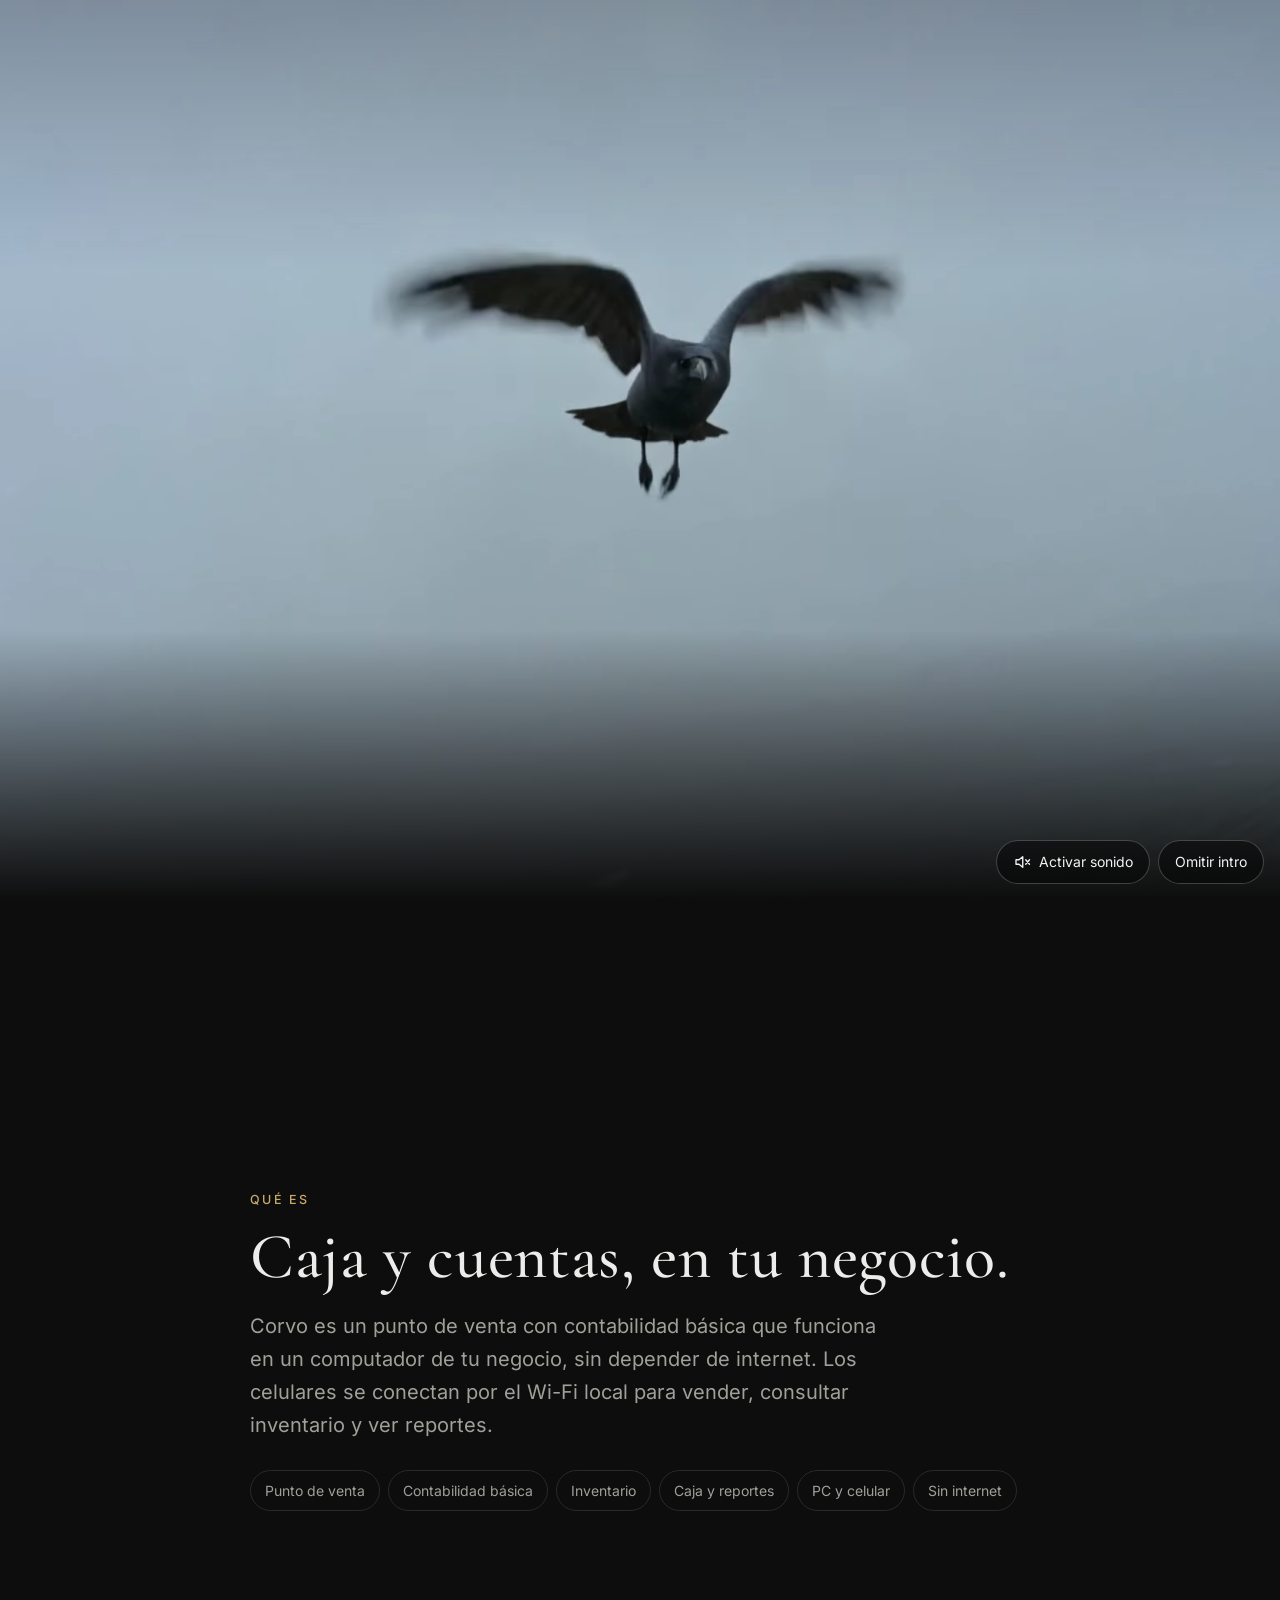
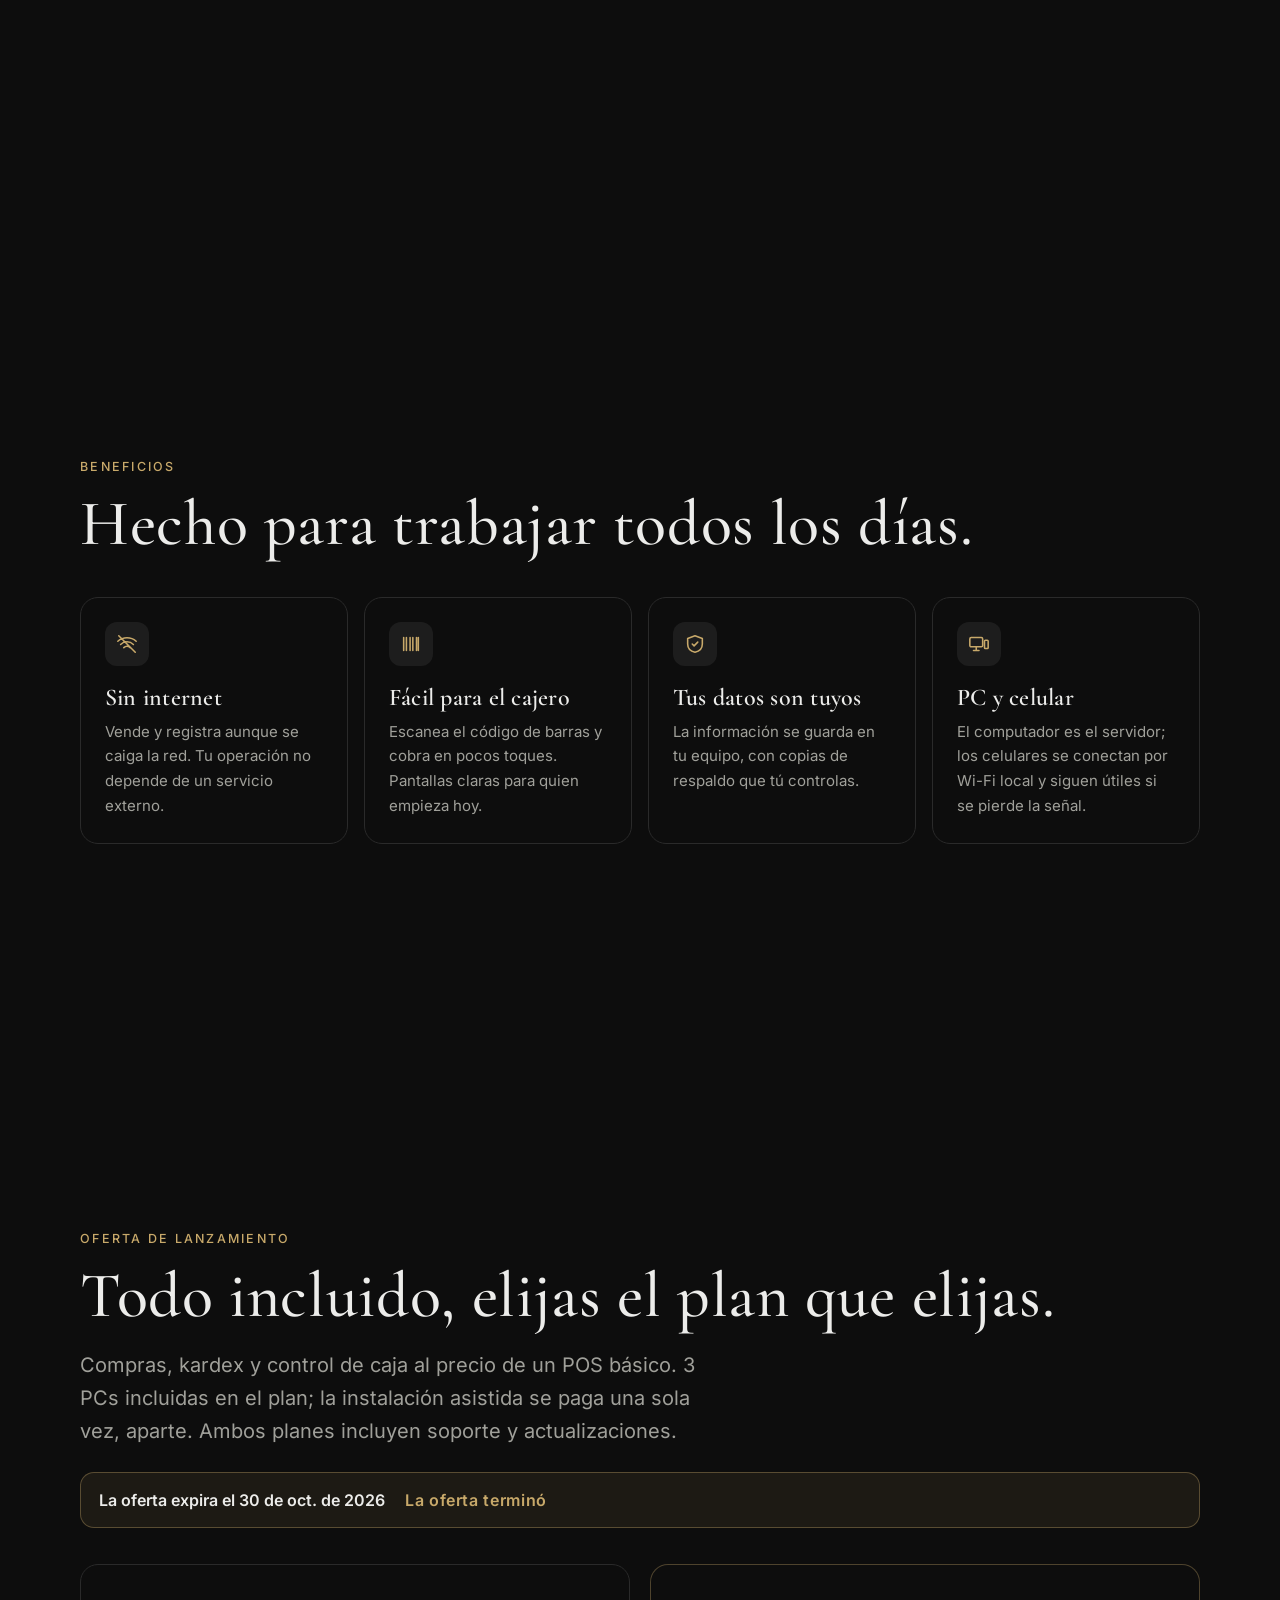
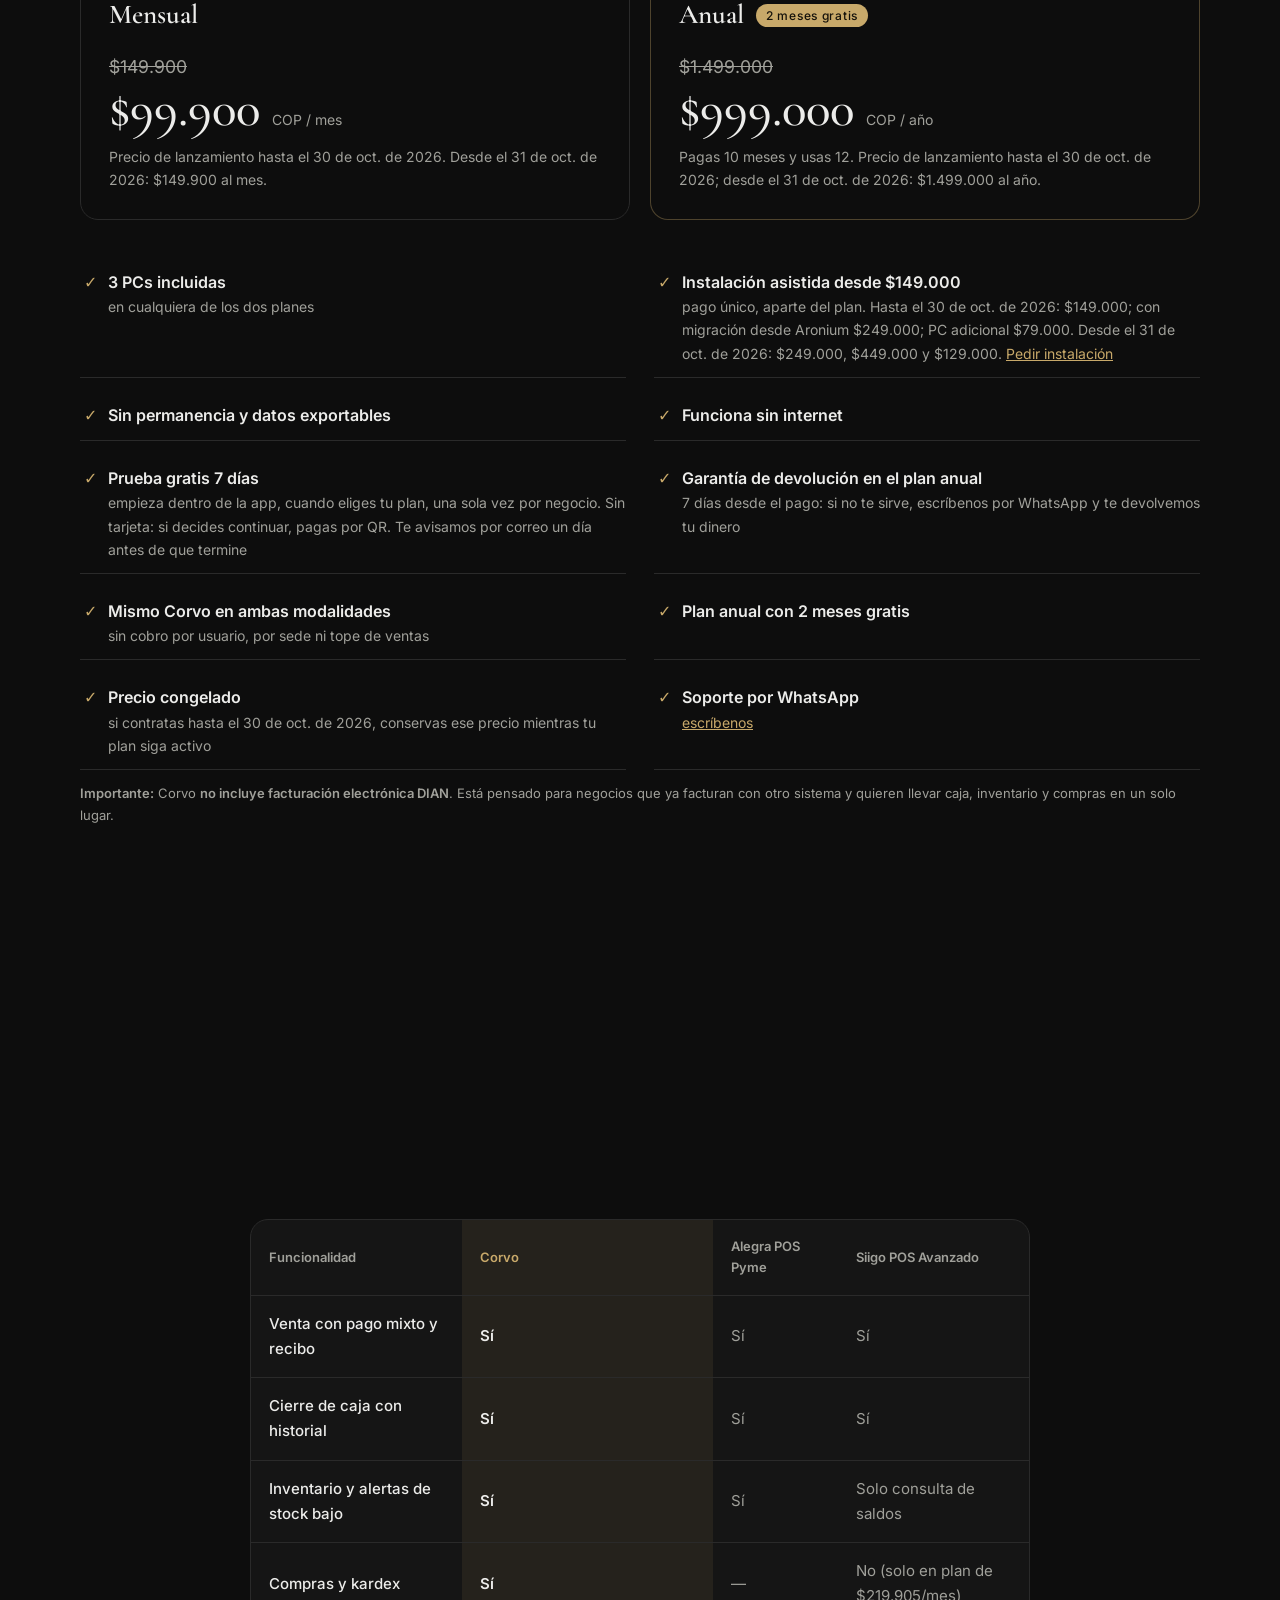
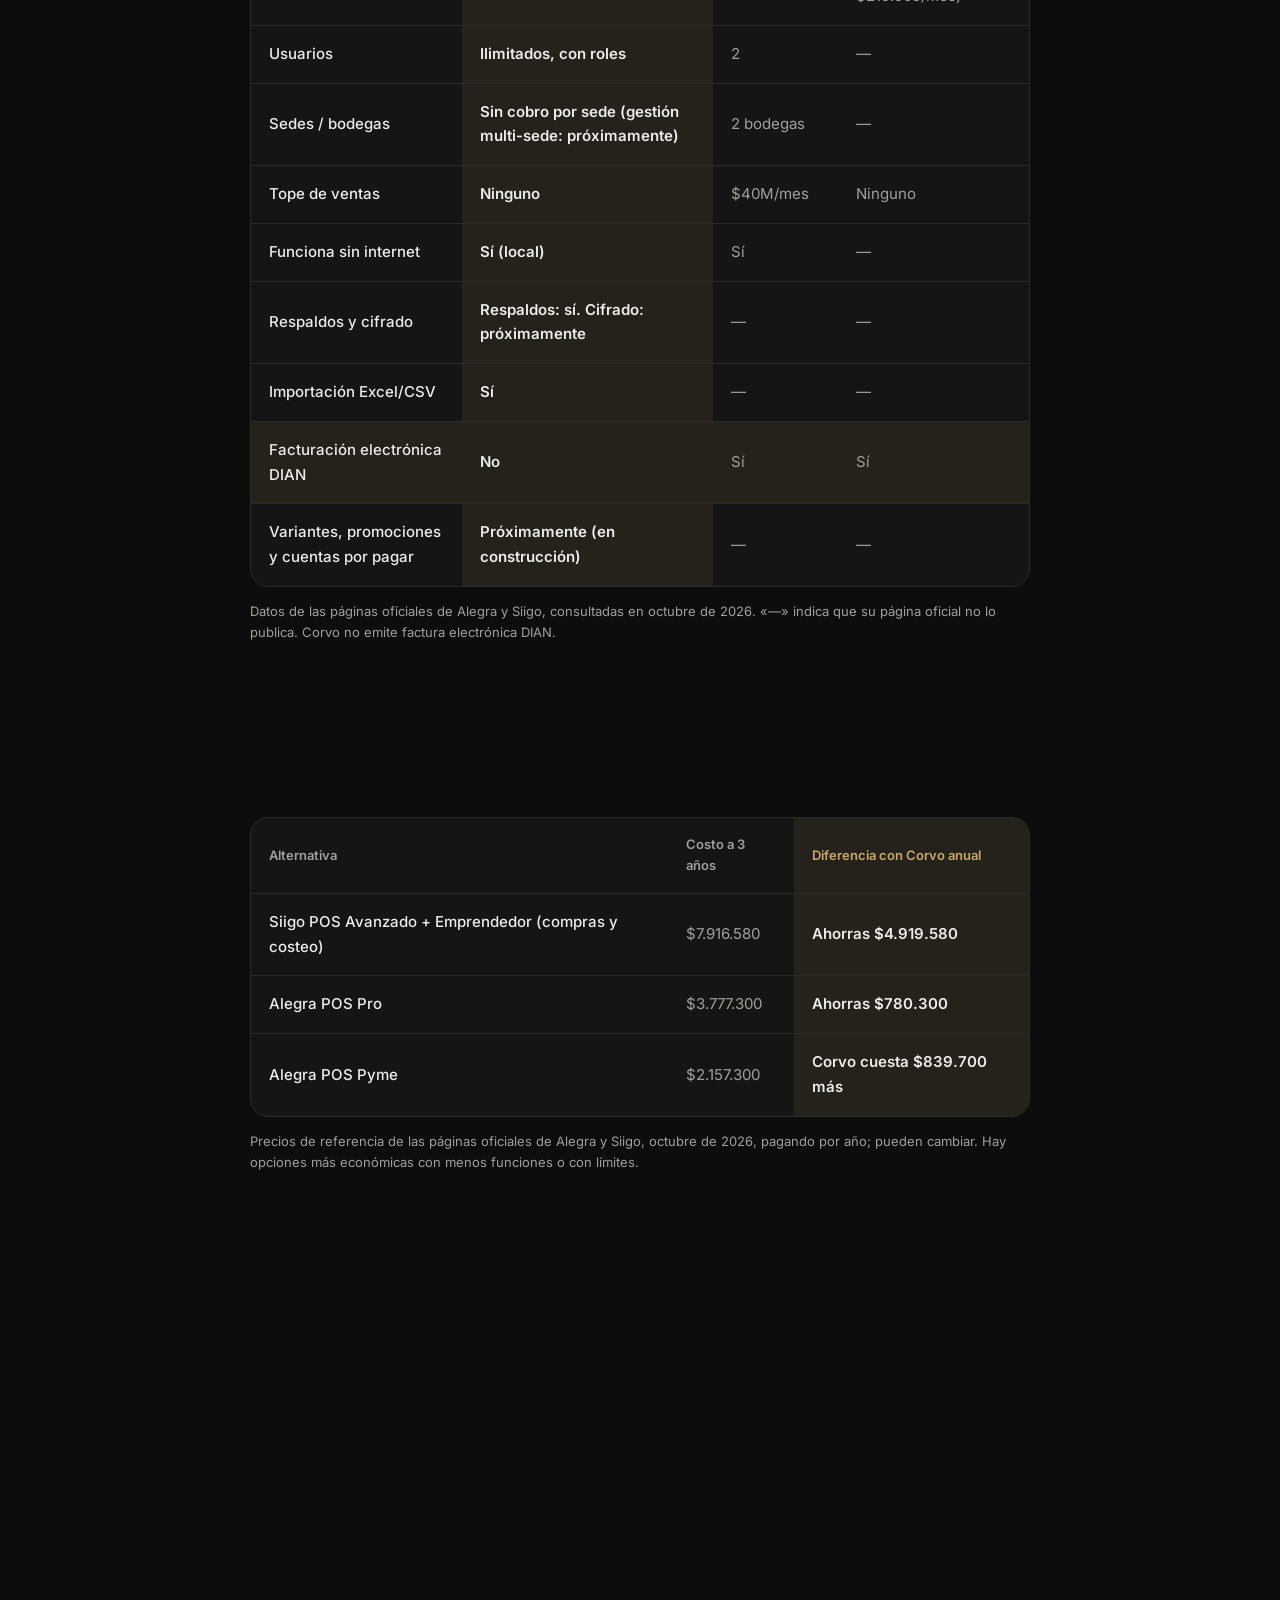
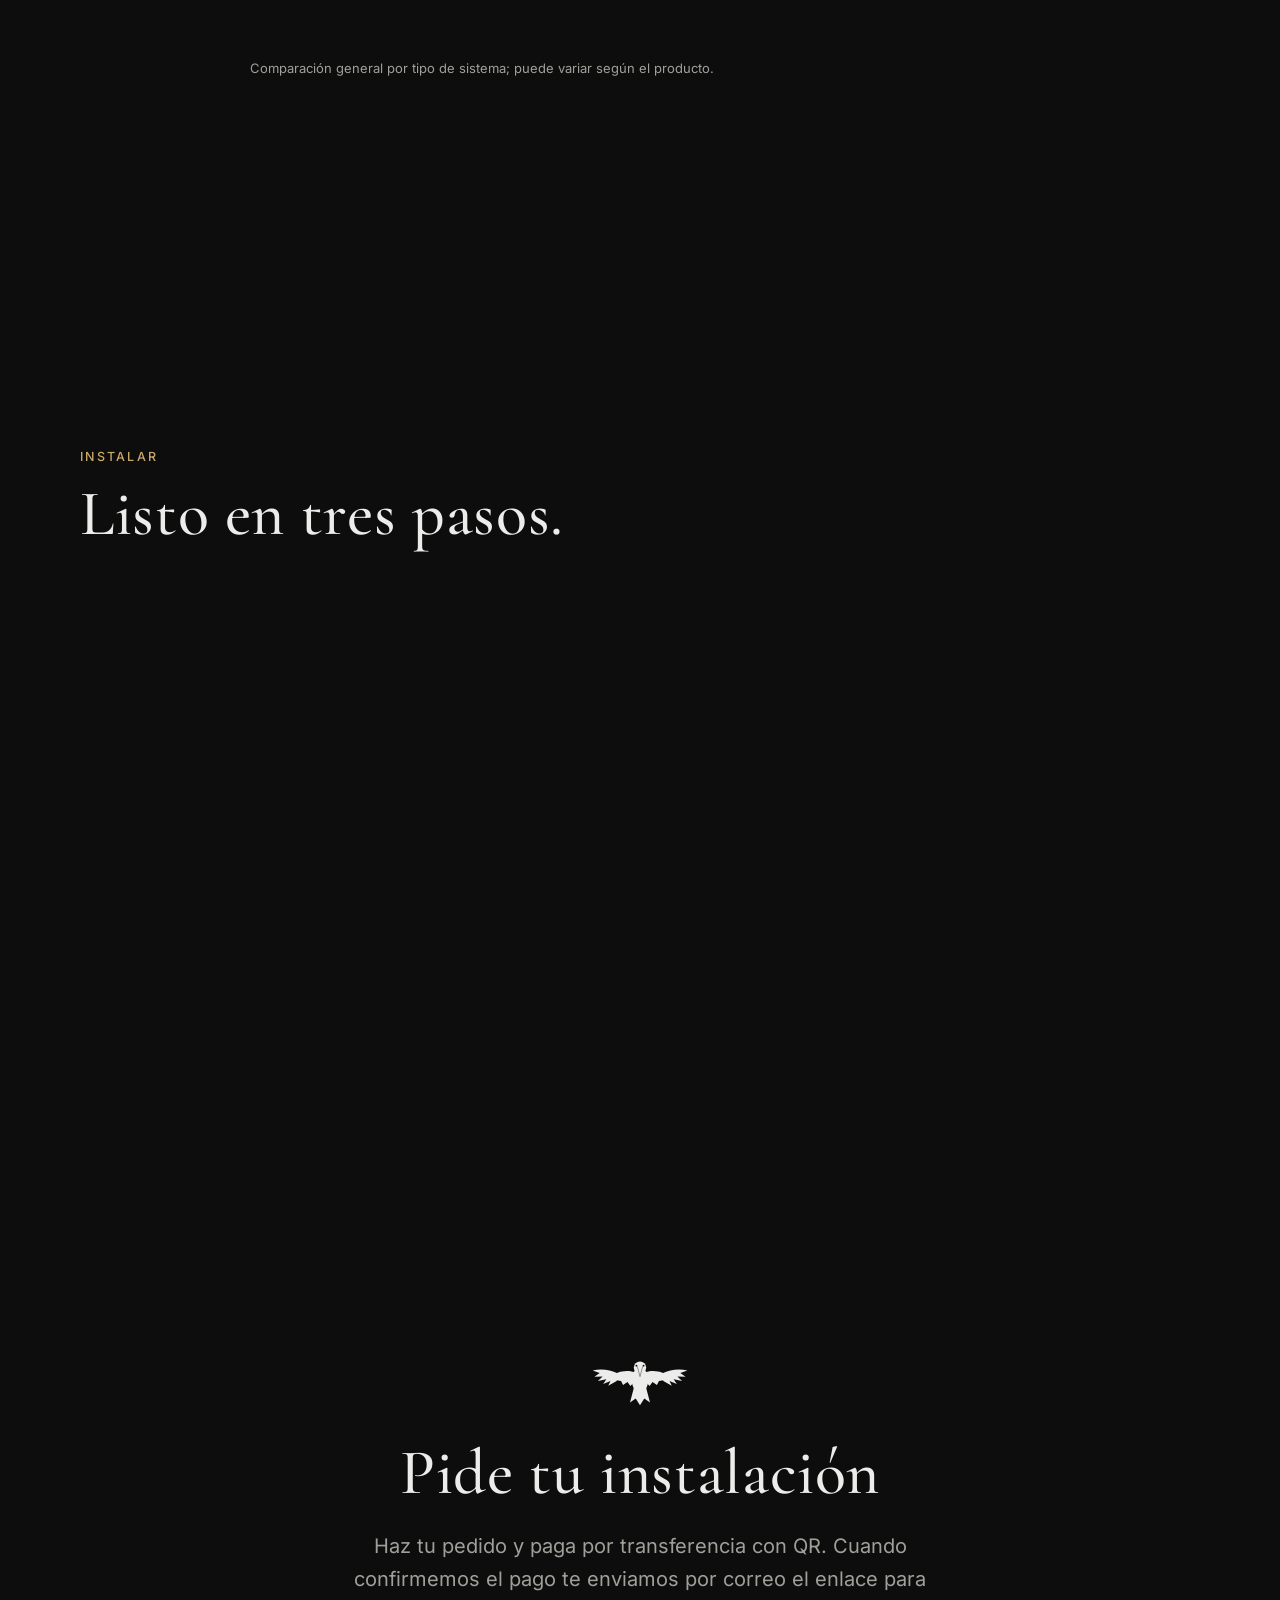
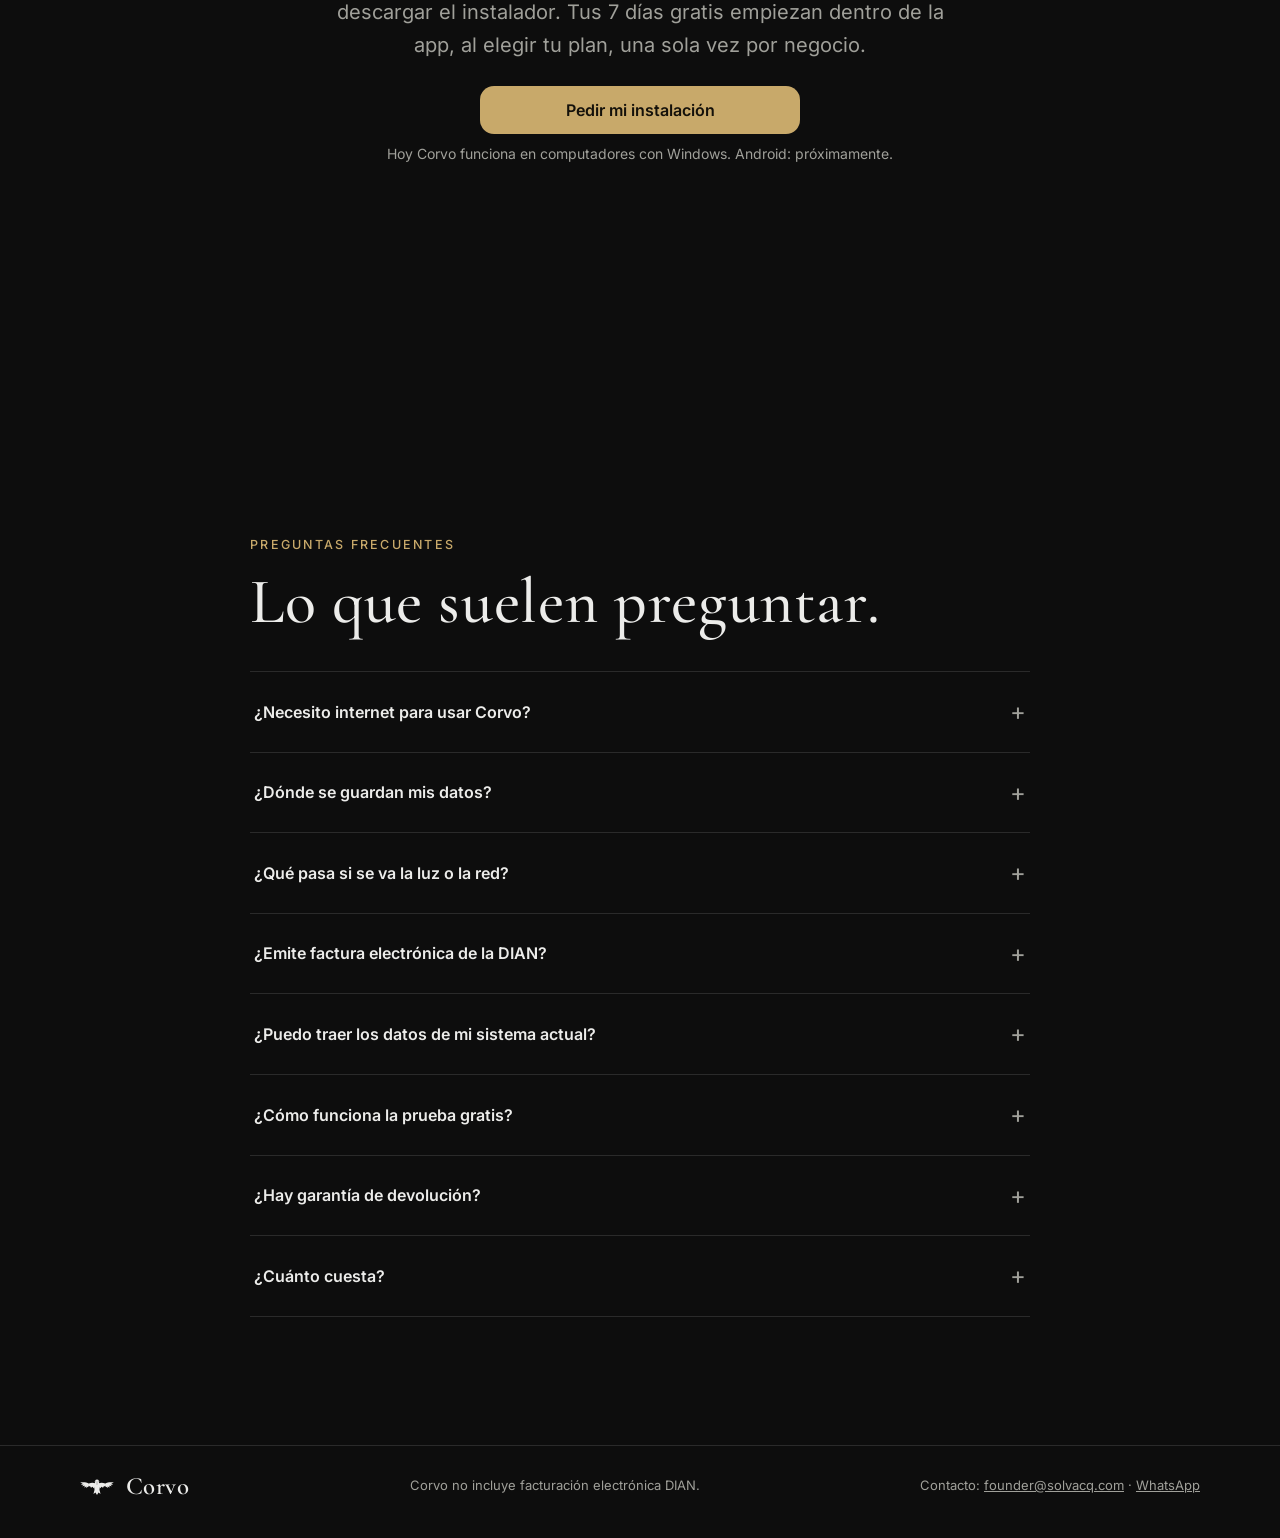
==== index.html @ ed87bd05 "Sitio: botones de prueba llevan a comprar.html y textos con el flujo real (pedido, pago, descarga y " ====
<!doctype html>
<html lang="es">
<head>
<meta charset="UTF-8" />
<meta name="viewport" content="width=device-width, initial-scale=1, viewport-fit=cover" />
<meta name="color-scheme" content="dark" />
<meta name="theme-color" content="#0d0d0d" />
<title>Corvo | Vende, controla tu inventario y cierra caja</title>
<meta name="description" content="Punto de venta, inventario, compras y cierre de caja sin cobro por usuario ni por sede. Funciona sin internet y tus datos viven en tu propio equipo." />
<link rel="icon" href="favicon.svg" type="image/svg+xml" />
<link rel="icon" href="favicon-32.png" type="image/png" sizes="32x32" />
<link rel="icon" href="favicon-16.png" type="image/png" sizes="16x16" />
<link rel="apple-touch-icon" href="apple-touch-icon.png" />
<link rel="canonical" href="https://corvo.solvacq.com/" />
<meta property="og:type" content="website" />
<meta property="og:site_name" content="Corvo" />
<meta property="og:locale" content="es_CO" />
<meta property="og:title" content="Corvo | Vende, controla tu inventario y cierra caja" />
<meta property="og:description" content="Punto de venta, inventario, compras y cierre de caja sin cobro por usuario ni por sede. Funciona sin internet y tus datos viven en tu propio equipo." />
<meta property="og:url" content="https://corvo.solvacq.com/" />
<meta property="og:image" content="https://corvo.solvacq.com/og.png" />
<meta property="og:image:width" content="1200" />
<meta property="og:image:height" content="630" />
<meta property="og:image:alt" content="Corvo: vende, controla tu inventario y cierra caja" />
<meta name="twitter:card" content="summary_large_image" />
<meta name="twitter:title" content="Corvo | Vende, controla tu inventario y cierra caja" />
<meta name="twitter:description" content="Punto de venta, inventario, compras y cierre de caja sin cobro por usuario ni por sede. Funciona sin internet y tus datos viven en tu propio equipo." />
<meta name="twitter:image" content="https://corvo.solvacq.com/og.png" />
<style>html{background:#000}</style>
<link rel="preload" href="assets/fonts/cormorant-garamond-latin-500-normal.woff2" as="font" type="font/woff2" crossorigin />
<link rel="preload" href="assets/fonts/inter-latin-400-normal.woff2" as="font" type="font/woff2" crossorigin />
<link rel="stylesheet" href="vendor/lenis.css" />
<link rel="stylesheet" href="style.css" />
</head>
<body>
<a class="skip" href="#contenido">Saltar al contenido</a>

<svg width="0" height="0" style="position:absolute" aria-hidden="true" focusable="false">
  <symbol id="cuervo" viewBox="0 40 200 130">
    <path d="M88 118 L79 152 L91 144 L100 158 L109 144 L121 152 L112 118Z"/>
    <g transform="rotate(-8 90 96)"><path d="M92 90 C80 83 66 82 53 85 L50 100 L59 103 L62 112 L72 107 L77 116 L86 109 L92 114Z"/><path d="M54 86 C40 77 22 71 3 73 L17 80 L5 86 L22 88 L11 96 L29 95 L21 104 L37 100 L31 109 L49 102 L51 100Z"/></g>
    <g transform="matrix(-1 0 0 1 200 0)"><g transform="rotate(-8 90 96)"><path d="M92 90 C80 83 66 82 53 85 L50 100 L59 103 L62 112 L72 107 L77 116 L86 109 L92 114Z"/><path d="M54 86 C40 77 22 71 3 73 L17 80 L5 86 L22 88 L11 96 L29 95 L21 104 L37 100 L31 109 L49 102 L51 100Z"/></g></g>
    <ellipse cx="100" cy="106" rx="17" ry="27"/><circle cx="100" cy="79" r="13"/>
    <path d="M94.5 77 L100 98 L105.5 77" fill="none" stroke="var(--cut)" stroke-width="1.5" stroke-opacity=".55" stroke-linecap="round"/>
    <circle cx="92.5" cy="75" r="1.9" fill="var(--cut)"/><circle cx="107.5" cy="75" r="1.9" fill="var(--cut)"/>
  </symbol>
</svg>

<header class="nav" id="nav">
  <div class="nav-in">
    <a class="brand" href="#inicio" aria-label="Corvo, inicio"><svg class="logo" aria-hidden="true"><use href="#cuervo"/></svg><span>Corvo</span></a>
    <nav class="links" aria-label="Principal">
      <a href="#que-es">Qué es</a><a href="#beneficios">Beneficios</a><a href="#precios">Precios</a><a href="#comparacion">Comparación</a><a href="#instalar">Instalar</a><a href="#preguntas">Preguntas</a>
    </nav>
    <div class="actions">
      <a class="btn btn-sm" href="comprar.html">Pedir instalación</a>
      <button class="burger" id="burger" type="button" aria-expanded="false" aria-controls="panel" aria-label="Abrir menú"><span></span><span></span></button>
    </div>
  </div>
</header>
<div class="panel" id="panel" aria-hidden="true">
  <nav aria-label="Menú móvil">
    <a href="#que-es">Qué es</a><a href="#beneficios">Beneficios</a><a href="#precios">Precios</a><a href="#comparacion">Comparación</a><a href="#instalar">Instalar</a><a href="#preguntas">Preguntas</a>
  </nav>
  <a class="btn btn-lg-m" href="comprar.html">Pedir mi instalación</a>
</div>

<main id="contenido">
  <!-- HERO -->
  <section class="hero" id="inicio" data-bg="#0d0d0d" aria-labelledby="titulo">
    <video id="intro" class="hero-video" muted playsinline preload="auto" poster="assets/portada-720.jpg" aria-hidden="true" tabindex="-1"></video>
    <div class="hero-shade" aria-hidden="true"></div>

    <div class="intro-controls" id="controls">
      <button class="chip" id="sound" type="button" aria-pressed="false" aria-label="Activar sonido">
        <svg viewBox="0 0 24 24" width="18" height="18" fill="none" stroke="currentColor" stroke-width="1.8" stroke-linecap="round" stroke-linejoin="round" aria-hidden="true"><path d="M4 9v6h4l5 4V5L8 9z"/><path class="on" d="M16.5 8.5a5 5 0 0 1 0 7M19 6a8.5 8.5 0 0 1 0 12"/><path class="off" d="M17 9l5 6M22 9l-5 6"/></svg>
        <span id="sound-label">Activar sonido</span>
      </button>
      <button class="chip" id="skip" type="button">Omitir intro</button>
    </div>

    <div class="hero-content" id="heroContent">
      <h1 id="titulo">Corvo</h1>
      <p class="slogan">Tu negocio, con o sin internet.</p>
      <p class="sub">Punto de venta y contabilidad que viven en tu propio equipo. Para PC y celular.</p>
      <div class="cta">
        <a class="btn" href="comprar.html">Pedir mi instalación</a>
        <a class="btn btn-ghost" href="#que-es">Conocer Corvo</a>
      </div>
      <button class="replay" id="replay" type="button">Ver intro otra vez</button>
    </div>
  </section>

  <!-- QUÉ ES -->
  <section class="sec" id="que-es" data-bg="#101010" aria-labelledby="h-que-es">
    <div class="wrap narrow reveal">
      <p class="eyebrow">Qué es</p>
      <h2 id="h-que-es">Caja y cuentas, en tu negocio.</h2>
      <p class="lead">Corvo es un punto de venta con contabilidad básica que funciona en un computador de tu negocio, sin depender de internet. Los celulares se conectan por el Wi-Fi local para vender, consultar inventario y ver reportes.</p>
      <ul class="pills" aria-label="Características principales">
        <li>Punto de venta</li><li>Contabilidad básica</li><li>Inventario</li><li>Caja y reportes</li><li>PC y celular</li><li>Sin internet</li>
      </ul>
    </div>
  </section>

  <!-- BENEFICIOS -->
  <section class="sec alt" id="beneficios" data-bg="#15130f" aria-labelledby="h-ben">
    <div class="wrap">
      <div class="reveal"><p class="eyebrow">Beneficios</p><h2 id="h-ben">Hecho para trabajar todos los días.</h2></div>
      <div class="grid4">
        <article class="card reveal"><div class="ic" aria-hidden="true"><svg viewBox="0 0 24 24"><path d="M2 9a15 15 0 0 1 20 0M5 12.5a10 10 0 0 1 14 0M8.5 16a5 5 0 0 1 7 0M3 3l18 18"/></svg></div><h3>Sin internet</h3><p>Vende y registra aunque se caiga la red. Tu operación no depende de un servicio externo.</p></article>
        <article class="card reveal"><div class="ic" aria-hidden="true"><svg viewBox="0 0 24 24"><path d="M4 5v14M7 5v14M11 5v14M14 5v14M18 5v14M20 5v14"/></svg></div><h3>Fácil para el cajero</h3><p>Escanea el código de barras y cobra en pocos toques. Pantallas claras para quien empieza hoy.</p></article>
        <article class="card reveal"><div class="ic" aria-hidden="true"><svg viewBox="0 0 24 24"><path d="M12 3l8 3v6c0 5-3.5 8-8 9-4.5-1-8-4-8-9V6z"/><path d="M9 12l2 2 4-4"/></svg></div><h3>Tus datos son tuyos</h3><p>La información se guarda en tu equipo, con copias de respaldo que tú controlas.</p></article>
        <article class="card reveal"><div class="ic" aria-hidden="true"><svg viewBox="0 0 24 24"><rect x="2" y="5" width="14" height="10" rx="1.5"/><path d="M6 19h6M9 15v4"/><rect x="18" y="8" width="4" height="9" rx="1"/></svg></div><h3>PC y celular</h3><p>El computador es el servidor; los celulares se conectan por Wi-Fi local y siguen útiles si se pierde la señal.</p></article>
      </div>
    </div>
  </section>

  <!-- PRECIOS -->
  <section class="sec alt" id="precios" data-bg="#1a160d" aria-labelledby="h-precios">
    <div class="wrap">
      <div class="reveal"><p class="eyebrow">Oferta de lanzamiento</p><h2 id="h-precios">Todo incluido, elijas el plan que elijas.</h2>
        <p class="lead">Compras, kardex y control de caja al precio de un POS básico. 3 PCs incluidas en el plan; la instalación asistida se paga una sola vez, aparte. Ambos planes incluyen soporte y actualizaciones.</p>
        <p class="countdown" id="cuenta" aria-live="off"><strong>La oferta expira el 30 de oct. de 2026</strong><span id="cuenta-t" class="cuenta-t">—</span></p>
      </div>
      <div class="grid2 reveal">
        <article class="plan"><h3>Mensual</h3>
          <p class="old"><s>$149.900</s> <span class="sr">precio regular desde el 31 de oct. de 2026</span></p>
          <p class="price">$99.900 <span>COP / mes</span></p>
          <p class="small">Precio de lanzamiento hasta el 30 de oct. de 2026. Desde el 31 de oct. de 2026: $149.900 al mes.</p></article>
        <article class="plan best"><h3>Anual <span class="tag">2 meses gratis</span></h3>
          <p class="old"><s>$1.499.000</s> <span class="sr">precio regular desde el 31 de oct. de 2026</span></p>
          <p class="price">$999.000 <span>COP / año</span></p>
          <p class="small">Pagas 10 meses y usas 12. Precio de lanzamiento hasta el 30 de oct. de 2026; desde el 31 de oct. de 2026: $1.499.000 al año.</p></article>
      </div>
      <ul class="values reveal">
        <li><strong>3 PCs incluidas</strong> <span>en cualquiera de los dos planes</span></li>
        <li><strong>Instalación asistida desde $149.000</strong> <span>pago único, aparte del plan. Hasta el 30 de oct. de 2026: $149.000; con migración desde Aronium $249.000; PC adicional $79.000. Desde el 31 de oct. de 2026: $249.000, $449.000 y $129.000. <a href="comprar.html">Pedir instalación</a></span></li>
        <li><strong>Sin permanencia y datos exportables</strong></li>
        <li><strong>Funciona sin internet</strong></li>
        <li><strong>Prueba gratis 7 días</strong> <span>empieza dentro de la app, cuando eliges tu plan, una sola vez por negocio. Sin tarjeta: si decides continuar, pagas por QR. Te avisamos por correo un día antes de que termine</span></li>
        <li><strong>Garantía de devolución en el plan anual</strong> <span>7 días desde el pago: si no te sirve, escríbenos por WhatsApp y te devolvemos tu dinero</span></li>
        <li><strong>Mismo Corvo en ambas modalidades</strong> <span>sin cobro por usuario, por sede ni tope de ventas</span></li>
        <li><strong>Plan anual con 2 meses gratis</strong></li>
        <li><strong>Precio congelado</strong> <span>si contratas hasta el 30 de oct. de 2026, conservas ese precio mientras tu plan siga activo</span></li>
        <li><strong>Soporte por WhatsApp</strong> <span><a href="https://wa.me/573126465778" target="_blank" rel="noopener">escríbenos</a></span></li>
      </ul>
      <p class="note"><strong>Importante:</strong> Corvo <strong>no incluye facturación electrónica DIAN</strong>. Está pensado para negocios que ya facturan con otro sistema y quieren llevar caja, inventario y compras en un solo lugar.</p>
    </div>
  </section>

  <!-- COMPARACIÓN -->
  <section class="sec" id="comparacion" data-bg="#111111" aria-labelledby="h-comp">
    <div class="wrap narrow">
      <div class="reveal"><p class="eyebrow">Comparación</p><h2 id="h-comp">Corvo frente a otras opciones.</h2></div>
      <div class="table-wrap reveal" role="region" aria-label="Corvo frente a Alegra POS Pyme y Siigo POS Avanzado" tabindex="0">
        <table>
          <caption class="sr">Funcionalidades: Corvo, Alegra POS Pyme y Siigo POS Avanzado</caption>
          <thead><tr><th scope="col">Funcionalidad</th><th scope="col" class="me">Corvo</th><th scope="col">Alegra POS Pyme</th><th scope="col">Siigo POS Avanzado</th></tr></thead>
          <tbody>
            <tr><th scope="row">Venta con pago mixto y recibo</th><td class="me">Sí</td><td>Sí</td><td>Sí</td></tr>
            <tr><th scope="row">Cierre de caja con historial</th><td class="me">Sí</td><td>Sí</td><td>Sí</td></tr>
            <tr><th scope="row">Inventario y alertas de stock bajo</th><td class="me">Sí</td><td>Sí</td><td>Solo consulta de saldos</td></tr>
            <tr><th scope="row">Compras y kardex</th><td class="me">Sí</td><td>—</td><td>No (solo en plan de $219.905/mes)</td></tr>
            <tr><th scope="row">Usuarios</th><td class="me">Ilimitados, con roles</td><td>2</td><td>—</td></tr>
            <tr><th scope="row">Sedes / bodegas</th><td class="me">Sin cobro por sede (gestión multi-sede: próximamente)</td><td>2 bodegas</td><td>—</td></tr>
            <tr><th scope="row">Tope de ventas</th><td class="me">Ninguno</td><td>$40M/mes</td><td>Ninguno</td></tr>
            <tr><th scope="row">Funciona sin internet</th><td class="me">Sí (local)</td><td>Sí</td><td>—</td></tr>
            <tr><th scope="row">Respaldos y cifrado</th><td class="me">Respaldos: sí. Cifrado: próximamente</td><td>—</td><td>—</td></tr>
            <tr><th scope="row">Importación Excel/CSV</th><td class="me">Sí</td><td>—</td><td>—</td></tr>
            <tr class="dian"><th scope="row">Facturación electrónica DIAN</th><td class="me"><strong>No</strong></td><td>Sí</td><td>Sí</td></tr>
            <tr><th scope="row">Variantes, promociones y cuentas por pagar</th><td class="me">Próximamente (en construcción)</td><td>—</td><td>—</td></tr>
          </tbody>
        </table>
      </div>
      <p class="note">Datos de las páginas oficiales de Alegra y Siigo, consultadas en octubre de 2026. «—» indica que su página oficial no lo publica. Corvo no emite factura electrónica DIAN.</p>

      <div class="reveal sav"><h3>Cuánto cuesta en 3 años</h3>
        <p class="small">Corvo anual: $2.997.000 en 3 años (mensual: $3.596.400), con el precio de lanzamiento congelado.</p></div>
      <div class="table-wrap reveal" role="region" aria-label="Costo a 3 años" tabindex="0">
        <table>
          <caption class="sr">Costo a 3 años pagando por año y diferencia con Corvo anual</caption>
          <thead><tr><th scope="col">Alternativa</th><th scope="col">Costo a 3 años</th><th scope="col" class="me">Diferencia con Corvo anual</th></tr></thead>
          <tbody>
            <tr><th scope="row">Siigo POS Avanzado + Emprendedor (compras y costeo)</th><td>$7.916.580</td><td class="me">Ahorras $4.919.580</td></tr>
            <tr><th scope="row">Alegra POS Pro</th><td>$3.777.300</td><td class="me">Ahorras $780.300</td></tr>
            <tr><th scope="row">Alegra POS Pyme</th><td>$2.157.300</td><td class="me">Corvo cuesta $839.700 más</td></tr>
          </tbody>
        </table>
      </div>
      <p class="note">Precios de referencia de las páginas oficiales de Alegra y Siigo, octubre de 2026, pagando por año; pueden cambiar. Hay opciones más económicas con menos funciones o con límites.</p>

      <div class="reveal" style="margin-top:56px"><p class="eyebrow">Por tipo de sistema</p></div>
      <div class="table-wrap reveal" role="region" aria-labelledby="h-comp" tabindex="0">
        <table>
          <caption class="sr">Comparación general por tipo de sistema</caption>
          <thead><tr><th scope="col">Qué necesitas</th><th scope="col" class="me">Corvo</th><th scope="col">Sistemas en la nube</th><th scope="col">Programas de escritorio clásicos</th></tr></thead>
          <tbody>
            <tr><th scope="row">Vender sin internet</th><td class="me">Sí</td><td>No</td><td>Sí</td></tr>
            <tr><th scope="row">Datos guardados en tu equipo</th><td class="me">Sí</td><td>No</td><td>Sí</td></tr>
            <tr><th scope="row">Usar el celular en el negocio</th><td class="me">Sí, por Wi-Fi local</td><td>Sí</td><td>Rara vez</td></tr>
            <tr><th scope="row">Pensado para cajeros sin experiencia</th><td class="me">Sí</td><td>Depende</td><td>Depende</td></tr>
          </tbody>
        </table>
      </div>
      <p class="note">Comparación general por tipo de sistema; puede variar según el producto.</p>
    </div>
  </section>

  <!-- INSTALAR -->
  <section class="sec alt" id="instalar" data-bg="#15130f" aria-labelledby="h-inst">
    <div class="wrap">
      <div class="reveal"><p class="eyebrow">Instalar</p><h2 id="h-inst">Listo en tres pasos.</h2></div>
      <ol class="steps">
        <li class="reveal"><span class="n" aria-hidden="true">1</span><div><h3>Pide tu instalación y descarga</h3><p>Haz tu pedido, paga por transferencia con QR y, cuando confirmemos el pago, te enviamos por correo un enlace de un solo uso para descargar el instalador y ponerlo en el computador que será el servidor.</p></div></li>
        <li class="reveal"><span class="n" aria-hidden="true">2</span><div><h3>Crea tu negocio y elige tu plan</h3><p>La primera vez registra los datos del negocio y el usuario administrador. Al elegir tu plan empiezan tus 7 días gratis.</p></div></li>
        <li class="reveal"><span class="n" aria-hidden="true">3</span><div><h3>Conecta el celular</h3><p>Con el celular en el mismo Wi-Fi, abre la dirección que muestra Corvo y agrégala a tu pantalla de inicio.</p></div></li>
      </ol>
    </div>
  </section>

  <!-- PRUEBA GRATIS -->
  <section class="sec dl" id="descargar" data-bg="#1a160d" aria-labelledby="h-dl">
    <div class="wrap dl-wrap reveal center">
      <svg class="logo-lg" aria-hidden="true"><use href="#cuervo"/></svg>
      <h2 id="h-dl">Pide tu instalación</h2>
      <p class="lead">Haz tu pedido y paga por transferencia con QR. Cuando confirmemos el pago te enviamos por correo el enlace para descargar el instalador. Tus 7 días gratis empiezan dentro de la app, al elegir tu plan, una sola vez por negocio.</p>
      <a class="btn dl-btn" href="comprar.html">Pedir mi instalación</a>
      <p class="small">Hoy Corvo funciona en computadores con Windows. Android: próximamente.</p>
    </div>
  </section>

  <!-- FAQ -->
  <section class="sec" id="preguntas" data-bg="#0d0d0d" aria-labelledby="h-faq">
    <div class="wrap narrow">
      <div class="reveal"><p class="eyebrow">Preguntas frecuentes</p><h2 id="h-faq">Lo que suelen preguntar.</h2></div>
      <div class="faq reveal">
        <details><summary>¿Necesito internet para usar Corvo?</summary><p>No para el día a día: la caja, el inventario y los reportes funcionan en tu red local. Solo se necesita internet para instalar.</p></details>
        <details><summary>¿Dónde se guardan mis datos?</summary><p>En el computador de tu negocio. Puedes hacer copias de respaldo y guardarlas donde prefieras.</p></details>
        <details><summary>¿Qué pasa si se va la luz o la red?</summary><p>Al volver la energía, Corvo retoma con tus datos.</p></details>
        <details><summary>¿Emite factura electrónica de la DIAN?</summary><p>Esta primera versión es para control interno y contable, sin facturación electrónica. La facturación con proveedor está prevista para una segunda etapa.</p></details>
        <details><summary>¿Puedo traer los datos de mi sistema actual?</summary><p>Sí. Puedes importar inventario, clientes y proveedores desde archivos de Excel o CSV, por ejemplo los exportados desde Aronium. La instalación con migración desde Aronium cuesta $249.000 hasta el 30 de oct. de 2026 y $449.000 desde el 31 de oct. de 2026 (pago único, aparte del plan).</p></details>
        <details><summary>¿Cómo funciona la prueba gratis?</summary><p>Primero pides y pagas la instalación (transferencia con QR) y descargas el instalador con el enlace que te llega por correo. Los 7 días gratis empiezan dentro de la app, cuando eliges tu plan, una sola vez por negocio y sin tarjeta. Si decides continuar, pagas el plan por QR. Te avisamos por correo un día antes de que termine.</p></details>
        <details><summary>¿Hay garantía de devolución?</summary><p>Sí, en el plan anual: 7 días desde el pago. Si no te sirve, escríbenos por WhatsApp y te devolvemos tu dinero.</p></details>
        <details><summary>¿Cuánto cuesta?</summary><p>Oferta de lanzamiento hasta el 30 de oct. de 2026: $99.900 al mes o $999.000 al año (2 meses gratis), 3 PCs incluidas, instalación asistida desde $149.000 (pago único, aparte) y soporte por WhatsApp. Desde el 31 de oct. de 2026 el precio regular es $149.900 al mes o $1.499.000 al año. Los planes incluyen prueba gratis de 7 días dentro de la app y, en el plan anual, garantía de devolución de 7 días. Consulta la sección Precios.</p></details>
      </div>
    </div>
  </section>
</main>

<footer class="foot">
  <div class="wrap foot-in"><a class="brand" href="#inicio"><svg class="logo" aria-hidden="true"><use href="#cuervo"/></svg><span>Corvo</span></a><p>Corvo no incluye facturación electrónica DIAN.</p><p class="contacto">Contacto: <a href="mailto:founder@solvacq.com">founder@solvacq.com</a> · <a href="https://wa.me/573126465778" target="_blank" rel="noopener">WhatsApp</a></p></div>
</footer>


<script src="vendor/lenis.min.js"></script>
<script src="main.js"></script>
</body>
</html>
---- vendor/lenis.css ----
html.lenis,
html.lenis body {
  height: auto;
}

.lenis:not(.lenis-autoToggle).lenis-stopped {
  overflow: clip;
}

.lenis [data-lenis-prevent],
.lenis [data-lenis-prevent-wheel],
.lenis [data-lenis-prevent-touch],
.lenis [data-lenis-prevent-vertical],
.lenis [data-lenis-prevent-horizontal] {
  overscroll-behavior: contain;
}

.lenis.lenis-smooth iframe {
  pointer-events: none;
}

.lenis.lenis-autoToggle {
  transition-property: overflow;
  transition-duration: 1ms;
  transition-behavior: allow-discrete;
}
---- style.css ----
@font-face { font-family: "Cormorant Garamond"; font-weight: 500; font-style: normal; font-display: swap; src: url("assets/fonts/cormorant-garamond-latin-500-normal.woff2") format("woff2"); }
@font-face { font-family: "Cormorant Garamond"; font-weight: 600; font-style: normal; font-display: swap; src: url("assets/fonts/cormorant-garamond-latin-600-normal.woff2") format("woff2"); }
@font-face { font-family: "Inter"; font-weight: 400; font-style: normal; font-display: swap; src: url("assets/fonts/inter-latin-400-normal.woff2") format("woff2"); }
@font-face { font-family: "Inter"; font-weight: 500; font-style: normal; font-display: swap; src: url("assets/fonts/inter-latin-500-normal.woff2") format("woff2"); }
@font-face { font-family: "Inter"; font-weight: 600; font-style: normal; font-display: swap; src: url("assets/fonts/inter-latin-600-normal.woff2") format("woff2"); }

:root {
  /* Tipografía: Cormorant Garamond (título) + Inter (texto) · Acento: champán */
  --f-display: "Cormorant Garamond", "Iowan Old Style", Georgia, serif;
  --f-body: "Inter", ui-sans-serif, system-ui, -apple-system, "Segoe UI", Roboto, sans-serif;
  --d-weight: 500; --d-track: .01em; --d-hero-track: .04em; --d-h2: clamp(2.5rem, 6vw, 4rem); --d-hero: clamp(5rem, 19vw, 13rem);
  
  --accent: #C8A96A; --accent-hover: #D8BC82; --accent-ink: #14110a;
  --bg: #0d0d0d; --surface: #151515; --surface-2: #1d1d1d; --line: #2a2a2a;
  --ink: #ececea; --muted: #a0a09a;
  --cut: #0d0d0d; --r: 18px; --max: 1120px;
  color-scheme: dark;
}
:root { --accent-soft: color-mix(in srgb, var(--accent) 9%, transparent); --accent-line: color-mix(in srgb, var(--accent) 35%, transparent); }
* { box-sizing: border-box; }
html { scroll-behavior: smooth; scroll-padding-top: 72px; background: var(--bg); }
body { margin: 0; background: var(--bg); color: var(--ink); font: 16px/1.65 var(--f-body); -webkit-font-smoothing: antialiased; }
img, svg, video { display: block; max-width: 100%; }
a { color: inherit; }
h1, h2, h3, p { margin: 0; }
:focus-visible { outline: 2px solid var(--accent); outline-offset: 3px; border-radius: 6px; }
.sr { position: absolute; width: 1px; height: 1px; overflow: hidden; clip: rect(0 0 0 0); white-space: nowrap; }
.skip { position: fixed; left: 12px; top: -60px; z-index: 100; background: var(--ink); color: var(--bg); padding: 10px 14px; border-radius: 10px; text-decoration: none; transition: top .15s; }
.skip:focus { top: 12px; }
.wrap { width: min(100% - 40px, var(--max)); margin-inline: auto; }
.narrow { width: min(100% - 40px, 780px); }
.center { text-align: center; }

/* Menú superior */
.nav { position: fixed; inset: 0 0 auto 0; z-index: 60; opacity: 0; transform: translateY(-10px); pointer-events: none; border-bottom: 1px solid transparent; transition: opacity .6s ease, transform .6s ease, background .3s, border-color .3s, backdrop-filter .3s; }
.ready .nav, .no-motion .nav { opacity: 1; transform: none; pointer-events: auto; }
.nav.scrolled, .menu-open .nav { background: rgba(13,13,13,.62); backdrop-filter: saturate(160%) blur(18px); -webkit-backdrop-filter: saturate(160%) blur(18px); border-bottom-color: var(--line); }
.nav-in { width: min(100% - 40px, var(--max)); margin-inline: auto; height: 76px; display: grid; grid-template-columns: 1fr auto 1fr; align-items: center; gap: 24px; transition: height .3s; }
.nav.scrolled .nav-in { height: 64px; }
.brand { display: inline-flex; align-items: center; gap: 12px; text-decoration: none; font-family: var(--f-display); font-weight: 600; font-size: 1.55rem; letter-spacing: .02em; justify-self: start; line-height: 1; }
.logo { width: 34px; height: 22px; fill: var(--ink); --cut: var(--bg); }
.links { display: flex; align-items: center; gap: 6px; }
.links a { position: relative; padding: 10px 14px; border-radius: 10px; text-decoration: none; color: var(--muted); font-size: 14px; font-weight: 500; letter-spacing: .01em; transition: color .2s; }
.links a::after { content: ""; position: absolute; left: 14px; right: 14px; bottom: 4px; height: 1px; background: var(--accent); transform: scaleX(0); transform-origin: left; transition: transform .3s ease; }
.links a:hover { color: var(--ink); }
.links a[aria-current="true"] { color: var(--ink); }
.links a[aria-current="true"]::after, .links a:hover::after { transform: scaleX(1); }
.actions { display: flex; align-items: center; gap: 10px; justify-self: end; }
.burger { display: none; width: 44px; height: 44px; border-radius: 12px; border: 1px solid var(--line); background: transparent; cursor: pointer; position: relative; }
.burger span { position: absolute; left: 13px; right: 13px; height: 1.5px; background: var(--ink); transition: transform .3s ease, top .3s ease; }
.burger span:first-child { top: 18px; } .burger span:last-child { top: 25px; }
.menu-open .burger span:first-child { top: 21.5px; transform: rotate(45deg); }
.menu-open .burger span:last-child { top: 21.5px; transform: rotate(-45deg); }
.panel { position: fixed; inset: 0; z-index: 55; background: rgba(10,10,10,.97); backdrop-filter: blur(20px); -webkit-backdrop-filter: blur(20px); display: flex; flex-direction: column; justify-content: center; gap: 32px; padding: 96px 28px 40px; opacity: 0; visibility: hidden; transform: translateY(-12px); transition: opacity .35s ease, transform .35s ease, visibility 0s linear .35s; }
.menu-open .panel { opacity: 1; visibility: visible; transform: none; transition: opacity .35s ease, transform .35s ease; }
.panel nav { display: flex; flex-direction: column; }
.panel nav a { font-family: var(--f-display); font-weight: var(--d-weight); font-size: clamp(2rem, 9vw, 3rem); line-height: 1.1; letter-spacing: var(--d-track); text-decoration: none; padding: 14px 0; border-bottom: 1px solid var(--line); min-height: 56px; }
.panel nav a:active, .panel nav a:hover { color: var(--accent); }
.panel .btn { align-self: stretch; min-height: 56px; }
.menu-open { overflow: hidden; }
@media (max-width: 860px) {
  .links { display: none; }
  .burger { display: inline-block; }
  .nav-in { grid-template-columns: 1fr auto; height: 68px; }
  .nav.scrolled .nav-in { height: 60px; }
  .actions .btn { display: none; }
}

/* Botones */
.btn { display: inline-flex; align-items: center; justify-content: center; gap: 8px; min-height: 48px; padding: 0 24px; border-radius: 14px; border: 1px solid transparent; background: var(--accent); color: var(--accent-ink); font: inherit; font-weight: 600; text-decoration: none; cursor: pointer; transition: transform .15s, filter .15s, background .15s; }
.btn:hover { background: var(--accent-hover); }
.btn:active { transform: scale(.98); }
.btn-sm { min-height: 40px; padding: 0 16px; font-size: 14px; border-radius: 12px; }
.btn-ghost { background: transparent; color: var(--ink); border-color: var(--line); }
.btn-ghost:hover { background: var(--accent-soft); border-color: var(--accent-line); }
.btn-lg { min-height: 64px; min-width: 220px; flex-direction: column; gap: 0; font-size: 18px; line-height: 1.2; }
.btn-lg small { font-size: 12px; font-weight: 500; opacity: .7; }
.btn[aria-disabled="true"] { cursor: not-allowed; }
.btn[aria-disabled="true"]:hover { background: var(--accent); }
.btn-ghost[aria-disabled="true"]:hover { background: transparent; border-color: var(--line); }
.btn[aria-disabled="true"]:active { transform: none; }
.cta { display: flex; flex-wrap: wrap; gap: 12px; margin-top: 28px; }
.cta.center { justify-content: center; }

/* Hero */
.hero { position: relative; min-height: 100vh; min-height: 100svh; display: grid; place-items: center; overflow: hidden; background: #000; isolation: isolate; }
.hero-video { position: absolute; inset: 0; width: 100%; height: 100%; object-fit: cover; z-index: -2; transition: opacity .9s ease; }
.hero-shade { position: absolute; inset: 0; z-index: -1; background: linear-gradient(to bottom, rgba(0,0,0,.25), transparent 30%, transparent 70%, var(--bg)); pointer-events: none; }
.hero-content { text-align: center; padding: 110px 20px 72px; max-width: 980px; opacity: 0; visibility: hidden; transform: translateY(10px) scale(.985); transition: opacity 1s ease .15s, transform 1s ease .15s, visibility 0s linear 1.15s; }
.ready .hero-content { opacity: 1; visibility: visible; transform: none; transition: opacity 1s ease .15s, transform 1s ease .15s; }
.ready .hero-video { opacity: 0; }
.hero h1 { font-family: var(--f-display); font-size: var(--d-hero); line-height: .92; font-weight: var(--d-weight); letter-spacing: var(--d-hero-track); padding-left: var(--d-hero-track); }
.slogan { margin-top: 22px; font-size: clamp(1.05rem, 2.6vw, 1.35rem); color: var(--ink); font-weight: 400; letter-spacing: .06em; text-transform: uppercase; }
.sub { margin: 14px auto 0; max-width: 520px; color: var(--muted); }
.hero .cta { justify-content: center; }
.replay { margin-top: 28px; background: none; border: 0; color: var(--muted); font: inherit; font-size: 14px; text-decoration: underline; text-underline-offset: 3px; cursor: pointer; padding: 8px; }
.replay:hover { color: var(--ink); }
.intro-controls { position: absolute; right: max(16px, env(safe-area-inset-right)); bottom: max(16px, env(safe-area-inset-bottom)); display: flex; gap: 8px; transition: opacity .5s; }
.ready .intro-controls { opacity: 0; pointer-events: none; }
.chip { display: inline-flex; align-items: center; gap: 8px; min-height: 44px; padding: 0 16px; border-radius: 999px; border: 1px solid rgba(255,255,255,.22); background: rgba(0,0,0,.45); backdrop-filter: blur(8px); -webkit-backdrop-filter: blur(8px); color: #f2f2f0; font: inherit; font-size: 14px; cursor: pointer; }
.chip:hover { background: rgba(0,0,0,.65); }
.chip .off { display: inline; } .chip .on { display: none; }
.chip[aria-pressed="true"] .off { display: none; } .chip[aria-pressed="true"] .on { display: inline; }

/* Secciones */
.sec { padding: clamp(72px, 12vw, 128px) 0; }
.sec.alt { background: var(--surface); border-block: 1px solid var(--line); }
.eyebrow { color: var(--accent); font-size: 12.5px; font-weight: 500; letter-spacing: .18em; text-transform: uppercase; margin-bottom: 12px; }
.sec h2 { font-family: var(--f-display); font-size: var(--d-h2); line-height: 1.05; letter-spacing: var(--d-track); font-weight: var(--d-weight); }
.lead { margin-top: 20px; color: var(--muted); font-size: clamp(1.05rem, 2.2vw, 1.25rem); max-width: 640px; }
.center .lead { margin-inline: auto; }
.pills { list-style: none; padding: 0; margin: 28px 0 0; display: flex; flex-wrap: wrap; gap: 8px; }
.pills li { padding: 8px 14px; border: 1px solid var(--line); border-radius: 999px; font-size: 14px; color: var(--muted); }

.grid4 { display: grid; grid-template-columns: repeat(4, 1fr); gap: 16px; margin-top: 40px; }
@media (max-width: 960px) { .grid4 { grid-template-columns: repeat(2, 1fr); } }
@media (max-width: 560px) { .grid4 { grid-template-columns: 1fr; } }
.card { background: var(--bg); border: 1px solid var(--line); border-radius: var(--r); padding: 24px; }
.card h3 { font-family: var(--f-display); font-size: 1.5rem; font-weight: 600; margin: 18px 0 8px; letter-spacing: var(--d-track); line-height: 1.15; }
.card p { color: var(--muted); font-size: 15px; }
.ic { width: 44px; height: 44px; border-radius: 12px; background: var(--surface-2); display: grid; place-items: center; }
.ic svg { width: 22px; height: 22px; fill: none; stroke: var(--accent); stroke-width: 1.7; stroke-linecap: round; stroke-linejoin: round; }

.table-wrap { margin-top: 36px; overflow-x: auto; border: 1px solid var(--line); border-radius: var(--r); background: var(--surface); }
table { width: 100%; border-collapse: collapse; min-width: 560px; font-size: 15px; }
th, td { padding: 16px 18px; text-align: left; border-bottom: 1px solid var(--line); }
tbody tr:last-child > * { border-bottom: 0; }
thead th { font-size: 13px; font-weight: 600; color: var(--muted); }
tbody th { font-weight: 500; }
td { color: var(--muted); }
.me { color: var(--ink); background: var(--accent-soft); font-weight: 600; }
thead .me { color: var(--accent); }
.note { margin-top: 14px; font-size: 13px; color: var(--muted); }

.steps { list-style: none; padding: 0; margin: 40px 0 0; display: grid; gap: 16px; grid-template-columns: repeat(3, 1fr); counter-reset: s; }
@media (max-width: 860px) { .steps { grid-template-columns: 1fr; } }
.steps li { display: flex; gap: 16px; background: var(--bg); border: 1px solid var(--line); border-radius: var(--r); padding: 24px; }
.n { flex: none; width: 36px; height: 36px; border-radius: 50%; background: var(--accent); color: var(--accent-ink); display: grid; place-items: center; font-weight: 700; }
.steps h3 { font-family: var(--f-display); font-size: 1.4rem; font-weight: 600; margin-bottom: 6px; letter-spacing: var(--d-track); line-height: 1.15; }
.steps p { color: var(--muted); font-size: 15px; }

.dl .logo-lg { width: 96px; height: 62px; margin: 0 auto 20px; fill: var(--ink); --cut: var(--bg); }

.faq { margin-top: 36px; border-top: 1px solid var(--line); }
details { border-bottom: 1px solid var(--line); }
summary { list-style: none; cursor: pointer; padding: 20px 4px; min-height: 56px; display: flex; justify-content: space-between; align-items: center; gap: 16px; font-weight: 550; }
summary::-webkit-details-marker { display: none; }
summary::after { content: "+"; flex: none; font-size: 24px; font-weight: 300; color: var(--muted); transition: transform .2s; }
details[open] summary::after { transform: rotate(45deg); }
details p { padding: 0 4px 22px; color: var(--muted); max-width: 640px; }

.foot { border-top: 1px solid var(--line); padding: 28px 0 40px; }
.foot-in { display: flex; flex-wrap: wrap; align-items: center; justify-content: space-between; gap: 12px; }
.foot p { color: var(--muted); font-size: 13px; }

/* Aparición al desplazarse */
.reveal { opacity: 0; transform: translateY(16px); transition: opacity .7s ease, transform .7s ease; }
.reveal.in { opacity: 1; transform: none; }

@media (prefers-reduced-motion: reduce) {
  html { scroll-behavior: auto; }
  *, *::before, *::after { transition-duration: .01ms !important; animation-duration: .01ms !important; }
  .reveal { opacity: 1; transform: none; }
}
.no-motion .hero-video { display: none; }
.no-motion .hero { background: #000 var(--poster, url("assets/portada-720.jpg")) center / cover no-repeat; }
.no-motion .hero-shade { background: linear-gradient(to bottom, rgba(0,0,0,.55), rgba(0,0,0,.6) 60%, var(--bg)); z-index: -1; }
.no-motion .intro-controls, .no-motion .replay { display: none; }
.no-motion .hero-content { opacity: 1; visibility: visible; transform: none; transition: none; }


/* Descarga */
.dl-wrap { width: min(100% - 40px, 920px); }
.dl .logo-lg { margin-bottom: 28px; }
.dl h2 { margin-bottom: 0; }
.dl .lead { margin-top: 24px; }
.dl-cards { display: grid; grid-template-columns: 1fr 1fr; gap: 20px; margin-top: 64px; align-items: stretch; text-align: center; }
@media (max-width: 720px) { .dl-cards { grid-template-columns: 1fr; margin-top: 48px; } }
.dl-card { display: flex; flex-direction: column; align-items: center; padding: 36px 28px 28px; border: 1px solid var(--line); border-radius: var(--r); background: var(--surface); min-width: 0; }
.dl-os { width: 40px; height: 40px; color: var(--accent); margin-bottom: 18px; }
.dl-card h3 { font-family: var(--f-display); font-weight: 600; font-size: 1.9rem; line-height: 1.1; letter-spacing: var(--d-track); }
.dl-meta { margin-top: 6px; font-size: 14px; color: var(--muted); min-height: 24px; }
.dl-btn { margin-top: 24px; width: 100%; max-width: 320px; }
.dl-aviso { display: flex; align-items: flex-start; justify-content: center; gap: 8px; margin-top: 18px; max-width: 100%; text-align: left; font-size: 12px; line-height: 1.5; color: var(--muted); }
@media (min-width: 721px) { .dl-aviso span { white-space: nowrap; } }
.dl-aviso svg { flex: none; width: 16px; height: 16px; margin-top: 2px; fill: none; stroke: var(--accent); stroke-width: 1.8; stroke-linecap: round; }
.dl-aviso strong { color: var(--ink); font-weight: 500; }
.dl-verif { margin-top: auto; padding-top: 18px; width: 100%; border: 0; }
.dl-verif summary { display: inline-block; min-height: 0; padding: 4px 6px; font-size: 13px; font-weight: 400; color: var(--muted); text-decoration: underline; text-underline-offset: 3px; cursor: pointer; }
.dl-verif summary::after { content: none; }
.dl-verif summary:hover { color: var(--ink); }
.dl-sha { display: flex; flex-direction: column; align-items: center; gap: 8px; margin-top: 10px; font-size: 12px; color: var(--muted); }
.dl-sha code { max-width: 100%; overflow-x: auto; white-space: nowrap; font: 10px/1.6 ui-monospace, SFMono-Regular, Menlo, Consolas, monospace; color: var(--ink); letter-spacing: 0; padding: 4px 2px; scrollbar-width: thin; }
.copiar { min-height: 32px; padding: 0 14px; border-radius: 999px; border: 1px solid var(--line); background: transparent; color: var(--ink); font: inherit; font-size: 12px; cursor: pointer; }
.copiar:hover { border-color: var(--accent-line); background: var(--accent-soft); }
.dl-off { background: transparent; border-style: dashed; }
.dl-off .dl-os { color: var(--muted); opacity: .7; }
.dl-off h3 { color: var(--muted); }
.dl-off .dl-btn { margin-top: auto; }
.dl-pronto { display: inline-block; padding: 3px 12px; border: 1px solid var(--line); border-radius: 999px; font-size: 12px; letter-spacing: .06em; text-transform: uppercase; }
.dl-off .btn { opacity: .5; }

/* ---------- Precios, cuenta regresiva y ahorro ---------- */
.countdown { margin-top: 24px; display: flex; flex-wrap: wrap; align-items: center; gap: 12px 20px; padding: 14px 18px; border: 1px solid var(--accent-line); border-radius: 14px; background: var(--accent-soft); }
.cuenta-t { font-variant-numeric: tabular-nums; color: var(--accent); font-weight: 600; letter-spacing: .04em; }
.grid2 { display: grid; grid-template-columns: repeat(2, 1fr); gap: 20px; margin-top: 36px; }
.plan { background: var(--bg); border: 1px solid var(--line); border-radius: var(--r); padding: 28px; }
.plan.best { border-color: var(--accent-line); }
.plan h3 { font-family: var(--f-display); font-size: 1.7rem; font-weight: 600; display: flex; align-items: center; gap: 12px; flex-wrap: wrap; }
.tag { font: 500 12px var(--f-body); letter-spacing: .06em; color: var(--accent-ink); background: var(--accent); padding: 4px 10px; border-radius: 999px; }
.plan .old { margin-top: 14px; color: var(--muted); font-size: 1.1rem; }
.plan .price { font-family: var(--f-display); font-size: clamp(2.4rem, 6vw, 3.2rem); line-height: 1.1; }
.plan .price span { font: 400 14px var(--f-body); color: var(--muted); }
.small { color: var(--muted); font-size: 14px; margin-top: 8px; }
.values { list-style: none; padding: 0; margin: 36px 0 0; display: grid; grid-template-columns: repeat(2, 1fr); gap: 12px 28px; }
.values li { padding: 12px 0 12px 28px; border-bottom: 1px solid var(--line); position: relative; }
.values li::before { content: "✓"; position: absolute; left: 4px; color: var(--accent); }
.values span { display: block; color: var(--muted); font-size: 14px; }
.values a { color: var(--accent); }
.sav { margin-top: 56px; }
.sav h3 { font-family: var(--f-display); font-size: 1.9rem; font-weight: 600; }
tr.dian th, tr.dian td { background: var(--accent-soft); }
@media (max-width: 720px) { .grid2, .values { grid-template-columns: 1fr; } }

/* ---------- Fondo por sección y capas (escritorio, sin «reducir movimiento») ---------- */
.dl-one { grid-template-columns: minmax(0, 420px); justify-content: center; }
body.fx { background: var(--page-bg, var(--bg)); transition: background-color 1.1s cubic-bezier(.22,.8,.2,1); }
body.fx main > section, body.fx main > section.alt { background: transparent; border-block-color: transparent; min-height: 100vh; display: flex; flex-direction: column; justify-content: center; }
body.fx .reveal { opacity: var(--o, 1); transform: translateY(var(--ty, 0px)); transition: none; will-change: opacity, transform; }
html:has(body.fx) { background: transparent; }
.foot-in .contacto a { text-decoration: underline; }
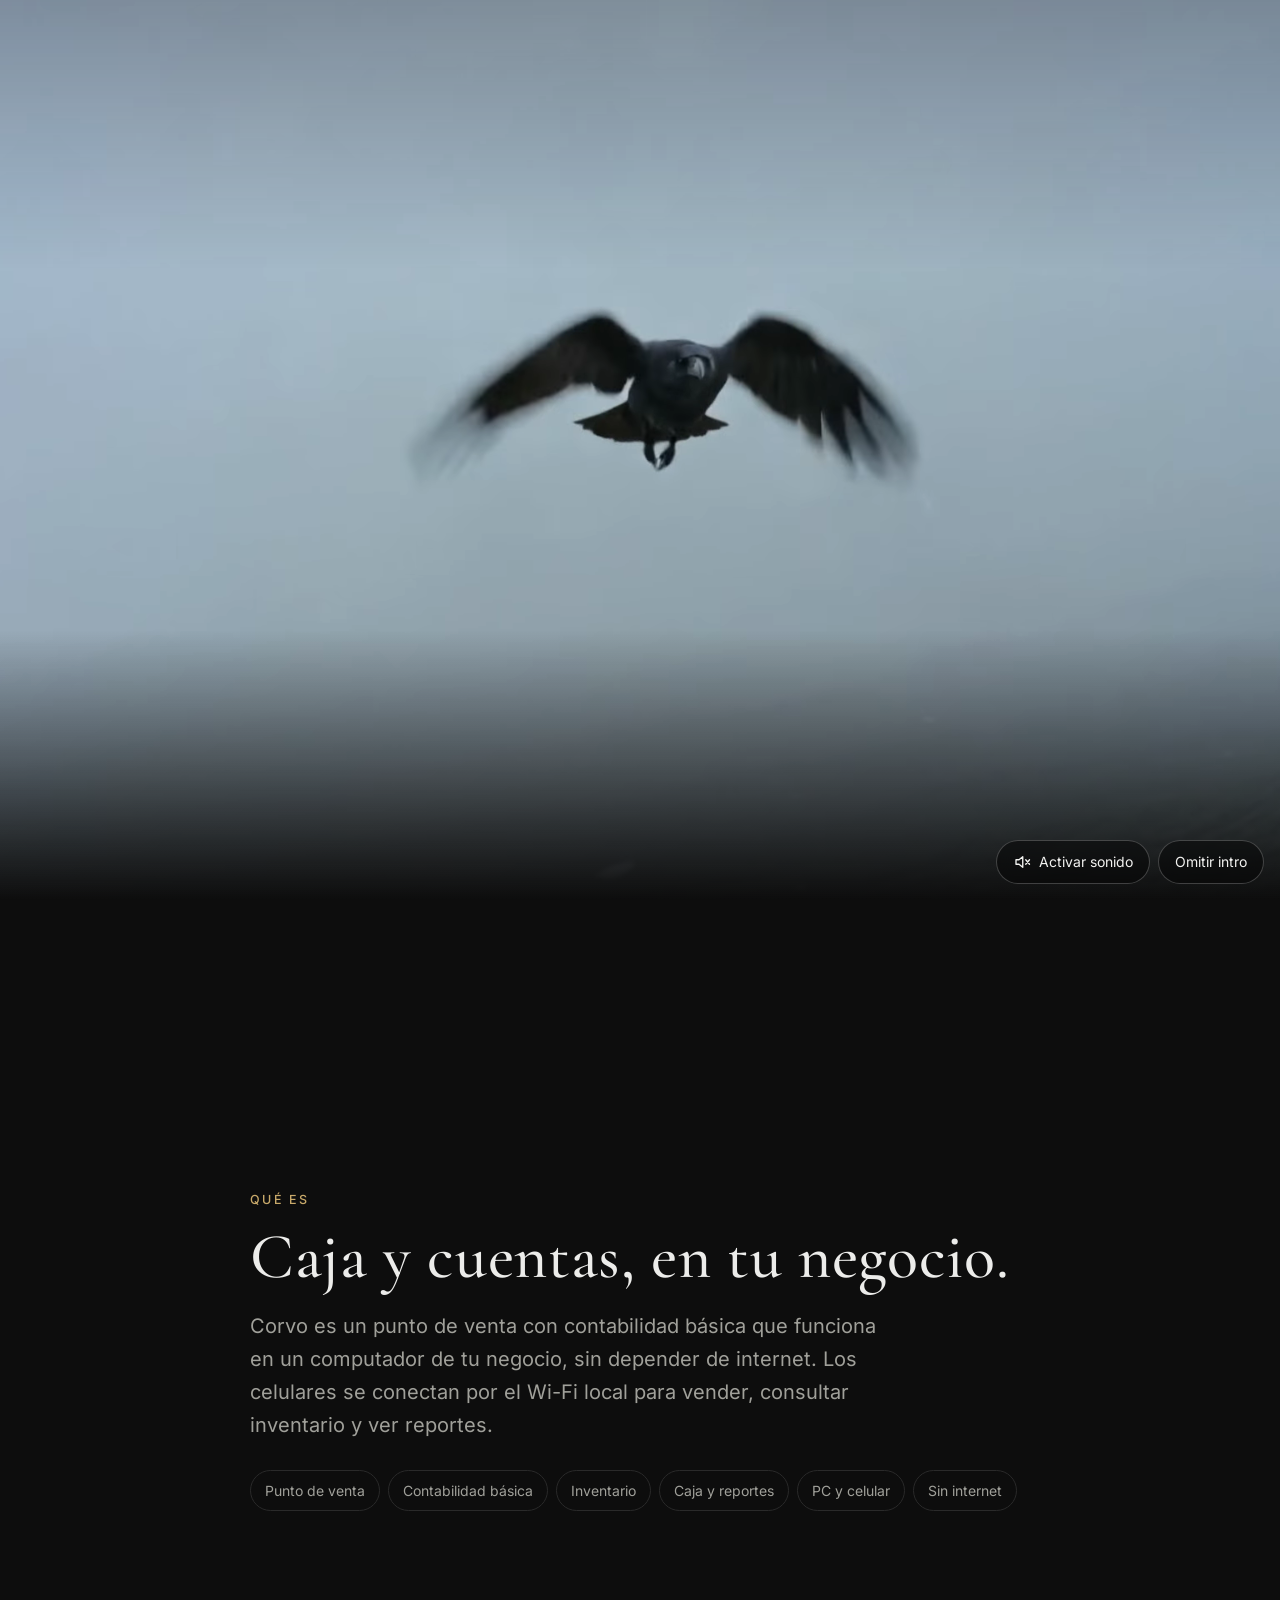
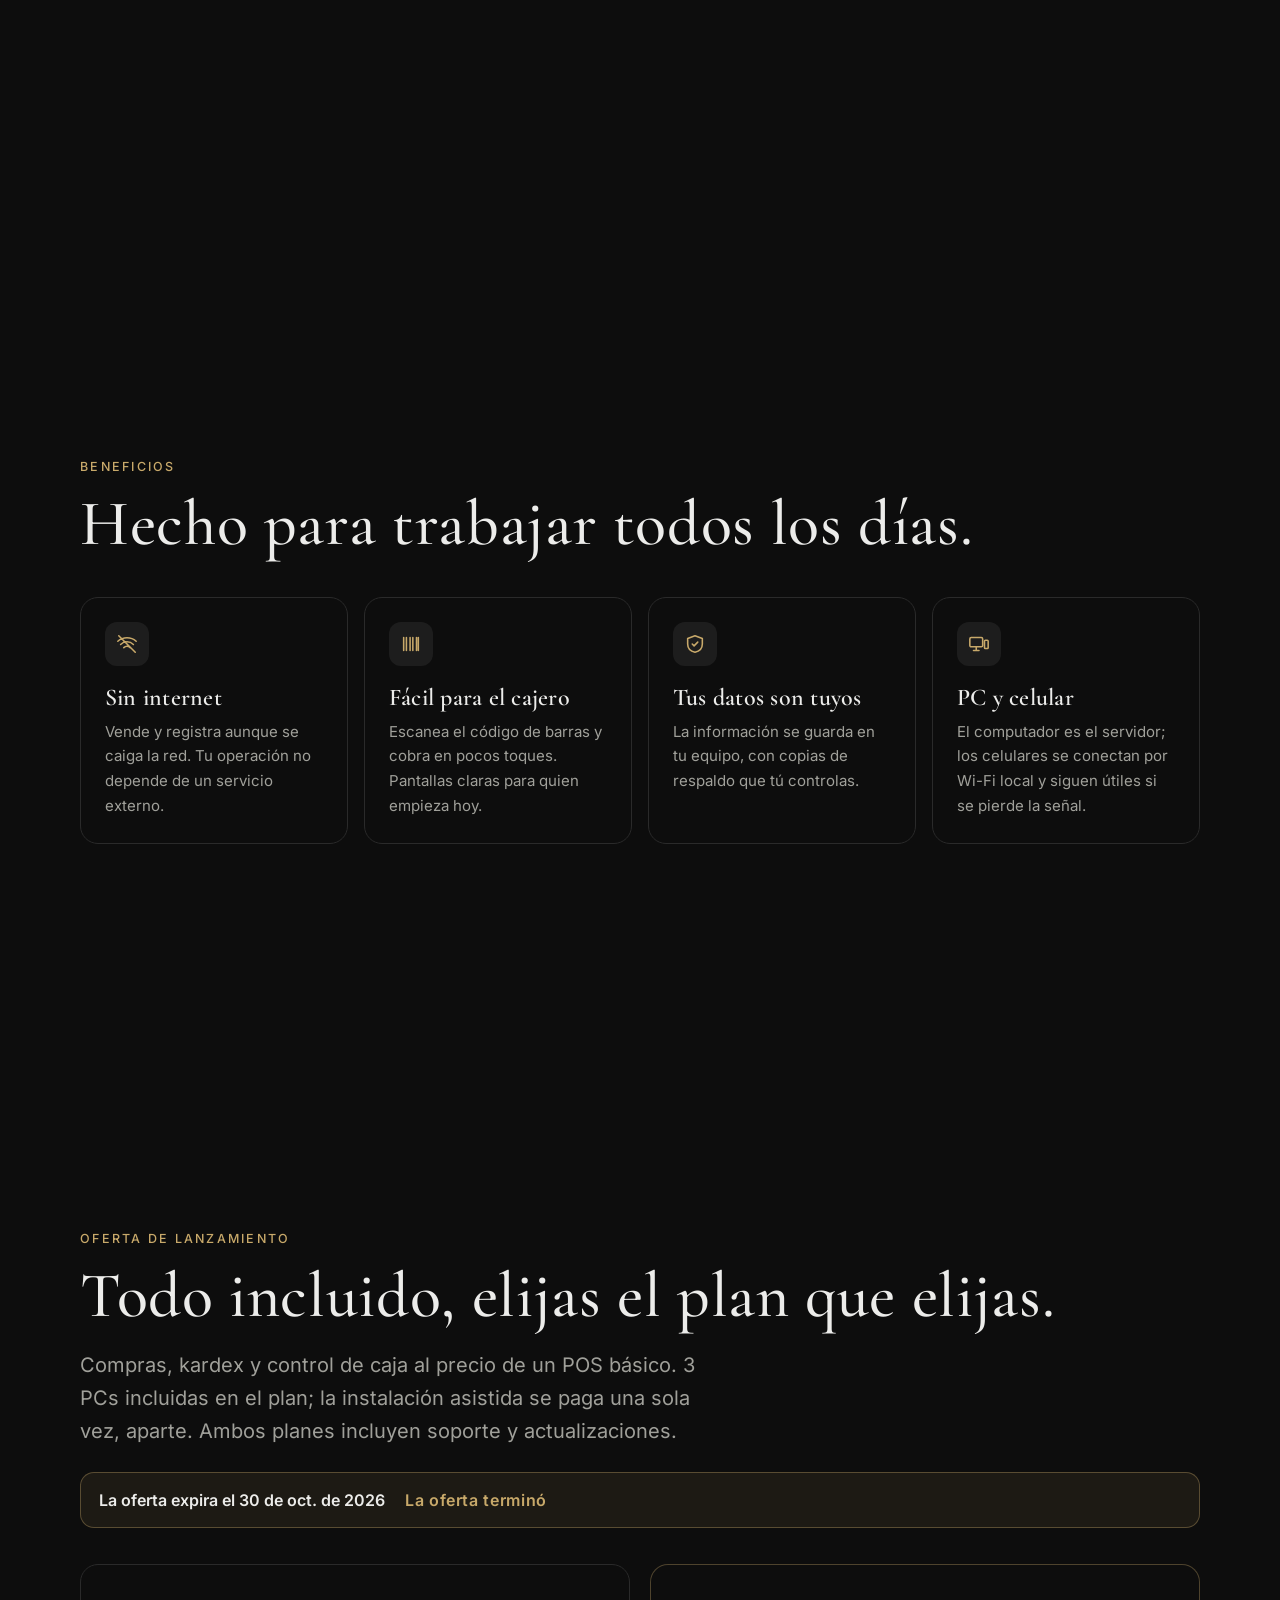
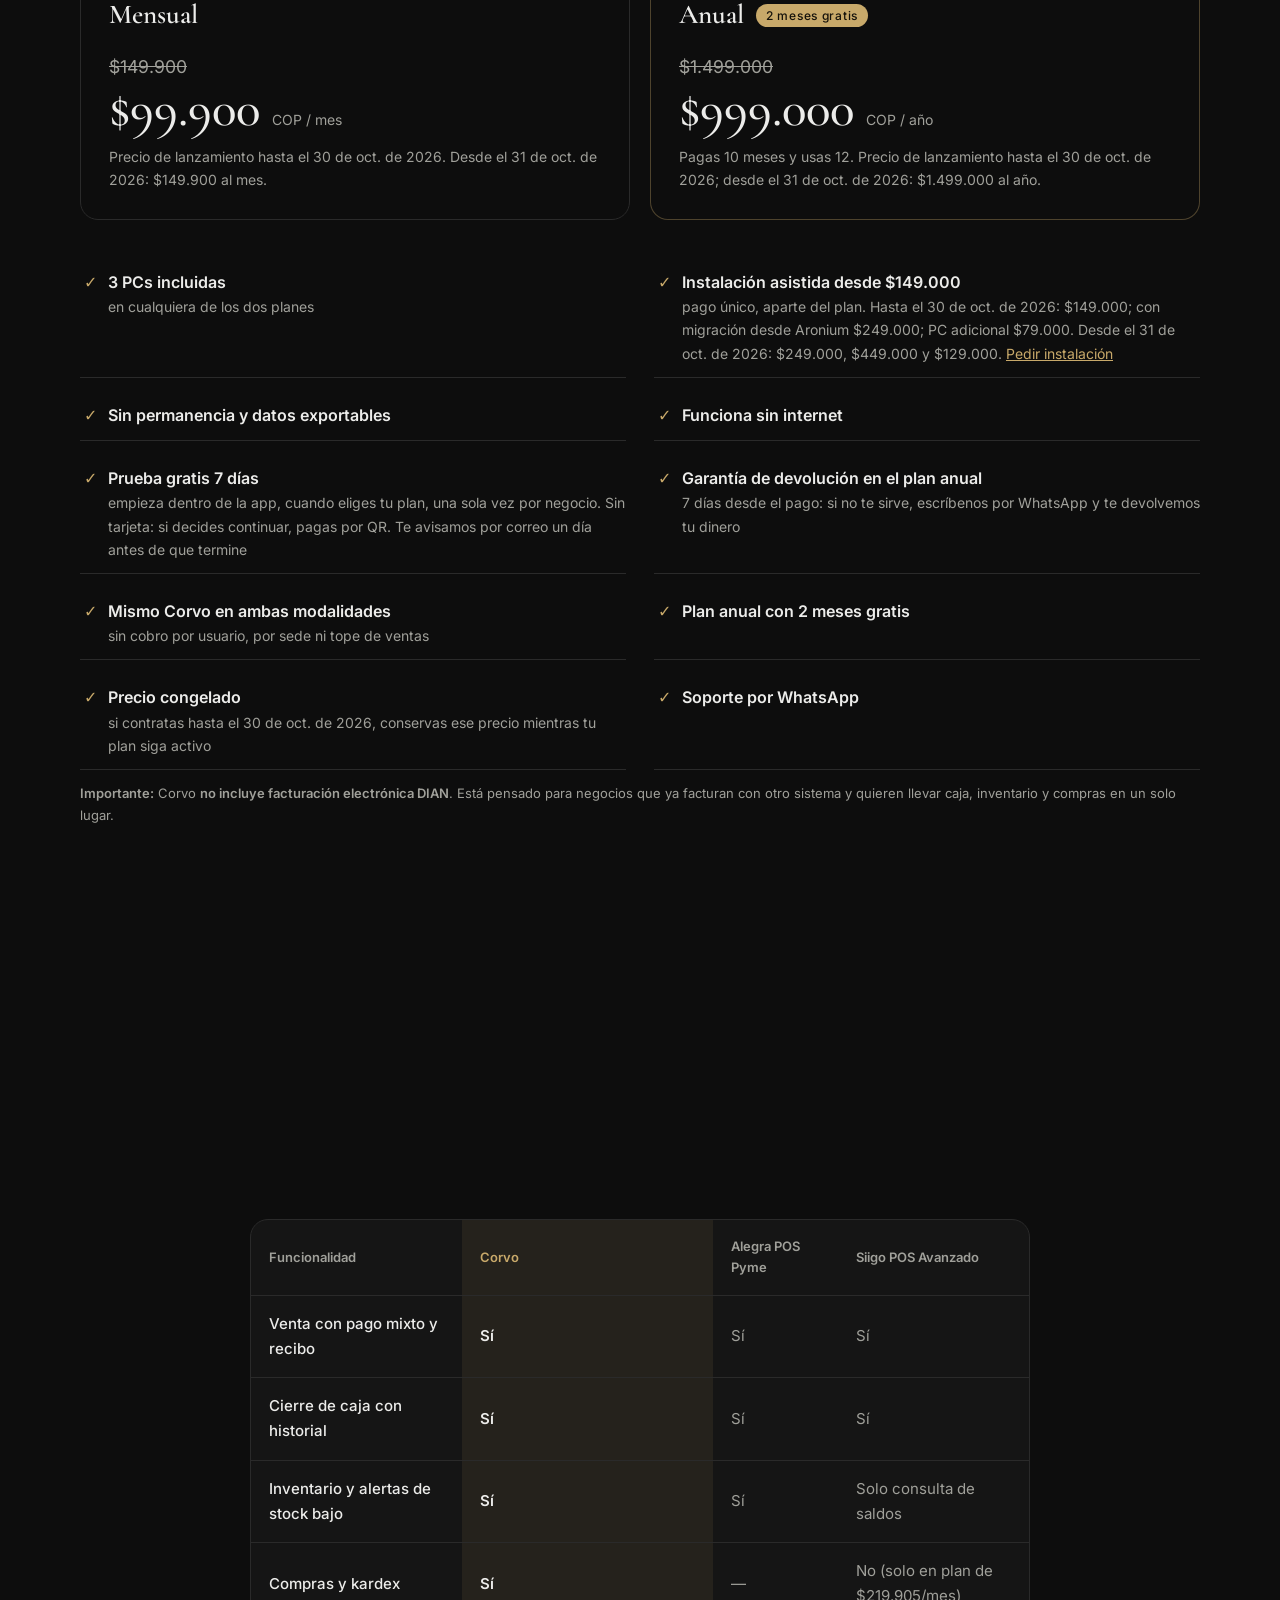
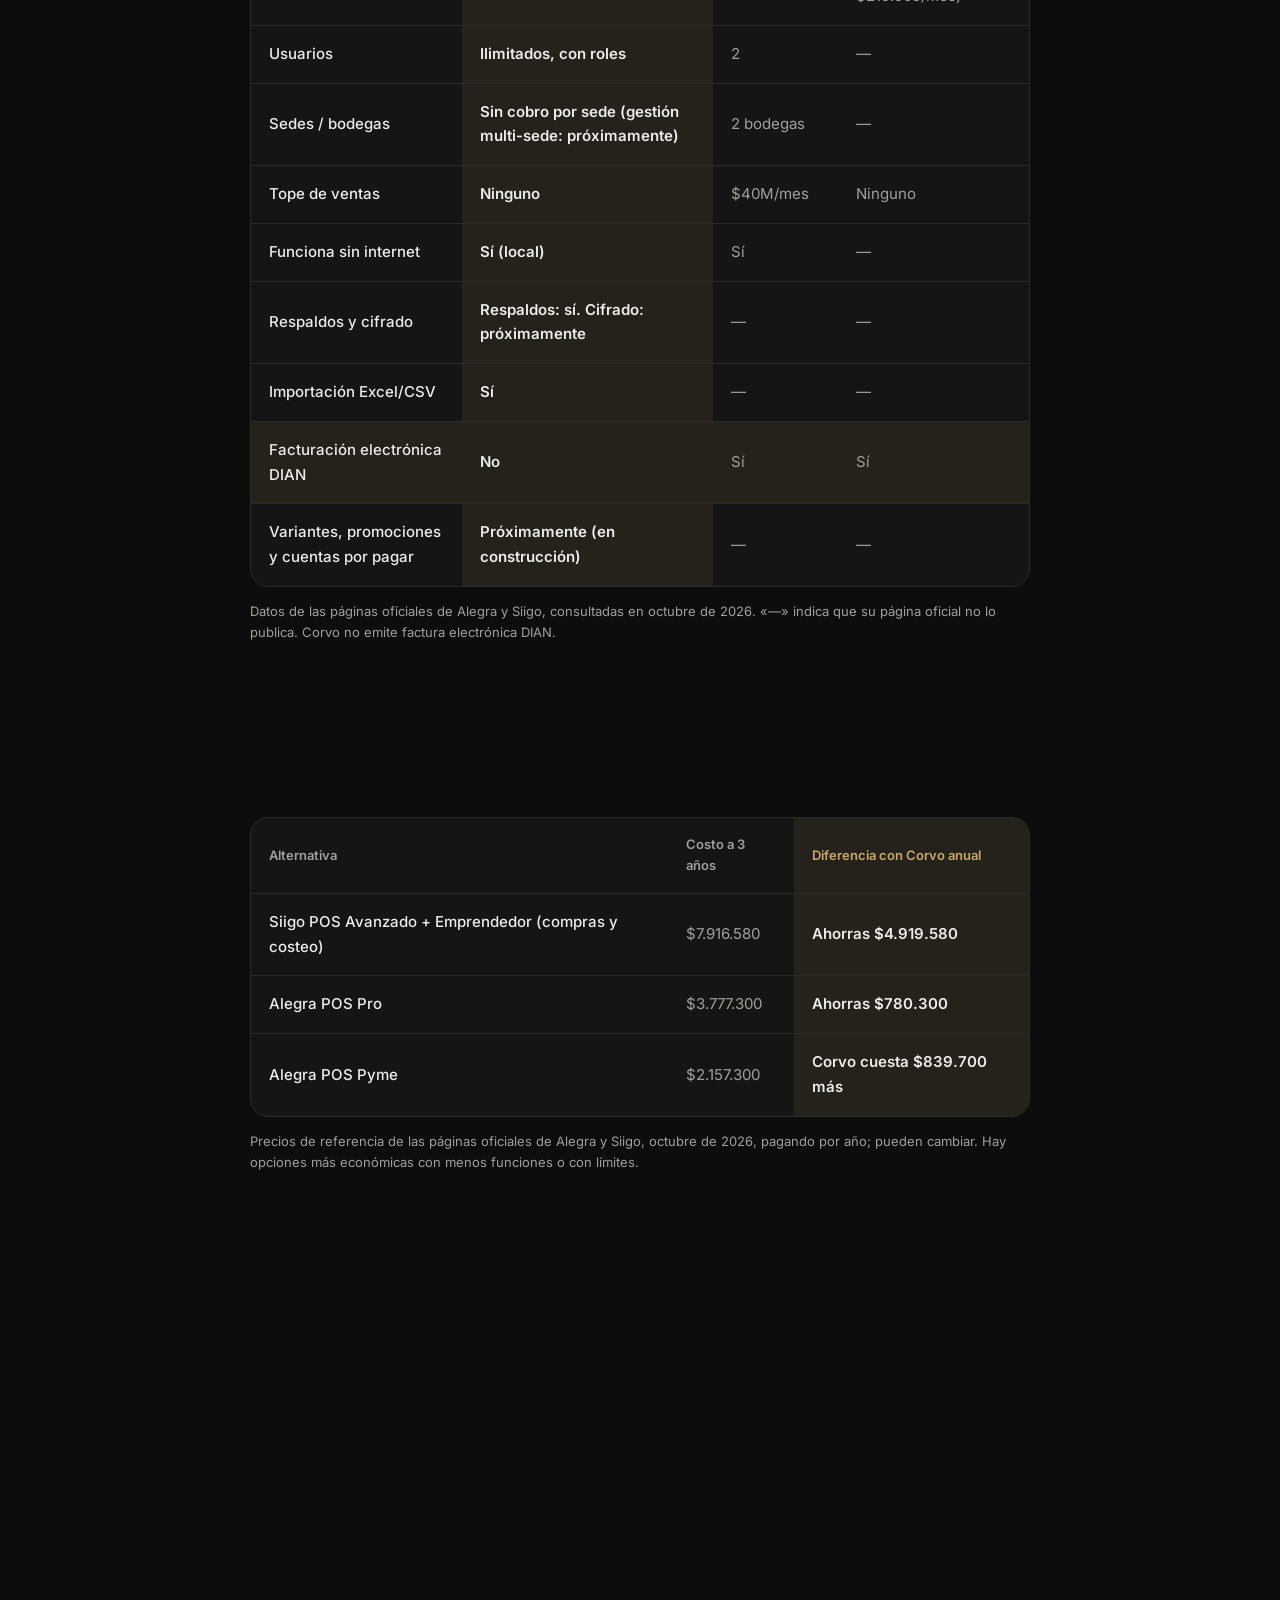
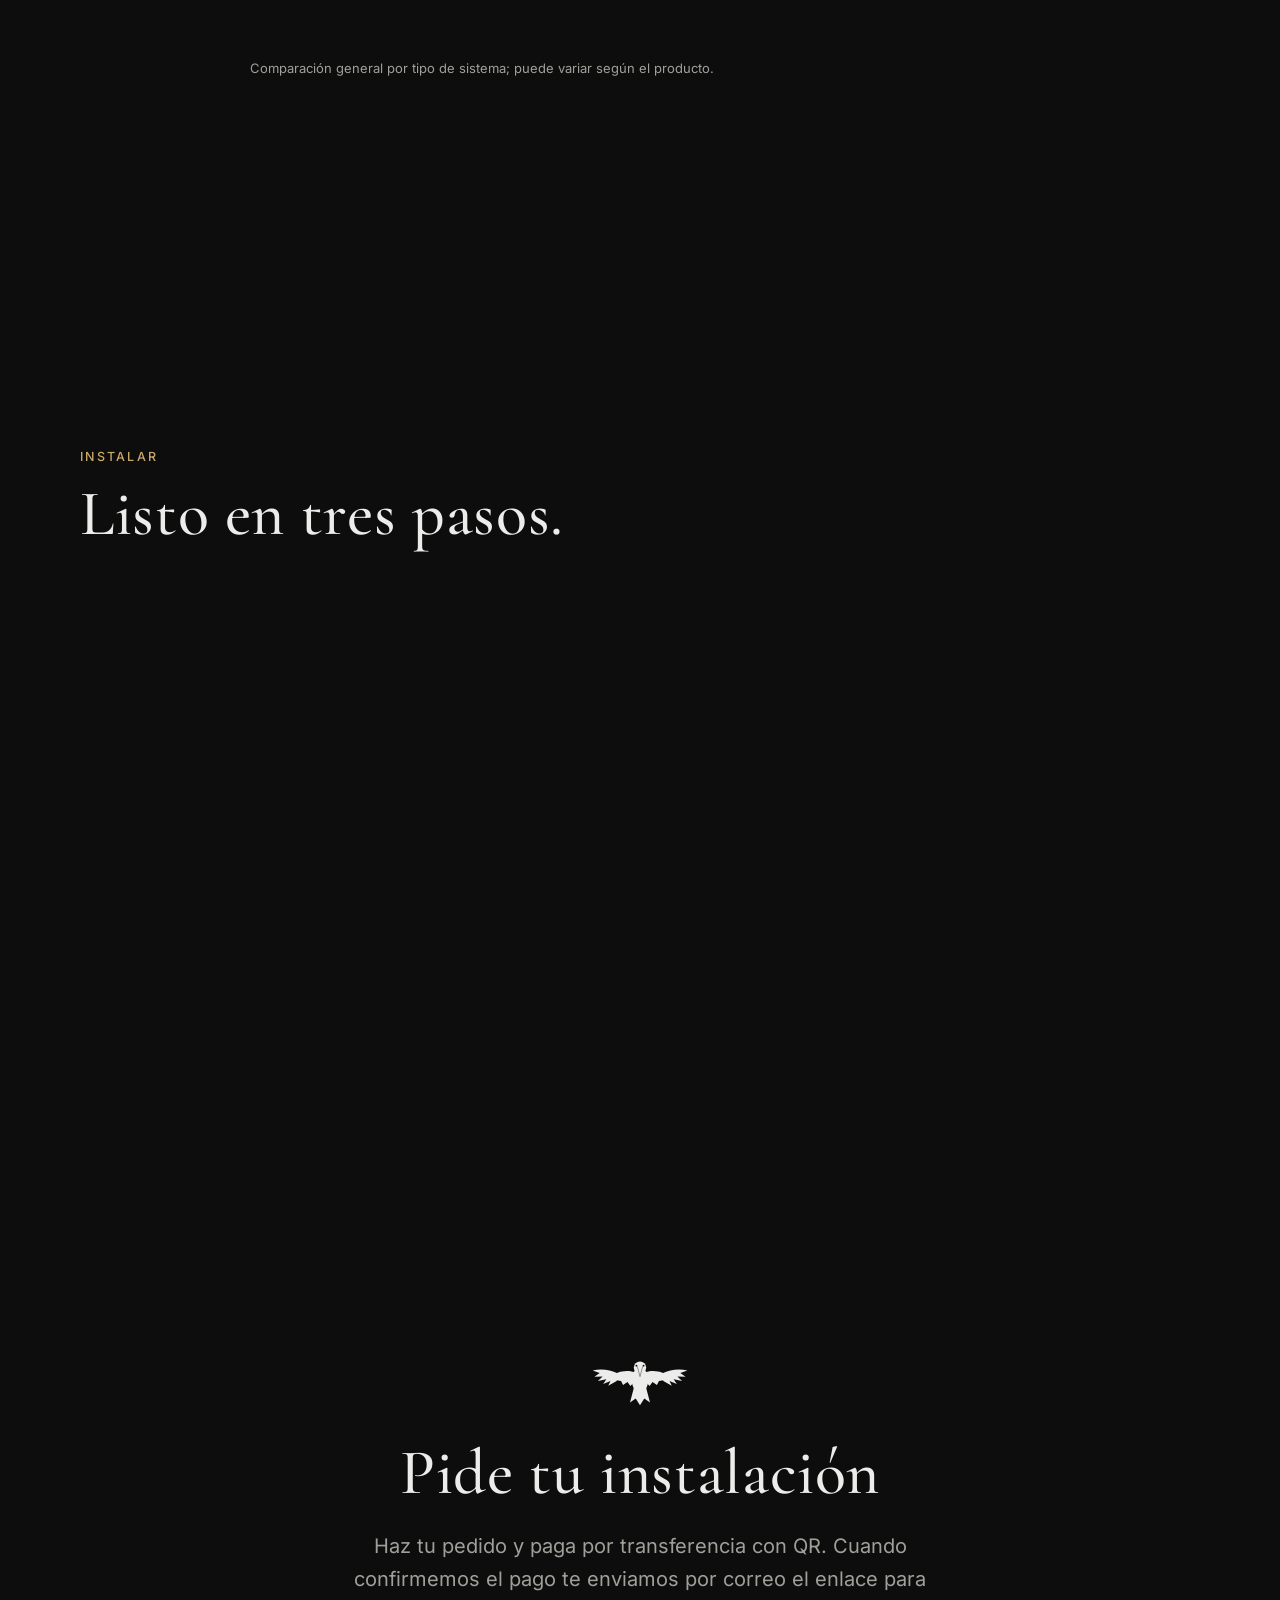
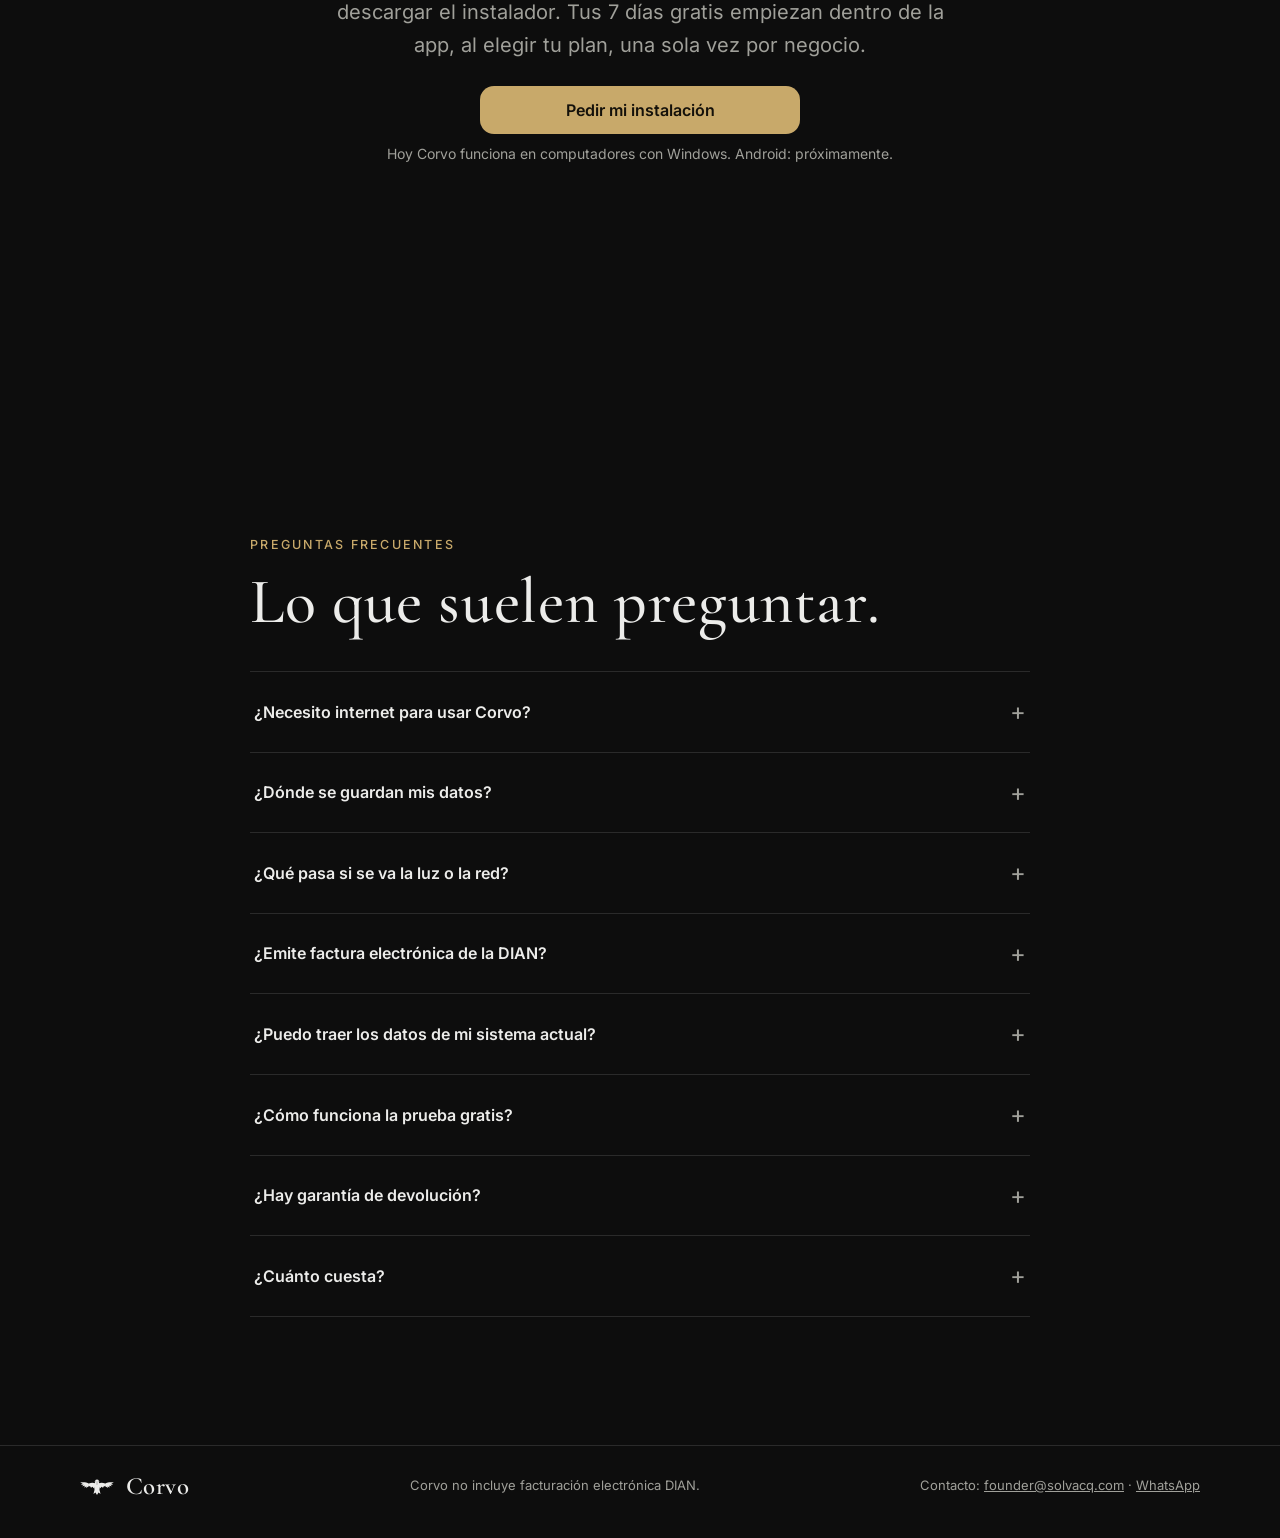
==== commit b353a4cf: "Portada: la línea de soporte por WhatsApp queda como texto, sin enlace Co-Authored-By: Claude Sonnet" ====
--- a/index.html
+++ b/index.html
@@ -143,7 +143,7 @@
         <li><strong>Mismo Corvo en ambas modalidades</strong> <span>sin cobro por usuario, por sede ni tope de ventas</span></li>
         <li><strong>Plan anual con 2 meses gratis</strong></li>
         <li><strong>Precio congelado</strong> <span>si contratas hasta el 30 de oct. de 2026, conservas ese precio mientras tu plan siga activo</span></li>
-        <li><strong>Soporte por WhatsApp</strong> <span><a href="https://wa.me/573126465778" target="_blank" rel="noopener">escríbenos</a></span></li>
+        <li><strong>Soporte por WhatsApp</strong></li>
       </ul>
       <p class="note"><strong>Importante:</strong> Corvo <strong>no incluye facturación electrónica DIAN</strong>. Está pensado para negocios que ya facturan con otro sistema y quieren llevar caja, inventario y compras en un solo lugar.</p>
     </div>
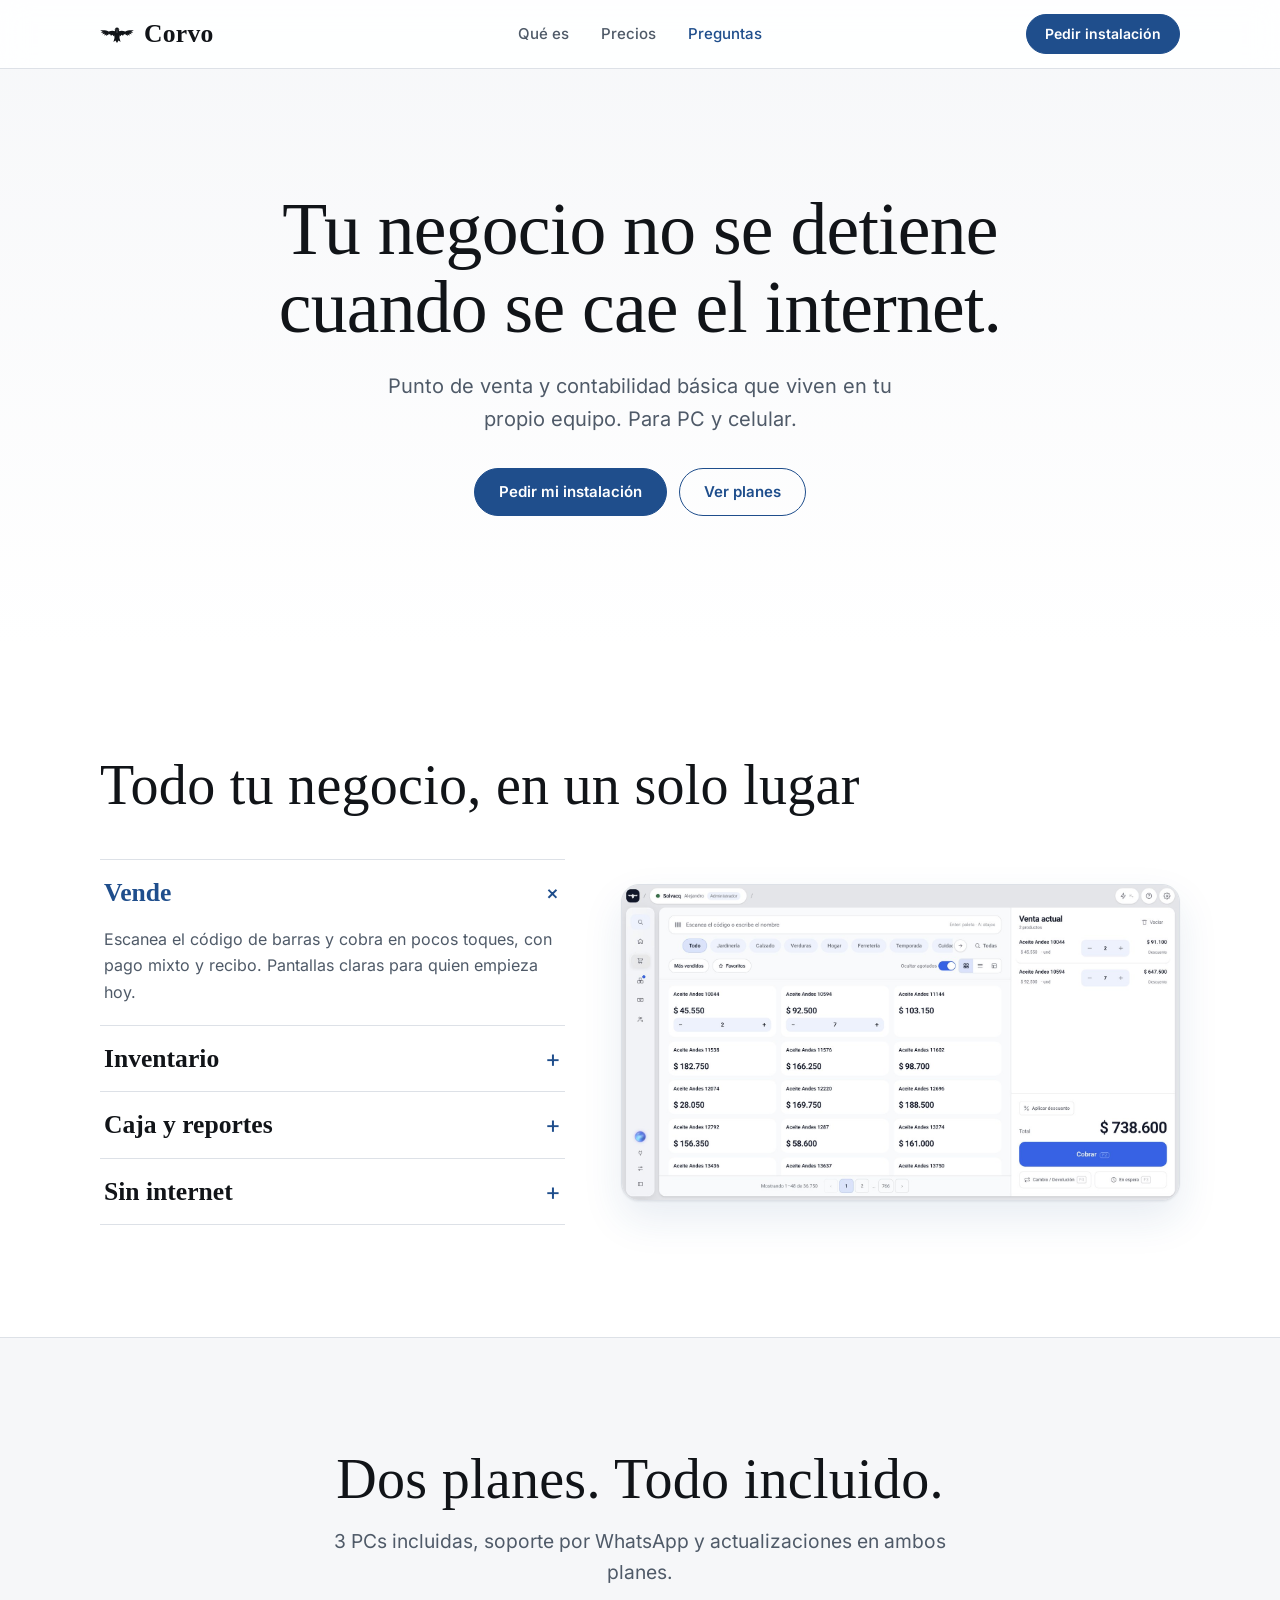
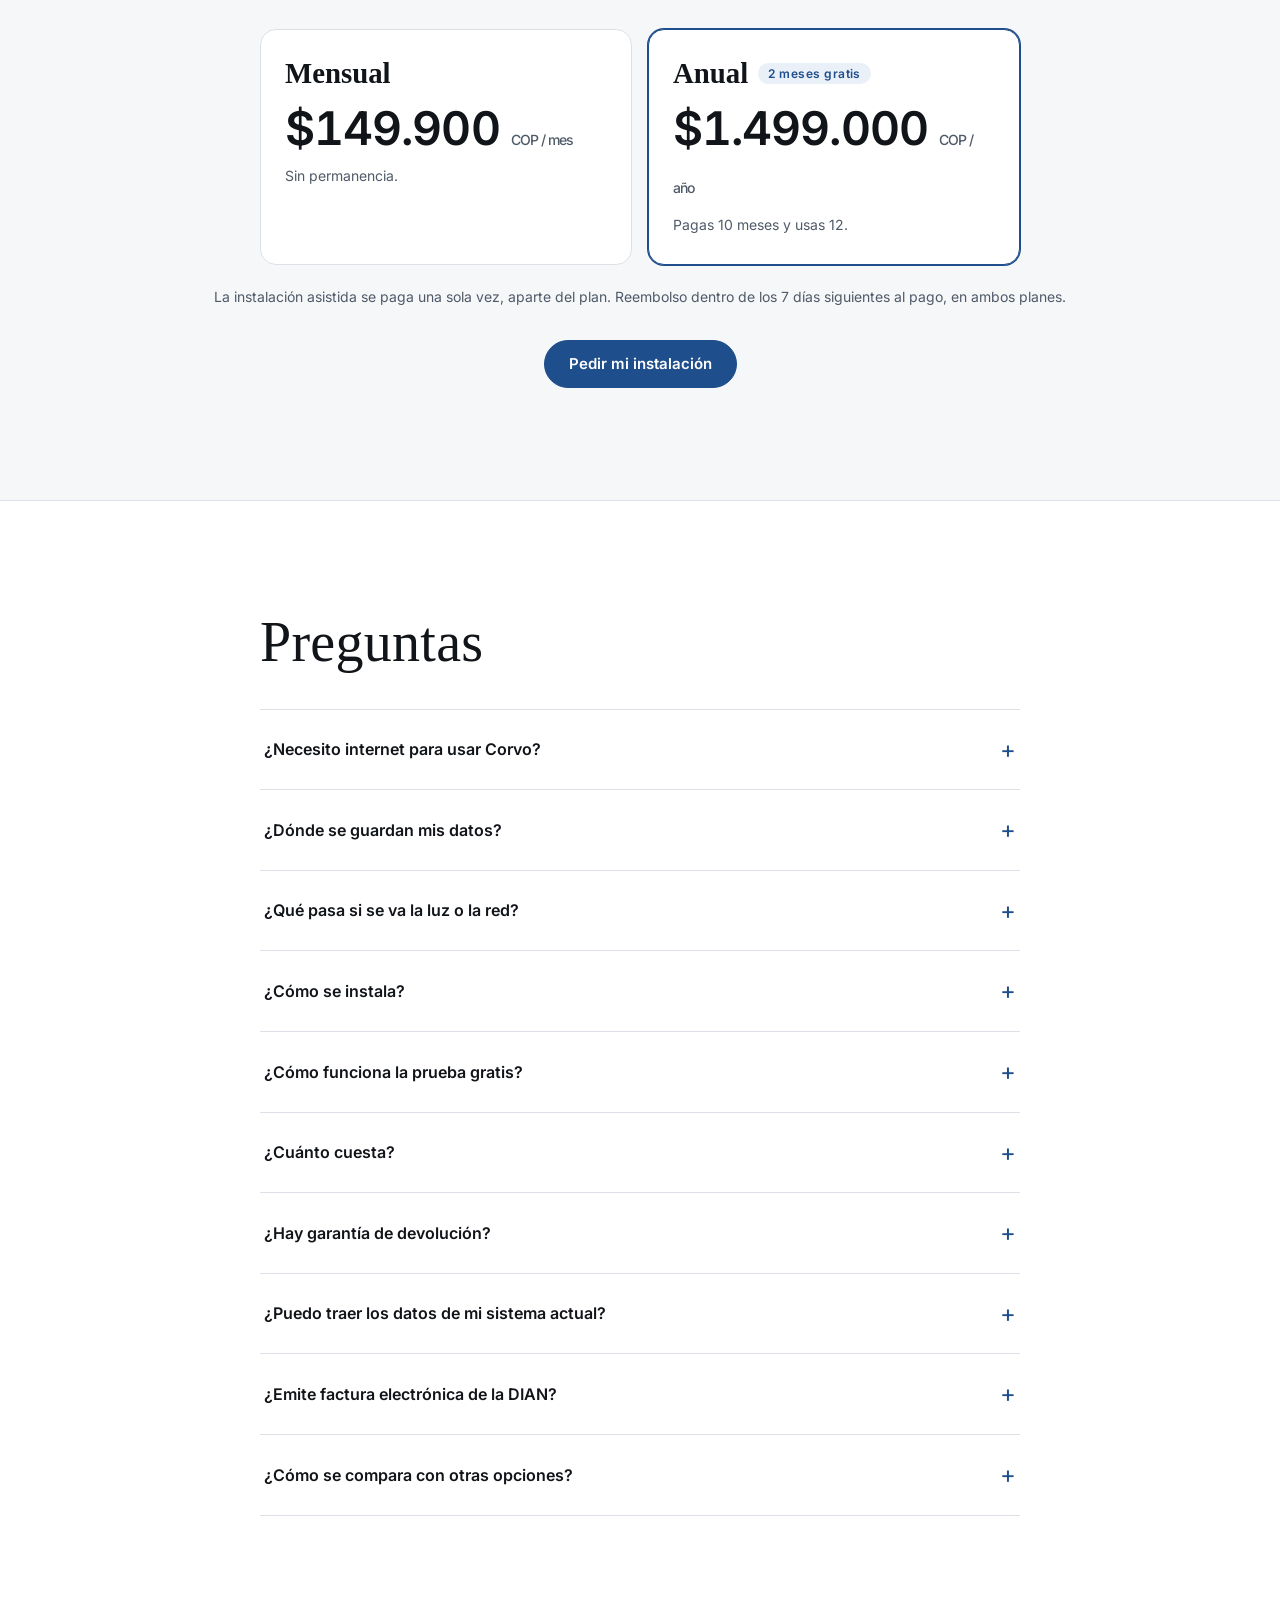
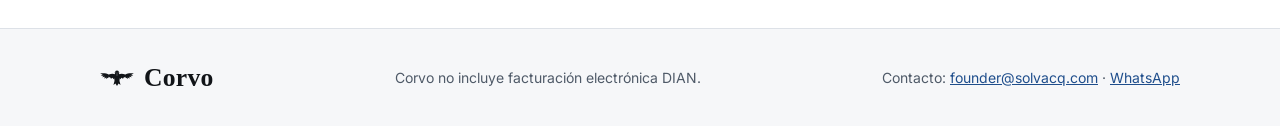
==== commit d095b143: "Sitio: rediseño claro y azul, tres tipos de pedido, Ya pagué, reembolso y condiciones (agente/vera/s" ====
--- a/index.html
+++ b/index.html
@@ -3,10 +3,11 @@
 <head>
 <meta charset="UTF-8" />
 <meta name="viewport" content="width=device-width, initial-scale=1, viewport-fit=cover" />
-<meta name="color-scheme" content="dark" />
-<meta name="theme-color" content="#0d0d0d" />
+<meta name="color-scheme" content="light" />
+<meta name="theme-color" content="#ffffff" />
 <title>Corvo | Vende, controla tu inventario y cierra caja</title>
 <meta name="description" content="Punto de venta, inventario, compras y cierre de caja sin cobro por usuario ni por sede. Funciona sin internet y tus datos viven en tu propio equipo." />
+<link rel="icon" href="favicon.ico" sizes="any" />
 <link rel="icon" href="favicon.svg" type="image/svg+xml" />
 <link rel="icon" href="favicon-32.png" type="image/png" sizes="32x32" />
 <link rel="icon" href="favicon-16.png" type="image/png" sizes="16x16" />
@@ -26,10 +27,9 @@
 <meta name="twitter:title" content="Corvo | Vende, controla tu inventario y cierra caja" />
 <meta name="twitter:description" content="Punto de venta, inventario, compras y cierre de caja sin cobro por usuario ni por sede. Funciona sin internet y tus datos viven en tu propio equipo." />
 <meta name="twitter:image" content="https://corvo.solvacq.com/og.png" />
-<style>html{background:#000}</style>
-<link rel="preload" href="assets/fonts/cormorant-garamond-latin-500-normal.woff2" as="font" type="font/woff2" crossorigin />
+<style>html{background:#fff}</style>
+<link rel="preload" href="assets/fonts/source-serif-4-latin-500-normal.woff2" as="font" type="font/woff2" crossorigin />
 <link rel="preload" href="assets/fonts/inter-latin-400-normal.woff2" as="font" type="font/woff2" crossorigin />
-<link rel="stylesheet" href="vendor/lenis.css" />
 <link rel="stylesheet" href="style.css" />
 </head>
 <body>
@@ -50,7 +50,7 @@
   <div class="nav-in">
     <a class="brand" href="#inicio" aria-label="Corvo, inicio"><svg class="logo" aria-hidden="true"><use href="#cuervo"/></svg><span>Corvo</span></a>
     <nav class="links" aria-label="Principal">
-      <a href="#que-es">Qué es</a><a href="#beneficios">Beneficios</a><a href="#precios">Precios</a><a href="#comparacion">Comparación</a><a href="#instalar">Instalar</a><a href="#preguntas">Preguntas</a>
+      <a href="#que-es">Qué es</a><a href="#precios">Precios</a><a href="#preguntas">Preguntas</a>
     </nav>
     <div class="actions">
       <a class="btn btn-sm" href="comprar.html">Pedir instalación</a>
@@ -60,101 +60,76 @@
 </header>
 <div class="panel" id="panel" aria-hidden="true">
   <nav aria-label="Menú móvil">
-    <a href="#que-es">Qué es</a><a href="#beneficios">Beneficios</a><a href="#precios">Precios</a><a href="#comparacion">Comparación</a><a href="#instalar">Instalar</a><a href="#preguntas">Preguntas</a>
+    <a href="#que-es">Qué es</a><a href="#precios">Precios</a><a href="#preguntas">Preguntas</a>
   </nav>
-  <a class="btn btn-lg-m" href="comprar.html">Pedir mi instalación</a>
+  <a class="btn" href="comprar.html">Pedir instalación</a>
 </div>
 
 <main id="contenido">
-  <!-- HERO -->
-  <section class="hero" id="inicio" data-bg="#0d0d0d" aria-labelledby="titulo">
-    <video id="intro" class="hero-video" muted playsinline preload="auto" poster="assets/portada-720.jpg" aria-hidden="true" tabindex="-1"></video>
-    <div class="hero-shade" aria-hidden="true"></div>
-
-    <div class="intro-controls" id="controls">
-      <button class="chip" id="sound" type="button" aria-pressed="false" aria-label="Activar sonido">
-        <svg viewBox="0 0 24 24" width="18" height="18" fill="none" stroke="currentColor" stroke-width="1.8" stroke-linecap="round" stroke-linejoin="round" aria-hidden="true"><path d="M4 9v6h4l5 4V5L8 9z"/><path class="on" d="M16.5 8.5a5 5 0 0 1 0 7M19 6a8.5 8.5 0 0 1 0 12"/><path class="off" d="M17 9l5 6M22 9l-5 6"/></svg>
-        <span id="sound-label">Activar sonido</span>
-      </button>
-      <button class="chip" id="skip" type="button">Omitir intro</button>
-    </div>
-
-    <div class="hero-content" id="heroContent">
-      <h1 id="titulo">Corvo</h1>
-      <p class="slogan">Tu negocio, con o sin internet.</p>
-      <p class="sub">Punto de venta y contabilidad que viven en tu propio equipo. Para PC y celular.</p>
+  <section class="hero" id="inicio" aria-labelledby="titulo">
+    <div class="wrap">
+      <h1 id="titulo">Tu negocio no se detiene<br class="d-br" /> cuando se cae el internet.</h1>
+      <p class="sub">Punto de venta y contabilidad básica que viven en tu propio equipo. Para PC y celular.</p>
       <div class="cta">
         <a class="btn" href="comprar.html">Pedir mi instalación</a>
-        <a class="btn btn-ghost" href="#que-es">Conocer Corvo</a>
-      </div>
-      <button class="replay" id="replay" type="button">Ver intro otra vez</button>
-    </div>
-  </section>
-
-  <!-- QUÉ ES -->
-  <section class="sec" id="que-es" data-bg="#101010" aria-labelledby="h-que-es">
-    <div class="wrap narrow reveal">
-      <p class="eyebrow">Qué es</p>
-      <h2 id="h-que-es">Caja y cuentas, en tu negocio.</h2>
-      <p class="lead">Corvo es un punto de venta con contabilidad básica que funciona en un computador de tu negocio, sin depender de internet. Los celulares se conectan por el Wi-Fi local para vender, consultar inventario y ver reportes.</p>
-      <ul class="pills" aria-label="Características principales">
-        <li>Punto de venta</li><li>Contabilidad básica</li><li>Inventario</li><li>Caja y reportes</li><li>PC y celular</li><li>Sin internet</li>
-      </ul>
-    </div>
-  </section>
-
-  <!-- BENEFICIOS -->
-  <section class="sec alt" id="beneficios" data-bg="#15130f" aria-labelledby="h-ben">
-    <div class="wrap">
-      <div class="reveal"><p class="eyebrow">Beneficios</p><h2 id="h-ben">Hecho para trabajar todos los días.</h2></div>
-      <div class="grid4">
-        <article class="card reveal"><div class="ic" aria-hidden="true"><svg viewBox="0 0 24 24"><path d="M2 9a15 15 0 0 1 20 0M5 12.5a10 10 0 0 1 14 0M8.5 16a5 5 0 0 1 7 0M3 3l18 18"/></svg></div><h3>Sin internet</h3><p>Vende y registra aunque se caiga la red. Tu operación no depende de un servicio externo.</p></article>
-        <article class="card reveal"><div class="ic" aria-hidden="true"><svg viewBox="0 0 24 24"><path d="M4 5v14M7 5v14M11 5v14M14 5v14M18 5v14M20 5v14"/></svg></div><h3>Fácil para el cajero</h3><p>Escanea el código de barras y cobra en pocos toques. Pantallas claras para quien empieza hoy.</p></article>
-        <article class="card reveal"><div class="ic" aria-hidden="true"><svg viewBox="0 0 24 24"><path d="M12 3l8 3v6c0 5-3.5 8-8 9-4.5-1-8-4-8-9V6z"/><path d="M9 12l2 2 4-4"/></svg></div><h3>Tus datos son tuyos</h3><p>La información se guarda en tu equipo, con copias de respaldo que tú controlas.</p></article>
-        <article class="card reveal"><div class="ic" aria-hidden="true"><svg viewBox="0 0 24 24"><rect x="2" y="5" width="14" height="10" rx="1.5"/><path d="M6 19h6M9 15v4"/><rect x="18" y="8" width="4" height="9" rx="1"/></svg></div><h3>PC y celular</h3><p>El computador es el servidor; los celulares se conectan por Wi-Fi local y siguen útiles si se pierde la señal.</p></article>
+        <a class="btn btn-ghost" href="#precios">Ver planes</a>
       </div>
     </div>
   </section>
 
-  <!-- PRECIOS -->
-  <section class="sec alt" id="precios" data-bg="#1a160d" aria-labelledby="h-precios">
+  <section class="sec" id="que-es" aria-labelledby="h-que-es">
     <div class="wrap">
-      <div class="reveal"><p class="eyebrow">Oferta de lanzamiento</p><h2 id="h-precios">Todo incluido, elijas el plan que elijas.</h2>
-        <p class="lead">Compras, kardex y control de caja al precio de un POS básico. 3 PCs incluidas en el plan; la instalación asistida se paga una sola vez, aparte. Ambos planes incluyen soporte y actualizaciones.</p>
-        <p class="countdown" id="cuenta" aria-live="off"><strong>La oferta expira el 30 de oct. de 2026</strong><span id="cuenta-t" class="cuenta-t">—</span></p>
+      <h2 id="h-que-es">Todo tu negocio, en un solo lugar</h2>
+      <div class="show">
+        <div class="feats" id="feats">
+          <details name="funciones" open><summary>Vende</summary><p>Escanea el código de barras y cobra en pocos toques, con pago mixto y recibo. Pantallas claras para quien empieza hoy.</p></details>
+          <details name="funciones"><summary>Inventario</summary><p>Entradas, compras y kardex en un solo lugar. Alertas de stock bajo y carga de productos desde Excel o CSV.</p></details>
+          <details name="funciones"><summary>Caja y reportes</summary><p>Cierre de caja con historial y reportes de ventas al día. Usuarios ilimitados, con roles.</p></details>
+          <details name="funciones"><summary>Sin internet</summary><p>Vende aunque se caiga la red. Tus datos viven en tu equipo y los celulares se conectan por el Wi-Fi local.</p></details>
+        </div>
+        <figure class="frame"><img src="assets/captura-app.jpg" width="1600" height="907" loading="lazy" decoding="async" alt="Pantalla de venta de Corvo en un computador" /></figure>
       </div>
-      <div class="grid2 reveal">
-        <article class="plan"><h3>Mensual</h3>
-          <p class="old"><s>$149.900</s> <span class="sr">precio regular desde el 31 de oct. de 2026</span></p>
-          <p class="price">$99.900 <span>COP / mes</span></p>
-          <p class="small">Precio de lanzamiento hasta el 30 de oct. de 2026. Desde el 31 de oct. de 2026: $149.900 al mes.</p></article>
-        <article class="plan best"><h3>Anual <span class="tag">2 meses gratis</span></h3>
-          <p class="old"><s>$1.499.000</s> <span class="sr">precio regular desde el 31 de oct. de 2026</span></p>
-          <p class="price">$999.000 <span>COP / año</span></p>
-          <p class="small">Pagas 10 meses y usas 12. Precio de lanzamiento hasta el 30 de oct. de 2026; desde el 31 de oct. de 2026: $1.499.000 al año.</p></article>
-      </div>
-      <ul class="values reveal">
-        <li><strong>3 PCs incluidas</strong> <span>en cualquiera de los dos planes</span></li>
-        <li><strong>Instalación asistida desde $149.000</strong> <span>pago único, aparte del plan. Hasta el 30 de oct. de 2026: $149.000; con migración desde Aronium $249.000; PC adicional $79.000. Desde el 31 de oct. de 2026: $249.000, $449.000 y $129.000. <a href="comprar.html">Pedir instalación</a></span></li>
-        <li><strong>Sin permanencia y datos exportables</strong></li>
-        <li><strong>Funciona sin internet</strong></li>
-        <li><strong>Prueba gratis 7 días</strong> <span>empieza dentro de la app, cuando eliges tu plan, una sola vez por negocio. Sin tarjeta: si decides continuar, pagas por QR. Te avisamos por correo un día antes de que termine</span></li>
-        <li><strong>Garantía de devolución en el plan anual</strong> <span>7 días desde el pago: si no te sirve, escríbenos por WhatsApp y te devolvemos tu dinero</span></li>
-        <li><strong>Mismo Corvo en ambas modalidades</strong> <span>sin cobro por usuario, por sede ni tope de ventas</span></li>
-        <li><strong>Plan anual con 2 meses gratis</strong></li>
-        <li><strong>Precio congelado</strong> <span>si contratas hasta el 30 de oct. de 2026, conservas ese precio mientras tu plan siga activo</span></li>
-        <li><strong>Soporte por WhatsApp</strong></li>
-      </ul>
-      <p class="note"><strong>Importante:</strong> Corvo <strong>no incluye facturación electrónica DIAN</strong>. Está pensado para negocios que ya facturan con otro sistema y quieren llevar caja, inventario y compras en un solo lugar.</p>
     </div>
   </section>
 
-  <!-- COMPARACIÓN -->
-  <section class="sec" id="comparacion" data-bg="#111111" aria-labelledby="h-comp">
+  <section class="sec alt" id="precios" aria-labelledby="h-precios">
+    <div class="wrap center">
+      <h2 id="h-precios">Dos planes. Todo incluido.</h2>
+      <p class="lead">3 PCs incluidas, soporte por WhatsApp y actualizaciones en ambos planes.</p>
+      <div class="grid2">
+        <article class="plan"><h3>Mensual</h3>
+          <p class="price">$149.900 <span>COP / mes</span></p>
+          <p class="small">Sin permanencia.</p></article>
+        <article class="plan best"><h3>Anual <span class="tag">2 meses gratis</span></h3>
+          <p class="price">$1.499.000 <span>COP / año</span></p>
+          <p class="small">Pagas 10 meses y usas 12.</p></article>
+      </div>
+      <p class="note">La instalación asistida se paga una sola vez, aparte del plan. <span data-reembolso>Reembolso dentro de los 7 días siguientes al pago, en ambos planes.</span></p>
+      <div class="cta"><a class="btn" href="comprar.html">Pedir mi instalación</a></div>
+    </div>
+  </section>
+
+  <section class="sec" id="preguntas" aria-labelledby="h-faq">
     <div class="wrap narrow">
-      <div class="reveal"><p class="eyebrow">Comparación</p><h2 id="h-comp">Corvo frente a otras opciones.</h2></div>
-      <div class="table-wrap reveal" role="region" aria-label="Corvo frente a Alegra POS Pyme y Siigo POS Avanzado" tabindex="0">
-        <table>
+      <h2 id="h-faq">Preguntas</h2>
+      <div class="faq">
+        <details><summary>¿Necesito internet para usar Corvo?</summary><p>No para el día a día: la caja, el inventario y los reportes funcionan en tu red local. Solo se necesita internet para instalar.</p></details>
+        <details><summary>¿Dónde se guardan mis datos?</summary><p>En el computador de tu negocio. Puedes hacer copias de respaldo y guardarlas donde prefieras.</p></details>
+        <details><summary>¿Qué pasa si se va la luz o la red?</summary><p>Al volver la energía, Corvo retoma con tus datos.</p></details>
+        <details><summary>¿Cómo se instala?</summary>
+          <ol>
+            <li>Pide tu instalación y paga por transferencia con QR. Cuando confirmemos el pago, te enviamos por correo un enlace de un solo uso para descargar el instalador.</li>
+            <li>Crea tu negocio y elige tu plan. Ahí empiezan tus 7 días gratis.</li>
+            <li>Con el celular en el mismo Wi-Fi, abre la dirección que muestra Corvo y agrégala a tu pantalla de inicio.</li>
+          </ol></details>
+        <details><summary>¿Cómo funciona la prueba gratis?</summary><p>Los 7 días gratis empiezan dentro de la app, cuando eliges tu plan, una sola vez por negocio y sin tarjeta. Si decides continuar, pagas el plan por QR. Te avisamos por correo un día antes de que termine.</p></details>
+        <details><summary>¿Cuánto cuesta?</summary><p>$149.900 al mes o $1.499.000 al año (pagas 10 meses y usas 12), con 3 PCs, soporte por WhatsApp y actualizaciones. La instalación asistida se paga una sola vez, aparte del plan.</p></details>
+        <details><summary>¿Hay garantía de devolución?</summary><p>Sí. <span data-reembolso>Reembolso dentro de los 7 días siguientes al pago, en ambos planes.</span> Si no te sirve, escríbenos por WhatsApp y te devolvemos tu dinero.</p></details>
+        <details><summary>¿Puedo traer los datos de mi sistema actual?</summary><p>Sí. Puedes importar inventario, clientes y proveedores desde archivos de Excel o CSV, por ejemplo los exportados desde Aronium.</p></details>
+        <details><summary>¿Emite factura electrónica de la DIAN?</summary><p>No. Corvo es para control interno y contable, sin facturación electrónica. Está pensado para negocios que ya facturan con otro sistema y quieren llevar caja, inventario y compras en un solo lugar.</p></details>
+        <details><summary>¿Cómo se compara con otras opciones?</summary>
+          <div class="table-wrap" role="region" aria-label="Corvo frente a Alegra POS Pyme y Siigo POS Avanzado" tabindex="0">
+            <table>
           <caption class="sr">Funcionalidades: Corvo, Alegra POS Pyme y Siigo POS Avanzado</caption>
           <thead><tr><th scope="col">Funcionalidad</th><th scope="col" class="me">Corvo</th><th scope="col">Alegra POS Pyme</th><th scope="col">Siigo POS Avanzado</th></tr></thead>
           <tbody>
@@ -172,77 +147,8 @@
             <tr><th scope="row">Variantes, promociones y cuentas por pagar</th><td class="me">Próximamente (en construcción)</td><td>—</td><td>—</td></tr>
           </tbody>
         </table>
-      </div>
-      <p class="note">Datos de las páginas oficiales de Alegra y Siigo, consultadas en octubre de 2026. «—» indica que su página oficial no lo publica. Corvo no emite factura electrónica DIAN.</p>
-
-      <div class="reveal sav"><h3>Cuánto cuesta en 3 años</h3>
-        <p class="small">Corvo anual: $2.997.000 en 3 años (mensual: $3.596.400), con el precio de lanzamiento congelado.</p></div>
-      <div class="table-wrap reveal" role="region" aria-label="Costo a 3 años" tabindex="0">
-        <table>
-          <caption class="sr">Costo a 3 años pagando por año y diferencia con Corvo anual</caption>
-          <thead><tr><th scope="col">Alternativa</th><th scope="col">Costo a 3 años</th><th scope="col" class="me">Diferencia con Corvo anual</th></tr></thead>
-          <tbody>
-            <tr><th scope="row">Siigo POS Avanzado + Emprendedor (compras y costeo)</th><td>$7.916.580</td><td class="me">Ahorras $4.919.580</td></tr>
-            <tr><th scope="row">Alegra POS Pro</th><td>$3.777.300</td><td class="me">Ahorras $780.300</td></tr>
-            <tr><th scope="row">Alegra POS Pyme</th><td>$2.157.300</td><td class="me">Corvo cuesta $839.700 más</td></tr>
-          </tbody>
-        </table>
-      </div>
-      <p class="note">Precios de referencia de las páginas oficiales de Alegra y Siigo, octubre de 2026, pagando por año; pueden cambiar. Hay opciones más económicas con menos funciones o con límites.</p>
-
-      <div class="reveal" style="margin-top:56px"><p class="eyebrow">Por tipo de sistema</p></div>
-      <div class="table-wrap reveal" role="region" aria-labelledby="h-comp" tabindex="0">
-        <table>
-          <caption class="sr">Comparación general por tipo de sistema</caption>
-          <thead><tr><th scope="col">Qué necesitas</th><th scope="col" class="me">Corvo</th><th scope="col">Sistemas en la nube</th><th scope="col">Programas de escritorio clásicos</th></tr></thead>
-          <tbody>
-            <tr><th scope="row">Vender sin internet</th><td class="me">Sí</td><td>No</td><td>Sí</td></tr>
-            <tr><th scope="row">Datos guardados en tu equipo</th><td class="me">Sí</td><td>No</td><td>Sí</td></tr>
-            <tr><th scope="row">Usar el celular en el negocio</th><td class="me">Sí, por Wi-Fi local</td><td>Sí</td><td>Rara vez</td></tr>
-            <tr><th scope="row">Pensado para cajeros sin experiencia</th><td class="me">Sí</td><td>Depende</td><td>Depende</td></tr>
-          </tbody>
-        </table>
-      </div>
-      <p class="note">Comparación general por tipo de sistema; puede variar según el producto.</p>
-    </div>
-  </section>
-
-  <!-- INSTALAR -->
-  <section class="sec alt" id="instalar" data-bg="#15130f" aria-labelledby="h-inst">
-    <div class="wrap">
-      <div class="reveal"><p class="eyebrow">Instalar</p><h2 id="h-inst">Listo en tres pasos.</h2></div>
-      <ol class="steps">
-        <li class="reveal"><span class="n" aria-hidden="true">1</span><div><h3>Pide tu instalación y descarga</h3><p>Haz tu pedido, paga por transferencia con QR y, cuando confirmemos el pago, te enviamos por correo un enlace de un solo uso para descargar el instalador y ponerlo en el computador que será el servidor.</p></div></li>
-        <li class="reveal"><span class="n" aria-hidden="true">2</span><div><h3>Crea tu negocio y elige tu plan</h3><p>La primera vez registra los datos del negocio y el usuario administrador. Al elegir tu plan empiezan tus 7 días gratis.</p></div></li>
-        <li class="reveal"><span class="n" aria-hidden="true">3</span><div><h3>Conecta el celular</h3><p>Con el celular en el mismo Wi-Fi, abre la dirección que muestra Corvo y agrégala a tu pantalla de inicio.</p></div></li>
-      </ol>
-    </div>
-  </section>
-
-  <!-- PRUEBA GRATIS -->
-  <section class="sec dl" id="descargar" data-bg="#1a160d" aria-labelledby="h-dl">
-    <div class="wrap dl-wrap reveal center">
-      <svg class="logo-lg" aria-hidden="true"><use href="#cuervo"/></svg>
-      <h2 id="h-dl">Pide tu instalación</h2>
-      <p class="lead">Haz tu pedido y paga por transferencia con QR. Cuando confirmemos el pago te enviamos por correo el enlace para descargar el instalador. Tus 7 días gratis empiezan dentro de la app, al elegir tu plan, una sola vez por negocio.</p>
-      <a class="btn dl-btn" href="comprar.html">Pedir mi instalación</a>
-      <p class="small">Hoy Corvo funciona en computadores con Windows. Android: próximamente.</p>
-    </div>
-  </section>
-
-  <!-- FAQ -->
-  <section class="sec" id="preguntas" data-bg="#0d0d0d" aria-labelledby="h-faq">
-    <div class="wrap narrow">
-      <div class="reveal"><p class="eyebrow">Preguntas frecuentes</p><h2 id="h-faq">Lo que suelen preguntar.</h2></div>
-      <div class="faq reveal">
-        <details><summary>¿Necesito internet para usar Corvo?</summary><p>No para el día a día: la caja, el inventario y los reportes funcionan en tu red local. Solo se necesita internet para instalar.</p></details>
-        <details><summary>¿Dónde se guardan mis datos?</summary><p>En el computador de tu negocio. Puedes hacer copias de respaldo y guardarlas donde prefieras.</p></details>
-        <details><summary>¿Qué pasa si se va la luz o la red?</summary><p>Al volver la energía, Corvo retoma con tus datos.</p></details>
-        <details><summary>¿Emite factura electrónica de la DIAN?</summary><p>Esta primera versión es para control interno y contable, sin facturación electrónica. La facturación con proveedor está prevista para una segunda etapa.</p></details>
-        <details><summary>¿Puedo traer los datos de mi sistema actual?</summary><p>Sí. Puedes importar inventario, clientes y proveedores desde archivos de Excel o CSV, por ejemplo los exportados desde Aronium. La instalación con migración desde Aronium cuesta $249.000 hasta el 30 de oct. de 2026 y $449.000 desde el 31 de oct. de 2026 (pago único, aparte del plan).</p></details>
-        <details><summary>¿Cómo funciona la prueba gratis?</summary><p>Primero pides y pagas la instalación (transferencia con QR) y descargas el instalador con el enlace que te llega por correo. Los 7 días gratis empiezan dentro de la app, cuando eliges tu plan, una sola vez por negocio y sin tarjeta. Si decides continuar, pagas el plan por QR. Te avisamos por correo un día antes de que termine.</p></details>
-        <details><summary>¿Hay garantía de devolución?</summary><p>Sí, en el plan anual: 7 días desde el pago. Si no te sirve, escríbenos por WhatsApp y te devolvemos tu dinero.</p></details>
-        <details><summary>¿Cuánto cuesta?</summary><p>Oferta de lanzamiento hasta el 30 de oct. de 2026: $99.900 al mes o $999.000 al año (2 meses gratis), 3 PCs incluidas, instalación asistida desde $149.000 (pago único, aparte) y soporte por WhatsApp. Desde el 31 de oct. de 2026 el precio regular es $149.900 al mes o $1.499.000 al año. Los planes incluyen prueba gratis de 7 días dentro de la app y, en el plan anual, garantía de devolución de 7 días. Consulta la sección Precios.</p></details>
+          </div>
+          <p class="note" style="padding:0 4px 22px;margin:0">Datos de las páginas oficiales de Alegra y Siigo, consultadas en octubre de 2026. «—» indica que su página oficial no lo publica. Corvo no emite factura electrónica DIAN.</p></details>
       </div>
     </div>
   </section>
@@ -252,8 +158,7 @@
   <div class="wrap foot-in"><a class="brand" href="#inicio"><svg class="logo" aria-hidden="true"><use href="#cuervo"/></svg><span>Corvo</span></a><p>Corvo no incluye facturación electrónica DIAN.</p><p class="contacto">Contacto: <a href="mailto:founder@solvacq.com">founder@solvacq.com</a> · <a href="https://wa.me/573126465778" target="_blank" rel="noopener">WhatsApp</a></p></div>
 </footer>
 
-
-<script src="vendor/lenis.min.js"></script>
+<script src="pedidos.js"></script>
 <script src="main.js"></script>
 </body>
 </html>
--- a/style.css
+++ b/style.css
@@ -1,231 +1,136 @@
-@font-face { font-family: "Cormorant Garamond"; font-weight: 500; font-style: normal; font-display: swap; src: url("assets/fonts/cormorant-garamond-latin-500-normal.woff2") format("woff2"); }
-@font-face { font-family: "Cormorant Garamond"; font-weight: 600; font-style: normal; font-display: swap; src: url("assets/fonts/cormorant-garamond-latin-600-normal.woff2") format("woff2"); }
+@font-face { font-family: "Source Serif 4"; font-weight: 500; font-style: normal; font-display: swap; src: local("Source Serif 4"), local("SourceSerif4-Medium"), url("assets/fonts/source-serif-4-latin-500-normal.woff2") format("woff2"); }
+@font-face { font-family: "Source Serif 4"; font-weight: 600; font-style: normal; font-display: swap; src: local("Source Serif 4 Semibold"), local("SourceSerif4-Semibold"), url("assets/fonts/source-serif-4-latin-600-normal.woff2") format("woff2"); }
 @font-face { font-family: "Inter"; font-weight: 400; font-style: normal; font-display: swap; src: url("assets/fonts/inter-latin-400-normal.woff2") format("woff2"); }
 @font-face { font-family: "Inter"; font-weight: 500; font-style: normal; font-display: swap; src: url("assets/fonts/inter-latin-500-normal.woff2") format("woff2"); }
 @font-face { font-family: "Inter"; font-weight: 600; font-style: normal; font-display: swap; src: url("assets/fonts/inter-latin-600-normal.woff2") format("woff2"); }
 
 :root {
-  /* Tipografía: Cormorant Garamond (título) + Inter (texto) · Acento: champán */
-  --f-display: "Cormorant Garamond", "Iowan Old Style", Georgia, serif;
+  /* Tipografía: Source Serif 4 (títulos) + Inter (texto) · Tema claro único · Acento: azul profesional */
+  --f-display: "Source Serif 4", "Iowan Old Style", Georgia, serif;
   --f-body: "Inter", ui-sans-serif, system-ui, -apple-system, "Segoe UI", Roboto, sans-serif;
-  --d-weight: 500; --d-track: .01em; --d-hero-track: .04em; --d-h2: clamp(2.5rem, 6vw, 4rem); --d-hero: clamp(5rem, 19vw, 13rem);
-  
-  --accent: #C8A96A; --accent-hover: #D8BC82; --accent-ink: #14110a;
-  --bg: #0d0d0d; --surface: #151515; --surface-2: #1d1d1d; --line: #2a2a2a;
-  --ink: #ececea; --muted: #a0a09a;
-  --cut: #0d0d0d; --r: 18px; --max: 1120px;
-  color-scheme: dark;
+  --d-weight: 500; --d-track: .005em; --d-h2: clamp(2.25rem, 6vw, 3.5rem); --d-hero: clamp(2.4rem, 7.2vw, 4.6rem);
+
+  --accent: #1F4E8C; --accent-hover: #173F73; --accent-ink: #ffffff; --accent-pale: #EAF0F8;
+  --bg: #ffffff; --surface: #f6f7f9; --surface-2: #eceef2; --line: #dde1e7;
+  --ink: #111418; --muted: #4f5a68;
+  --cut: #ffffff; --r: 16px; --max: 1080px;
+  color-scheme: light;
 }
-:root { --accent-soft: color-mix(in srgb, var(--accent) 9%, transparent); --accent-line: color-mix(in srgb, var(--accent) 35%, transparent); }
+:root { --accent-soft: var(--accent-pale); --accent-line: color-mix(in srgb, var(--accent) 30%, transparent); }
 * { box-sizing: border-box; }
 html { scroll-behavior: smooth; scroll-padding-top: 72px; background: var(--bg); }
-body { margin: 0; background: var(--bg); color: var(--ink); font: 16px/1.65 var(--f-body); -webkit-font-smoothing: antialiased; }
-img, svg, video { display: block; max-width: 100%; }
+body { font-variant-numeric: lining-nums; margin: 0; background: var(--bg); color: var(--ink); font: 16px/1.65 var(--f-body); -webkit-font-smoothing: antialiased; overflow-x: hidden; }
+img, svg { display: block; max-width: 100%; }
 a { color: inherit; }
 h1, h2, h3, p { margin: 0; }
 :focus-visible { outline: 2px solid var(--accent); outline-offset: 3px; border-radius: 6px; }
 .sr { position: absolute; width: 1px; height: 1px; overflow: hidden; clip: rect(0 0 0 0); white-space: nowrap; }
 .skip { position: fixed; left: 12px; top: -60px; z-index: 100; background: var(--ink); color: var(--bg); padding: 10px 14px; border-radius: 10px; text-decoration: none; transition: top .15s; }
 .skip:focus { top: 12px; }
-.wrap { width: min(100% - 40px, var(--max)); margin-inline: auto; }
-.narrow { width: min(100% - 40px, 780px); }
+.wrap { width: min(100% - 32px, var(--max)); margin-inline: auto; }
+.narrow { width: min(100% - 32px, 760px); }
 .center { text-align: center; }
 
+/* Botones */
+.btn { display: inline-flex; align-items: center; justify-content: center; min-height: 48px; padding: 0 24px; border-radius: 999px; border: 1px solid var(--accent); background: var(--accent); color: var(--accent-ink); font: inherit; font-weight: 600; font-size: 15px; text-decoration: none; cursor: pointer; transition: background .2s, border-color .2s, color .2s; }
+.btn:hover { background: var(--accent-hover); border-color: var(--accent-hover); }
+.btn-ghost { background: transparent; color: var(--accent); border-color: var(--accent); }
+.btn-ghost:hover { background: var(--accent-pale); color: var(--accent-hover); border-color: var(--accent-hover); }
+.btn-sm { min-height: 40px; padding: 0 18px; font-size: 14px; }
+.cta { display: flex; flex-wrap: wrap; gap: 12px; margin-top: 32px; }
+
 /* Menú superior */
-.nav { position: fixed; inset: 0 0 auto 0; z-index: 60; opacity: 0; transform: translateY(-10px); pointer-events: none; border-bottom: 1px solid transparent; transition: opacity .6s ease, transform .6s ease, background .3s, border-color .3s, backdrop-filter .3s; }
-.ready .nav, .no-motion .nav { opacity: 1; transform: none; pointer-events: auto; }
-.nav.scrolled, .menu-open .nav { background: rgba(13,13,13,.62); backdrop-filter: saturate(160%) blur(18px); -webkit-backdrop-filter: saturate(160%) blur(18px); border-bottom-color: var(--line); }
-.nav-in { width: min(100% - 40px, var(--max)); margin-inline: auto; height: 76px; display: grid; grid-template-columns: 1fr auto 1fr; align-items: center; gap: 24px; transition: height .3s; }
-.nav.scrolled .nav-in { height: 64px; }
-.brand { display: inline-flex; align-items: center; gap: 12px; text-decoration: none; font-family: var(--f-display); font-weight: 600; font-size: 1.55rem; letter-spacing: .02em; justify-self: start; line-height: 1; }
+.nav { position: fixed; inset: 0 0 auto 0; z-index: 60; background: rgba(255,255,255,.88); backdrop-filter: saturate(160%) blur(14px); -webkit-backdrop-filter: saturate(160%) blur(14px); border-bottom: 1px solid var(--line); }
+.nav-in { width: min(100% - 32px, var(--max)); margin-inline: auto; height: 68px; display: grid; grid-template-columns: 1fr auto 1fr; align-items: center; gap: 24px; }
+.brand { display: inline-flex; align-items: center; gap: 10px; text-decoration: none; font-family: var(--f-display); font-weight: 600; font-size: 1.6rem; letter-spacing: .01em; justify-self: start; line-height: 1; }
 .logo { width: 34px; height: 22px; fill: var(--ink); --cut: var(--bg); }
-.links { display: flex; align-items: center; gap: 6px; }
-.links a { position: relative; padding: 10px 14px; border-radius: 10px; text-decoration: none; color: var(--muted); font-size: 14px; font-weight: 500; letter-spacing: .01em; transition: color .2s; }
-.links a::after { content: ""; position: absolute; left: 14px; right: 14px; bottom: 4px; height: 1px; background: var(--accent); transform: scaleX(0); transform-origin: left; transition: transform .3s ease; }
-.links a:hover { color: var(--ink); }
-.links a[aria-current="true"] { color: var(--ink); }
-.links a[aria-current="true"]::after, .links a:hover::after { transform: scaleX(1); }
+.links { display: flex; align-items: center; gap: 4px; }
+.links a { padding: 10px 14px; border-radius: 10px; text-decoration: none; color: var(--muted); font-size: 15px; font-weight: 500; transition: color .2s; }
+.links a:hover, .links a[aria-current="true"] { color: var(--accent); }
 .actions { display: flex; align-items: center; gap: 10px; justify-self: end; }
 .burger { display: none; width: 44px; height: 44px; border-radius: 12px; border: 1px solid var(--line); background: transparent; cursor: pointer; position: relative; }
 .burger span { position: absolute; left: 13px; right: 13px; height: 1.5px; background: var(--ink); transition: transform .3s ease, top .3s ease; }
 .burger span:first-child { top: 18px; } .burger span:last-child { top: 25px; }
 .menu-open .burger span:first-child { top: 21.5px; transform: rotate(45deg); }
 .menu-open .burger span:last-child { top: 21.5px; transform: rotate(-45deg); }
-.panel { position: fixed; inset: 0; z-index: 55; background: rgba(10,10,10,.97); backdrop-filter: blur(20px); -webkit-backdrop-filter: blur(20px); display: flex; flex-direction: column; justify-content: center; gap: 32px; padding: 96px 28px 40px; opacity: 0; visibility: hidden; transform: translateY(-12px); transition: opacity .35s ease, transform .35s ease, visibility 0s linear .35s; }
-.menu-open .panel { opacity: 1; visibility: visible; transform: none; transition: opacity .35s ease, transform .35s ease; }
-.panel nav { display: flex; flex-direction: column; }
-.panel nav a { font-family: var(--f-display); font-weight: var(--d-weight); font-size: clamp(2rem, 9vw, 3rem); line-height: 1.1; letter-spacing: var(--d-track); text-decoration: none; padding: 14px 0; border-bottom: 1px solid var(--line); min-height: 56px; }
-.panel nav a:active, .panel nav a:hover { color: var(--accent); }
-.panel .btn { align-self: stretch; min-height: 56px; }
+.panel { position: fixed; inset: 68px 0 0 0; z-index: 55; background: var(--bg); padding: 16px 16px 32px; display: none; flex-direction: column; gap: 24px; overflow-y: auto; }
+.menu-open .panel { display: flex; }
 .menu-open { overflow: hidden; }
-@media (max-width: 860px) {
-  .links { display: none; }
-  .burger { display: inline-block; }
-  .nav-in { grid-template-columns: 1fr auto; height: 68px; }
-  .nav.scrolled .nav-in { height: 60px; }
-  .actions .btn { display: none; }
+.panel nav { display: grid; }
+.panel nav a { padding: 18px 4px; border-bottom: 1px solid var(--line); text-decoration: none; font-family: var(--f-display); font-size: 1.8rem; font-weight: 500; }
+@media (max-width: 820px) {
+  .links, .actions .btn-sm { display: none; }
+  .nav-in { grid-template-columns: 1fr auto; }
+  .burger { display: block; }
 }
 
-/* Botones */
-.btn { display: inline-flex; align-items: center; justify-content: center; gap: 8px; min-height: 48px; padding: 0 24px; border-radius: 14px; border: 1px solid transparent; background: var(--accent); color: var(--accent-ink); font: inherit; font-weight: 600; text-decoration: none; cursor: pointer; transition: transform .15s, filter .15s, background .15s; }
-.btn:hover { background: var(--accent-hover); }
-.btn:active { transform: scale(.98); }
-.btn-sm { min-height: 40px; padding: 0 16px; font-size: 14px; border-radius: 12px; }
-.btn-ghost { background: transparent; color: var(--ink); border-color: var(--line); }
-.btn-ghost:hover { background: var(--accent-soft); border-color: var(--accent-line); }
-.btn-lg { min-height: 64px; min-width: 220px; flex-direction: column; gap: 0; font-size: 18px; line-height: 1.2; }
-.btn-lg small { font-size: 12px; font-weight: 500; opacity: .7; }
-.btn[aria-disabled="true"] { cursor: not-allowed; }
-.btn[aria-disabled="true"]:hover { background: var(--accent); }
-.btn-ghost[aria-disabled="true"]:hover { background: transparent; border-color: var(--line); }
-.btn[aria-disabled="true"]:active { transform: none; }
-.cta { display: flex; flex-wrap: wrap; gap: 12px; margin-top: 28px; }
-.cta.center { justify-content: center; }
-
-/* Hero */
-.hero { position: relative; min-height: 100vh; min-height: 100svh; display: grid; place-items: center; overflow: hidden; background: #000; isolation: isolate; }
-.hero-video { position: absolute; inset: 0; width: 100%; height: 100%; object-fit: cover; z-index: -2; transition: opacity .9s ease; }
-.hero-shade { position: absolute; inset: 0; z-index: -1; background: linear-gradient(to bottom, rgba(0,0,0,.25), transparent 30%, transparent 70%, var(--bg)); pointer-events: none; }
-.hero-content { text-align: center; padding: 110px 20px 72px; max-width: 980px; opacity: 0; visibility: hidden; transform: translateY(10px) scale(.985); transition: opacity 1s ease .15s, transform 1s ease .15s, visibility 0s linear 1.15s; }
-.ready .hero-content { opacity: 1; visibility: visible; transform: none; transition: opacity 1s ease .15s, transform 1s ease .15s; }
-.ready .hero-video { opacity: 0; }
-.hero h1 { font-family: var(--f-display); font-size: var(--d-hero); line-height: .92; font-weight: var(--d-weight); letter-spacing: var(--d-hero-track); padding-left: var(--d-hero-track); }
-.slogan { margin-top: 22px; font-size: clamp(1.05rem, 2.6vw, 1.35rem); color: var(--ink); font-weight: 400; letter-spacing: .06em; text-transform: uppercase; }
-.sub { margin: 14px auto 0; max-width: 520px; color: var(--muted); }
+/* Banner */
+.hero .wrap { width: min(100% - 32px, 1200px); }
+.hero { padding: clamp(120px, 20vw, 190px) 0 clamp(72px, 12vw, 128px); text-align: center; background: linear-gradient(180deg, var(--surface) 0%, var(--bg) 100%); }
+.hero h1 { font-family: var(--f-display); font-weight: var(--d-weight); font-size: var(--d-hero); line-height: 1.06; letter-spacing: -.01em; max-width: 1100px; margin-inline: auto; text-wrap: balance; }
+.hero h1 .d-br { display: none; }
+@media (min-width: 821px) { .hero h1 .d-br { display: inline; } }
+.hero .sub { margin: 24px auto 0; max-width: 560px; color: var(--muted); font-size: clamp(1.05rem, 2.4vw, 1.25rem); }
 .hero .cta { justify-content: center; }
-.replay { margin-top: 28px; background: none; border: 0; color: var(--muted); font: inherit; font-size: 14px; text-decoration: underline; text-underline-offset: 3px; cursor: pointer; padding: 8px; }
-.replay:hover { color: var(--ink); }
-.intro-controls { position: absolute; right: max(16px, env(safe-area-inset-right)); bottom: max(16px, env(safe-area-inset-bottom)); display: flex; gap: 8px; transition: opacity .5s; }
-.ready .intro-controls { opacity: 0; pointer-events: none; }
-.chip { display: inline-flex; align-items: center; gap: 8px; min-height: 44px; padding: 0 16px; border-radius: 999px; border: 1px solid rgba(255,255,255,.22); background: rgba(0,0,0,.45); backdrop-filter: blur(8px); -webkit-backdrop-filter: blur(8px); color: #f2f2f0; font: inherit; font-size: 14px; cursor: pointer; }
-.chip:hover { background: rgba(0,0,0,.65); }
-.chip .off { display: inline; } .chip .on { display: none; }
-.chip[aria-pressed="true"] .off { display: none; } .chip[aria-pressed="true"] .on { display: inline; }
 
 /* Secciones */
-.sec { padding: clamp(72px, 12vw, 128px) 0; }
+.sec { padding: clamp(64px, 11vw, 112px) 0; }
 .sec.alt { background: var(--surface); border-block: 1px solid var(--line); }
-.eyebrow { color: var(--accent); font-size: 12.5px; font-weight: 500; letter-spacing: .18em; text-transform: uppercase; margin-bottom: 12px; }
-.sec h2 { font-family: var(--f-display); font-size: var(--d-h2); line-height: 1.05; letter-spacing: var(--d-track); font-weight: var(--d-weight); }
-.lead { margin-top: 20px; color: var(--muted); font-size: clamp(1.05rem, 2.2vw, 1.25rem); max-width: 640px; }
+.sec h2 { font-family: var(--f-display); font-size: var(--d-h2); line-height: 1.06; letter-spacing: var(--d-track); font-weight: var(--d-weight); text-wrap: balance; }
+.lead { margin-top: 16px; color: var(--muted); font-size: clamp(1.02rem, 2.2vw, 1.2rem); max-width: 620px; }
 .center .lead { margin-inline: auto; }
-.pills { list-style: none; padding: 0; margin: 28px 0 0; display: flex; flex-wrap: wrap; gap: 8px; }
-.pills li { padding: 8px 14px; border: 1px solid var(--line); border-radius: 999px; font-size: 14px; color: var(--muted); }
+.small { font-size: 14px; color: var(--muted); }
+.note { margin-top: 20px; font-size: 14px; color: var(--muted); }
 
-.grid4 { display: grid; grid-template-columns: repeat(4, 1fr); gap: 16px; margin-top: 40px; }
-@media (max-width: 960px) { .grid4 { grid-template-columns: repeat(2, 1fr); } }
-@media (max-width: 560px) { .grid4 { grid-template-columns: 1fr; } }
-.card { background: var(--bg); border: 1px solid var(--line); border-radius: var(--r); padding: 24px; }
-.card h3 { font-family: var(--f-display); font-size: 1.5rem; font-weight: 600; margin: 18px 0 8px; letter-spacing: var(--d-track); line-height: 1.15; }
-.card p { color: var(--muted); font-size: 15px; }
-.ic { width: 44px; height: 44px; border-radius: 12px; background: var(--surface-2); display: grid; place-items: center; }
-.ic svg { width: 22px; height: 22px; fill: none; stroke: var(--accent); stroke-width: 1.7; stroke-linecap: round; stroke-linejoin: round; }
+/* Todo tu negocio, en un solo lugar */
+.show { display: grid; grid-template-columns: minmax(0, 5fr) minmax(0, 6fr); gap: clamp(24px, 5vw, 56px); align-items: center; margin-top: 44px; }
+.feats { border-top: 1px solid var(--line); }
+.feats details { border-bottom: 1px solid var(--line); }
+.feats summary { list-style: none; cursor: pointer; padding: 18px 4px; min-height: 60px; display: flex; justify-content: space-between; align-items: center; gap: 16px; font-family: var(--f-display); font-size: 1.6rem; font-weight: 600; line-height: 1.15; }
+.feats summary::-webkit-details-marker { display: none; }
+.feats summary::after { content: "+"; flex: none; font-family: var(--f-body); font-size: 24px; font-weight: 300; color: var(--accent); transition: transform .2s; }
+.feats details[open] summary::after { transform: rotate(45deg); }
+.feats details[open] summary { color: var(--accent); }
+.feats details p { padding: 0 4px 20px; color: var(--muted); max-width: 46ch; }
+.frame { margin: 0; border-radius: 18px; overflow: hidden; border: 1px solid var(--line); background: var(--surface); box-shadow: 0 1px 2px rgba(17,20,24,.05), 0 18px 40px rgba(31,78,140,.10); }
+.frame img { width: 100%; height: auto; aspect-ratio: 1600 / 907; object-fit: cover; }
+@media (max-width: 820px) { .show { grid-template-columns: minmax(0, 1fr); } .frame { order: -1; } }
 
-.table-wrap { margin-top: 36px; overflow-x: auto; border: 1px solid var(--line); border-radius: var(--r); background: var(--surface); }
-table { width: 100%; border-collapse: collapse; min-width: 560px; font-size: 15px; }
-th, td { padding: 16px 18px; text-align: left; border-bottom: 1px solid var(--line); }
+/* Precios */
+.grid2 { display: grid; grid-template-columns: repeat(2, minmax(0, 1fr)); gap: 16px; margin-top: 40px; max-width: 760px; margin-inline: auto; text-align: left; }
+@media (max-width: 640px) { .grid2 { grid-template-columns: minmax(0, 1fr); } }
+.plan { background: var(--bg); border: 1px solid var(--line); border-radius: var(--r); padding: 28px 24px; display: flex; flex-direction: column; }
+.plan.best { border-color: var(--accent); box-shadow: 0 0 0 1px var(--accent); }
+.plan h3 { font-family: var(--f-display); font-size: 1.8rem; font-weight: 600; line-height: 1.1; display: flex; align-items: center; flex-wrap: wrap; gap: 10px; }
+.tag { font-family: var(--f-body); font-size: 12px; font-weight: 600; letter-spacing: .04em; color: var(--accent); background: var(--accent-pale); border-radius: 999px; padding: 4px 10px; }
+.price { margin-top: 14px; font-family: var(--f-body); font-size: clamp(2.2rem, 7vw, 2.9rem); font-weight: 600; line-height: 1.05; letter-spacing: -.02em; font-variant-numeric: lining-nums tabular-nums; font-feature-settings: "lnum" 1, "tnum" 1; }
+.price span { font-family: var(--f-body); font-size: 14px; font-weight: 500; color: var(--muted); }
+.plan .small { margin-top: 12px; }
+.incl { list-style: none; padding: 0; margin: 28px auto 0; max-width: 760px; display: flex; flex-wrap: wrap; justify-content: center; gap: 8px; }
+.incl li { padding: 8px 14px; border: 1px solid var(--line); border-radius: 999px; font-size: 14px; color: var(--ink); background: var(--bg); }
+.sec .center .cta { justify-content: center; }
+
+/* Preguntas */
+.faq { margin-top: 36px; border-top: 1px solid var(--line); text-align: left; }
+.faq details { border-bottom: 1px solid var(--line); }
+.faq summary { list-style: none; cursor: pointer; padding: 20px 4px; min-height: 56px; display: flex; justify-content: space-between; align-items: center; gap: 16px; font-weight: 600; }
+.faq summary::-webkit-details-marker { display: none; }
+.faq summary::after { content: "+"; flex: none; font-size: 24px; font-weight: 300; color: var(--accent); transition: transform .2s; }
+.faq details[open] summary::after { transform: rotate(45deg); }
+.faq details > p, .faq details > ol { padding: 0 4px 22px; color: var(--muted); max-width: 640px; }
+.faq details > ol { margin: 0; padding-left: 26px; display: grid; gap: 8px; }
+.table-wrap { margin: 0 0 22px; overflow-x: auto; border: 1px solid var(--line); border-radius: var(--r); background: var(--bg); }
+table { width: 100%; border-collapse: collapse; min-width: 520px; font-size: 14px; }
+th, td { padding: 12px 14px; text-align: left; border-bottom: 1px solid var(--line); }
 tbody tr:last-child > * { border-bottom: 0; }
 thead th { font-size: 13px; font-weight: 600; color: var(--muted); }
 tbody th { font-weight: 500; }
 td { color: var(--muted); }
-.me { color: var(--ink); background: var(--accent-soft); font-weight: 600; }
+.me { color: var(--ink); background: var(--accent-pale); font-weight: 600; }
 thead .me { color: var(--accent); }
-.note { margin-top: 14px; font-size: 13px; color: var(--muted); }
 
-.steps { list-style: none; padding: 0; margin: 40px 0 0; display: grid; gap: 16px; grid-template-columns: repeat(3, 1fr); counter-reset: s; }
-@media (max-width: 860px) { .steps { grid-template-columns: 1fr; } }
-.steps li { display: flex; gap: 16px; background: var(--bg); border: 1px solid var(--line); border-radius: var(--r); padding: 24px; }
-.n { flex: none; width: 36px; height: 36px; border-radius: 50%; background: var(--accent); color: var(--accent-ink); display: grid; place-items: center; font-weight: 700; }
-.steps h3 { font-family: var(--f-display); font-size: 1.4rem; font-weight: 600; margin-bottom: 6px; letter-spacing: var(--d-track); line-height: 1.15; }
-.steps p { color: var(--muted); font-size: 15px; }
-
-.dl .logo-lg { width: 96px; height: 62px; margin: 0 auto 20px; fill: var(--ink); --cut: var(--bg); }
-
-.faq { margin-top: 36px; border-top: 1px solid var(--line); }
-details { border-bottom: 1px solid var(--line); }
-summary { list-style: none; cursor: pointer; padding: 20px 4px; min-height: 56px; display: flex; justify-content: space-between; align-items: center; gap: 16px; font-weight: 550; }
-summary::-webkit-details-marker { display: none; }
-summary::after { content: "+"; flex: none; font-size: 24px; font-weight: 300; color: var(--muted); transition: transform .2s; }
-details[open] summary::after { transform: rotate(45deg); }
-details p { padding: 0 4px 22px; color: var(--muted); max-width: 640px; }
-
-.foot { border-top: 1px solid var(--line); padding: 28px 0 40px; }
-.foot-in { display: flex; flex-wrap: wrap; align-items: center; justify-content: space-between; gap: 12px; }
-.foot p { color: var(--muted); font-size: 13px; }
-
-/* Aparición al desplazarse */
-.reveal { opacity: 0; transform: translateY(16px); transition: opacity .7s ease, transform .7s ease; }
-.reveal.in { opacity: 1; transform: none; }
-
-@media (prefers-reduced-motion: reduce) {
-  html { scroll-behavior: auto; }
-  *, *::before, *::after { transition-duration: .01ms !important; animation-duration: .01ms !important; }
-  .reveal { opacity: 1; transform: none; }
-}
-.no-motion .hero-video { display: none; }
-.no-motion .hero { background: #000 var(--poster, url("assets/portada-720.jpg")) center / cover no-repeat; }
-.no-motion .hero-shade { background: linear-gradient(to bottom, rgba(0,0,0,.55), rgba(0,0,0,.6) 60%, var(--bg)); z-index: -1; }
-.no-motion .intro-controls, .no-motion .replay { display: none; }
-.no-motion .hero-content { opacity: 1; visibility: visible; transform: none; transition: none; }
-
-
-/* Descarga */
-.dl-wrap { width: min(100% - 40px, 920px); }
-.dl .logo-lg { margin-bottom: 28px; }
-.dl h2 { margin-bottom: 0; }
-.dl .lead { margin-top: 24px; }
-.dl-cards { display: grid; grid-template-columns: 1fr 1fr; gap: 20px; margin-top: 64px; align-items: stretch; text-align: center; }
-@media (max-width: 720px) { .dl-cards { grid-template-columns: 1fr; margin-top: 48px; } }
-.dl-card { display: flex; flex-direction: column; align-items: center; padding: 36px 28px 28px; border: 1px solid var(--line); border-radius: var(--r); background: var(--surface); min-width: 0; }
-.dl-os { width: 40px; height: 40px; color: var(--accent); margin-bottom: 18px; }
-.dl-card h3 { font-family: var(--f-display); font-weight: 600; font-size: 1.9rem; line-height: 1.1; letter-spacing: var(--d-track); }
-.dl-meta { margin-top: 6px; font-size: 14px; color: var(--muted); min-height: 24px; }
-.dl-btn { margin-top: 24px; width: 100%; max-width: 320px; }
-.dl-aviso { display: flex; align-items: flex-start; justify-content: center; gap: 8px; margin-top: 18px; max-width: 100%; text-align: left; font-size: 12px; line-height: 1.5; color: var(--muted); }
-@media (min-width: 721px) { .dl-aviso span { white-space: nowrap; } }
-.dl-aviso svg { flex: none; width: 16px; height: 16px; margin-top: 2px; fill: none; stroke: var(--accent); stroke-width: 1.8; stroke-linecap: round; }
-.dl-aviso strong { color: var(--ink); font-weight: 500; }
-.dl-verif { margin-top: auto; padding-top: 18px; width: 100%; border: 0; }
-.dl-verif summary { display: inline-block; min-height: 0; padding: 4px 6px; font-size: 13px; font-weight: 400; color: var(--muted); text-decoration: underline; text-underline-offset: 3px; cursor: pointer; }
-.dl-verif summary::after { content: none; }
-.dl-verif summary:hover { color: var(--ink); }
-.dl-sha { display: flex; flex-direction: column; align-items: center; gap: 8px; margin-top: 10px; font-size: 12px; color: var(--muted); }
-.dl-sha code { max-width: 100%; overflow-x: auto; white-space: nowrap; font: 10px/1.6 ui-monospace, SFMono-Regular, Menlo, Consolas, monospace; color: var(--ink); letter-spacing: 0; padding: 4px 2px; scrollbar-width: thin; }
-.copiar { min-height: 32px; padding: 0 14px; border-radius: 999px; border: 1px solid var(--line); background: transparent; color: var(--ink); font: inherit; font-size: 12px; cursor: pointer; }
-.copiar:hover { border-color: var(--accent-line); background: var(--accent-soft); }
-.dl-off { background: transparent; border-style: dashed; }
-.dl-off .dl-os { color: var(--muted); opacity: .7; }
-.dl-off h3 { color: var(--muted); }
-.dl-off .dl-btn { margin-top: auto; }
-.dl-pronto { display: inline-block; padding: 3px 12px; border: 1px solid var(--line); border-radius: 999px; font-size: 12px; letter-spacing: .06em; text-transform: uppercase; }
-.dl-off .btn { opacity: .5; }
-
-/* ---------- Precios, cuenta regresiva y ahorro ---------- */
-.countdown { margin-top: 24px; display: flex; flex-wrap: wrap; align-items: center; gap: 12px 20px; padding: 14px 18px; border: 1px solid var(--accent-line); border-radius: 14px; background: var(--accent-soft); }
-.cuenta-t { font-variant-numeric: tabular-nums; color: var(--accent); font-weight: 600; letter-spacing: .04em; }
-.grid2 { display: grid; grid-template-columns: repeat(2, 1fr); gap: 20px; margin-top: 36px; }
-.plan { background: var(--bg); border: 1px solid var(--line); border-radius: var(--r); padding: 28px; }
-.plan.best { border-color: var(--accent-line); }
-.plan h3 { font-family: var(--f-display); font-size: 1.7rem; font-weight: 600; display: flex; align-items: center; gap: 12px; flex-wrap: wrap; }
-.tag { font: 500 12px var(--f-body); letter-spacing: .06em; color: var(--accent-ink); background: var(--accent); padding: 4px 10px; border-radius: 999px; }
-.plan .old { margin-top: 14px; color: var(--muted); font-size: 1.1rem; }
-.plan .price { font-family: var(--f-display); font-size: clamp(2.4rem, 6vw, 3.2rem); line-height: 1.1; }
-.plan .price span { font: 400 14px var(--f-body); color: var(--muted); }
-.small { color: var(--muted); font-size: 14px; margin-top: 8px; }
-.values { list-style: none; padding: 0; margin: 36px 0 0; display: grid; grid-template-columns: repeat(2, 1fr); gap: 12px 28px; }
-.values li { padding: 12px 0 12px 28px; border-bottom: 1px solid var(--line); position: relative; }
-.values li::before { content: "✓"; position: absolute; left: 4px; color: var(--accent); }
-.values span { display: block; color: var(--muted); font-size: 14px; }
-.values a { color: var(--accent); }
-.sav { margin-top: 56px; }
-.sav h3 { font-family: var(--f-display); font-size: 1.9rem; font-weight: 600; }
-tr.dian th, tr.dian td { background: var(--accent-soft); }
-@media (max-width: 720px) { .grid2, .values { grid-template-columns: 1fr; } }
-
-/* ---------- Fondo por sección y capas (escritorio, sin «reducir movimiento») ---------- */
-.dl-one { grid-template-columns: minmax(0, 420px); justify-content: center; }
-body.fx { background: var(--page-bg, var(--bg)); transition: background-color 1.1s cubic-bezier(.22,.8,.2,1); }
-body.fx main > section, body.fx main > section.alt { background: transparent; border-block-color: transparent; min-height: 100vh; display: flex; flex-direction: column; justify-content: center; }
-body.fx .reveal { opacity: var(--o, 1); transform: translateY(var(--ty, 0px)); transition: none; will-change: opacity, transform; }
-html:has(body.fx) { background: transparent; }
-.foot-in .contacto a { text-decoration: underline; }
+/* Pie */
+.foot { border-top: 1px solid var(--line); padding: 36px 0; background: var(--surface); }
+.foot-in { display: flex; flex-wrap: wrap; align-items: center; justify-content: space-between; gap: 12px 28px; font-size: 14px; color: var(--muted); }
+.foot-in a { color: var(--accent); }
+.foot-in .brand { color: var(--ink); }
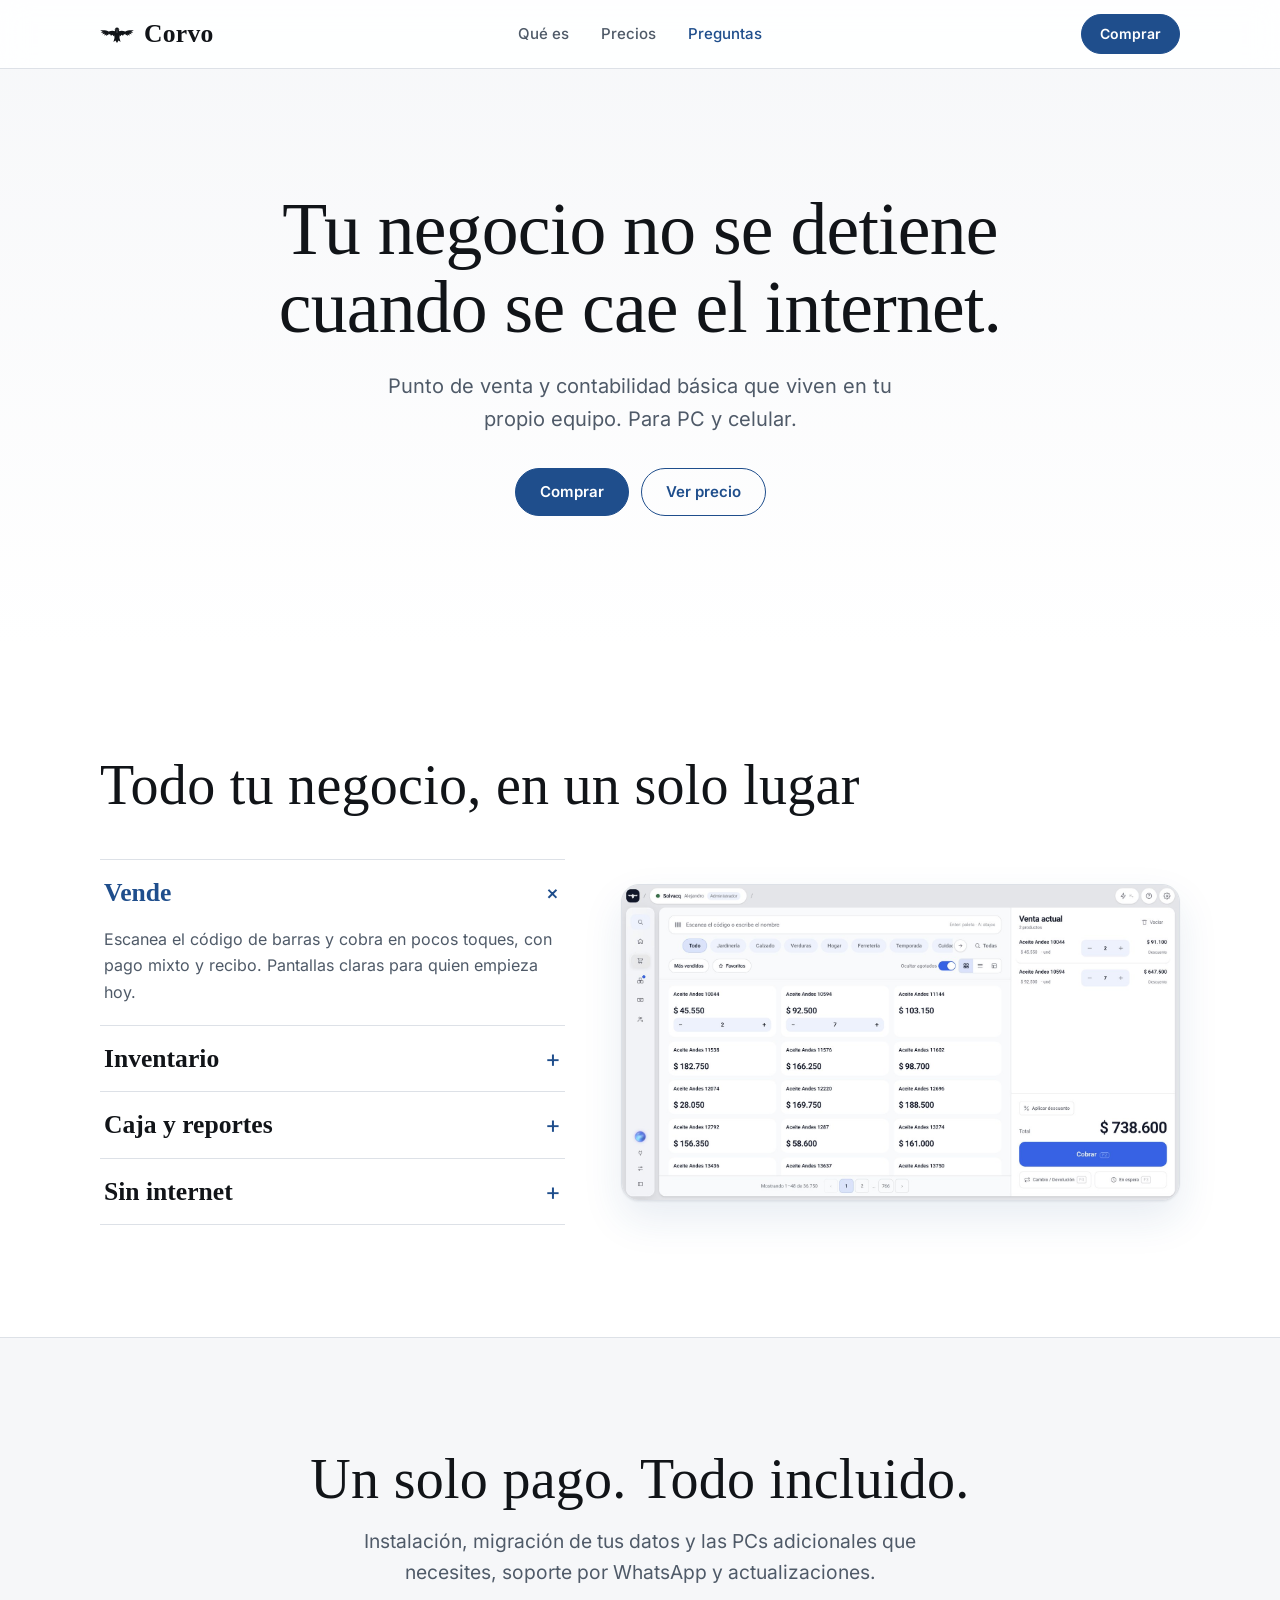
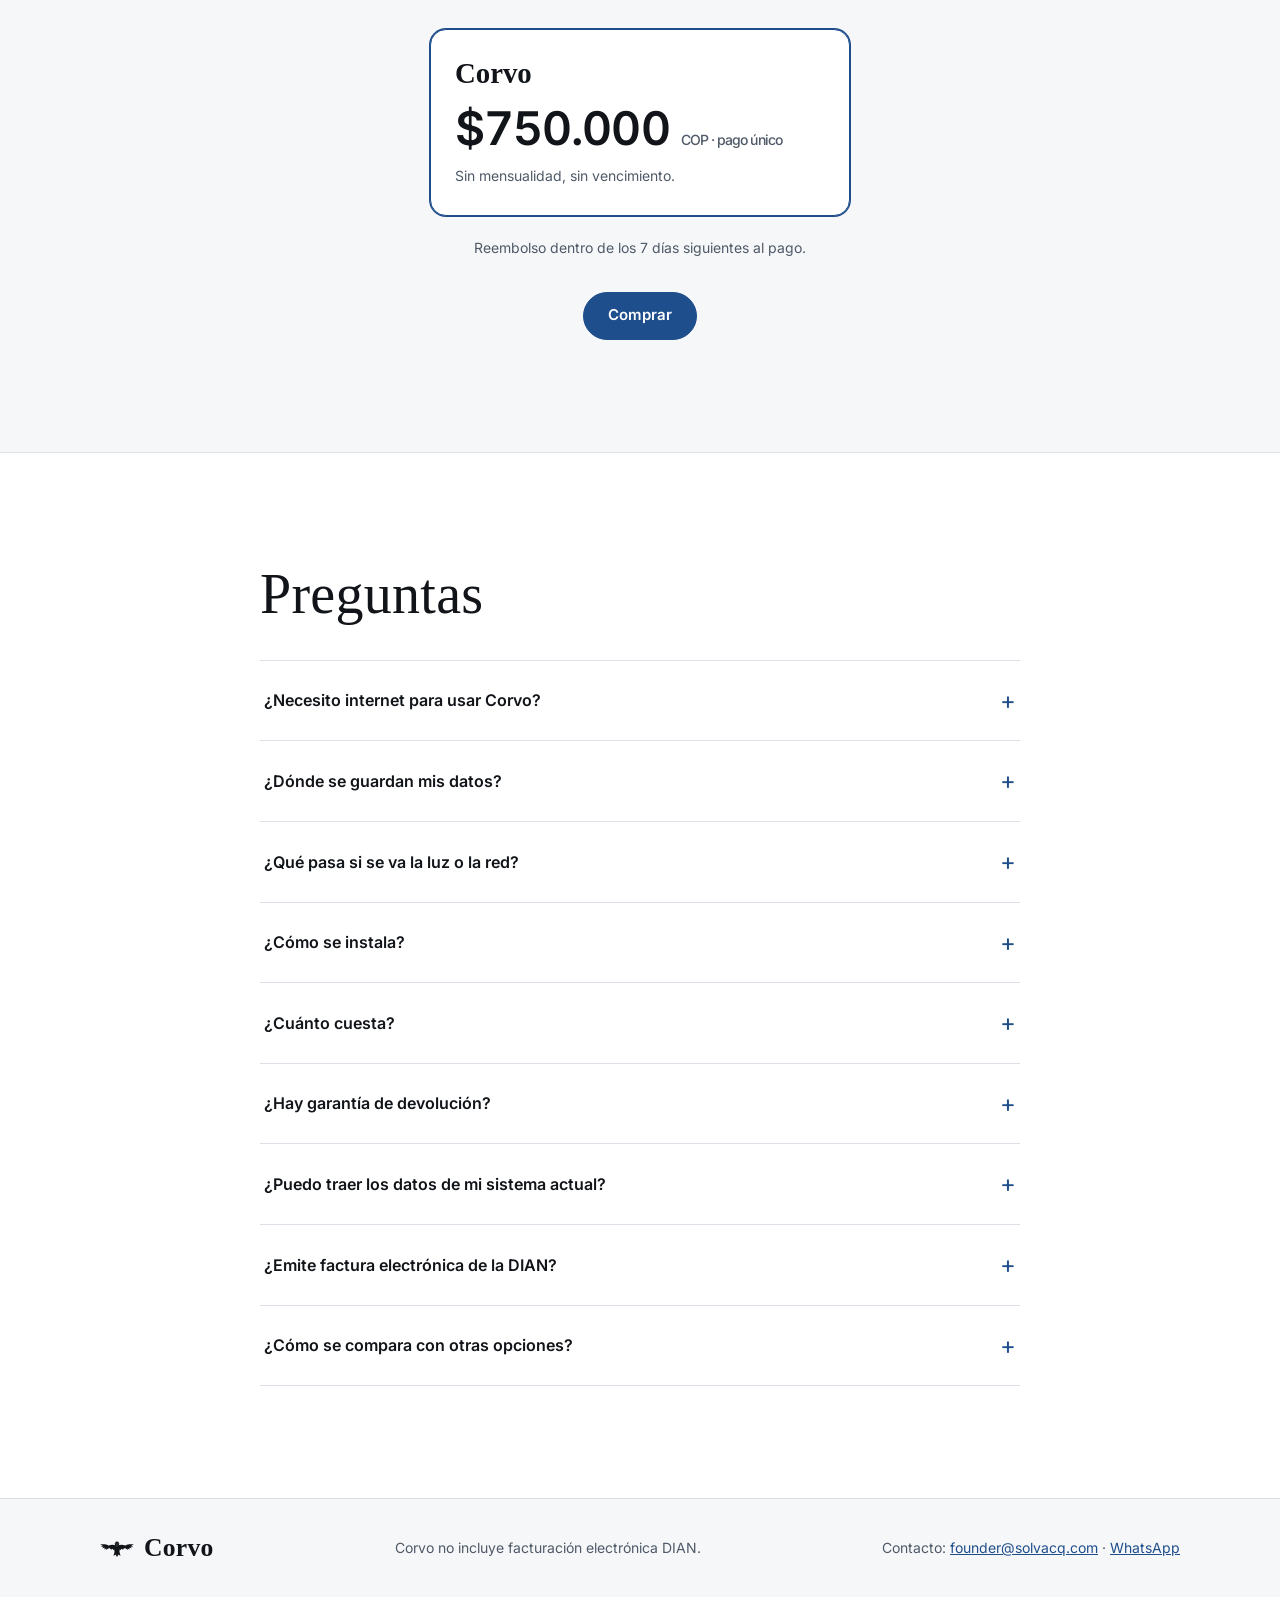
==== commit 714f2ccb: "Sitio: pago único de $750.000 COP (agente/vera/sitio-pago-unico); reembolso de 7 días; se conserva V" ====
--- a/index.html
+++ b/index.html
@@ -53,7 +53,7 @@
       <a href="#que-es">Qué es</a><a href="#precios">Precios</a><a href="#preguntas">Preguntas</a>
     </nav>
     <div class="actions">
-      <a class="btn btn-sm" href="comprar.html">Pedir instalación</a>
+      <a class="btn btn-sm" href="comprar.html">Comprar</a>
       <button class="burger" id="burger" type="button" aria-expanded="false" aria-controls="panel" aria-label="Abrir menú"><span></span><span></span></button>
     </div>
   </div>
@@ -62,7 +62,7 @@
   <nav aria-label="Menú móvil">
     <a href="#que-es">Qué es</a><a href="#precios">Precios</a><a href="#preguntas">Preguntas</a>
   </nav>
-  <a class="btn" href="comprar.html">Pedir instalación</a>
+  <a class="btn" href="comprar.html">Comprar</a>
 </div>
 
 <main id="contenido">
@@ -71,8 +71,8 @@
       <h1 id="titulo">Tu negocio no se detiene<br class="d-br" /> cuando se cae el internet.</h1>
       <p class="sub">Punto de venta y contabilidad básica que viven en tu propio equipo. Para PC y celular.</p>
       <div class="cta">
-        <a class="btn" href="comprar.html">Pedir mi instalación</a>
-        <a class="btn btn-ghost" href="#precios">Ver planes</a>
+        <a class="btn" href="comprar.html">Comprar</a>
+        <a class="btn btn-ghost" href="#precios">Ver precio</a>
       </div>
     </div>
   </section>
@@ -83,7 +83,7 @@
       <div class="show">
         <div class="feats" id="feats">
           <details name="funciones" open><summary>Vende</summary><p>Escanea el código de barras y cobra en pocos toques, con pago mixto y recibo. Pantallas claras para quien empieza hoy.</p></details>
-          <details name="funciones"><summary>Inventario</summary><p>Entradas, compras y kardex en un solo lugar. Alertas de stock bajo y carga de productos desde Excel o CSV.</p></details>
+          <details name="funciones"><summary>Inventario</summary><p>Entradas, compras y kardex en un solo lugar. Alertas de stock bajo.</p></details>
           <details name="funciones"><summary>Caja y reportes</summary><p>Cierre de caja con historial y reportes de ventas al día. Usuarios ilimitados, con roles.</p></details>
           <details name="funciones"><summary>Sin internet</summary><p>Vende aunque se caiga la red. Tus datos viven en tu equipo y los celulares se conectan por el Wi-Fi local.</p></details>
         </div>
@@ -94,18 +94,15 @@
 
   <section class="sec alt" id="precios" aria-labelledby="h-precios">
     <div class="wrap center">
-      <h2 id="h-precios">Dos planes. Todo incluido.</h2>
-      <p class="lead">3 PCs incluidas, soporte por WhatsApp y actualizaciones en ambos planes.</p>
-      <div class="grid2">
-        <article class="plan"><h3>Mensual</h3>
-          <p class="price">$149.900 <span>COP / mes</span></p>
-          <p class="small">Sin permanencia.</p></article>
-        <article class="plan best"><h3>Anual <span class="tag">2 meses gratis</span></h3>
-          <p class="price">$1.499.000 <span>COP / año</span></p>
-          <p class="small">Pagas 10 meses y usas 12.</p></article>
+      <h2 id="h-precios">Un solo pago. Todo incluido.</h2>
+      <p class="lead">Instalación, migración de tus datos y las PCs adicionales que necesites, soporte por WhatsApp y actualizaciones.</p>
+      <div class="grid2 uno">
+        <article class="plan best"><h3>Corvo</h3>
+          <p class="price">$750.000 <span>COP · pago único</span></p>
+          <p class="small">Sin mensualidad, sin vencimiento.</p></article>
       </div>
-      <p class="note">La instalación asistida se paga una sola vez, aparte del plan. <span data-reembolso>Reembolso dentro de los 7 días siguientes al pago, en ambos planes.</span></p>
-      <div class="cta"><a class="btn" href="comprar.html">Pedir mi instalación</a></div>
+      <p class="note"><span data-reembolso>Reembolso dentro de los 7 días siguientes al pago.</span></p>
+      <div class="cta"><a class="btn" href="comprar.html">Comprar</a></div>
     </div>
   </section>
 
@@ -118,14 +115,13 @@
         <details><summary>¿Qué pasa si se va la luz o la red?</summary><p>Al volver la energía, Corvo retoma con tus datos.</p></details>
         <details><summary>¿Cómo se instala?</summary>
           <ol>
-            <li>Pide tu instalación y paga por transferencia con QR. Cuando confirmemos el pago, te enviamos por correo un enlace de un solo uso para descargar el instalador.</li>
-            <li>Crea tu negocio y elige tu plan. Ahí empiezan tus 7 días gratis.</li>
+            <li>Compra y paga por transferencia con QR. Cuando confirmemos el pago, te enviamos por correo un enlace de un solo uso para descargar el instalador.</li>
+            <li>Abre Corvo y crea tu negocio.</li>
             <li>Con el celular en el mismo Wi-Fi, abre la dirección que muestra Corvo y agrégala a tu pantalla de inicio.</li>
           </ol></details>
-        <details><summary>¿Cómo funciona la prueba gratis?</summary><p>Los 7 días gratis empiezan dentro de la app, cuando eliges tu plan, una sola vez por negocio y sin tarjeta. Si decides continuar, pagas el plan por QR. Te avisamos por correo un día antes de que termine.</p></details>
-        <details><summary>¿Cuánto cuesta?</summary><p>$149.900 al mes o $1.499.000 al año (pagas 10 meses y usas 12), con 3 PCs, soporte por WhatsApp y actualizaciones. La instalación asistida se paga una sola vez, aparte del plan.</p></details>
-        <details><summary>¿Hay garantía de devolución?</summary><p>Sí. <span data-reembolso>Reembolso dentro de los 7 días siguientes al pago, en ambos planes.</span> Si no te sirve, escríbenos por WhatsApp y te devolvemos tu dinero.</p></details>
-        <details><summary>¿Puedo traer los datos de mi sistema actual?</summary><p>Sí. Puedes importar inventario, clientes y proveedores desde archivos de Excel o CSV, por ejemplo los exportados desde Aronium.</p></details>
+        <details><summary>¿Cuánto cuesta?</summary><p>$750.000 COP, un solo pago. Incluye la instalación, la migración de tus datos, las PCs adicionales que necesites, soporte por WhatsApp y actualizaciones. No hay mensualidad.</p></details>
+        <details><summary>¿Hay garantía de devolución?</summary><p>Sí. <span data-reembolso>Reembolso dentro de los 7 días siguientes al pago.</span> Si no te sirve, escríbenos por WhatsApp y te devolvemos tu dinero.</p></details>
+        <details><summary>¿Puedo traer los datos de mi sistema actual?</summary><p>Sí. Te traemos tu inventario, clientes y proveedores desde tu sistema actual, por ejemplo Aronium, sin costo adicional.</p></details>
         <details><summary>¿Emite factura electrónica de la DIAN?</summary><p>No. Corvo es para control interno y contable, sin facturación electrónica. Está pensado para negocios que ya facturan con otro sistema y quieren llevar caja, inventario y compras en un solo lugar.</p></details>
         <details><summary>¿Cómo se compara con otras opciones?</summary>
           <div class="table-wrap" role="region" aria-label="Corvo frente a Alegra POS Pyme y Siigo POS Avanzado" tabindex="0">
@@ -142,7 +138,6 @@
             <tr><th scope="row">Tope de ventas</th><td class="me">Ninguno</td><td>$40M/mes</td><td>Ninguno</td></tr>
             <tr><th scope="row">Funciona sin internet</th><td class="me">Sí (local)</td><td>Sí</td><td>—</td></tr>
             <tr><th scope="row">Respaldos y cifrado</th><td class="me">Respaldos: sí. Cifrado: próximamente</td><td>—</td><td>—</td></tr>
-            <tr><th scope="row">Importación Excel/CSV</th><td class="me">Sí</td><td>—</td><td>—</td></tr>
             <tr class="dian"><th scope="row">Facturación electrónica DIAN</th><td class="me"><strong>No</strong></td><td>Sí</td><td>Sí</td></tr>
             <tr><th scope="row">Variantes, promociones y cuentas por pagar</th><td class="me">Próximamente (en construcción)</td><td>—</td><td>—</td></tr>
           </tbody>
--- a/style.css
+++ b/style.css
@@ -98,6 +98,7 @@
 
 /* Precios */
 .grid2 { display: grid; grid-template-columns: repeat(2, minmax(0, 1fr)); gap: 16px; margin-top: 40px; max-width: 760px; margin-inline: auto; text-align: left; }
+.grid2.uno { grid-template-columns: minmax(0, 420px); justify-content: center; }
 @media (max-width: 640px) { .grid2 { grid-template-columns: minmax(0, 1fr); } }
 .plan { background: var(--bg); border: 1px solid var(--line); border-radius: var(--r); padding: 28px 24px; display: flex; flex-direction: column; }
 .plan.best { border-color: var(--accent); box-shadow: 0 0 0 1px var(--accent); }
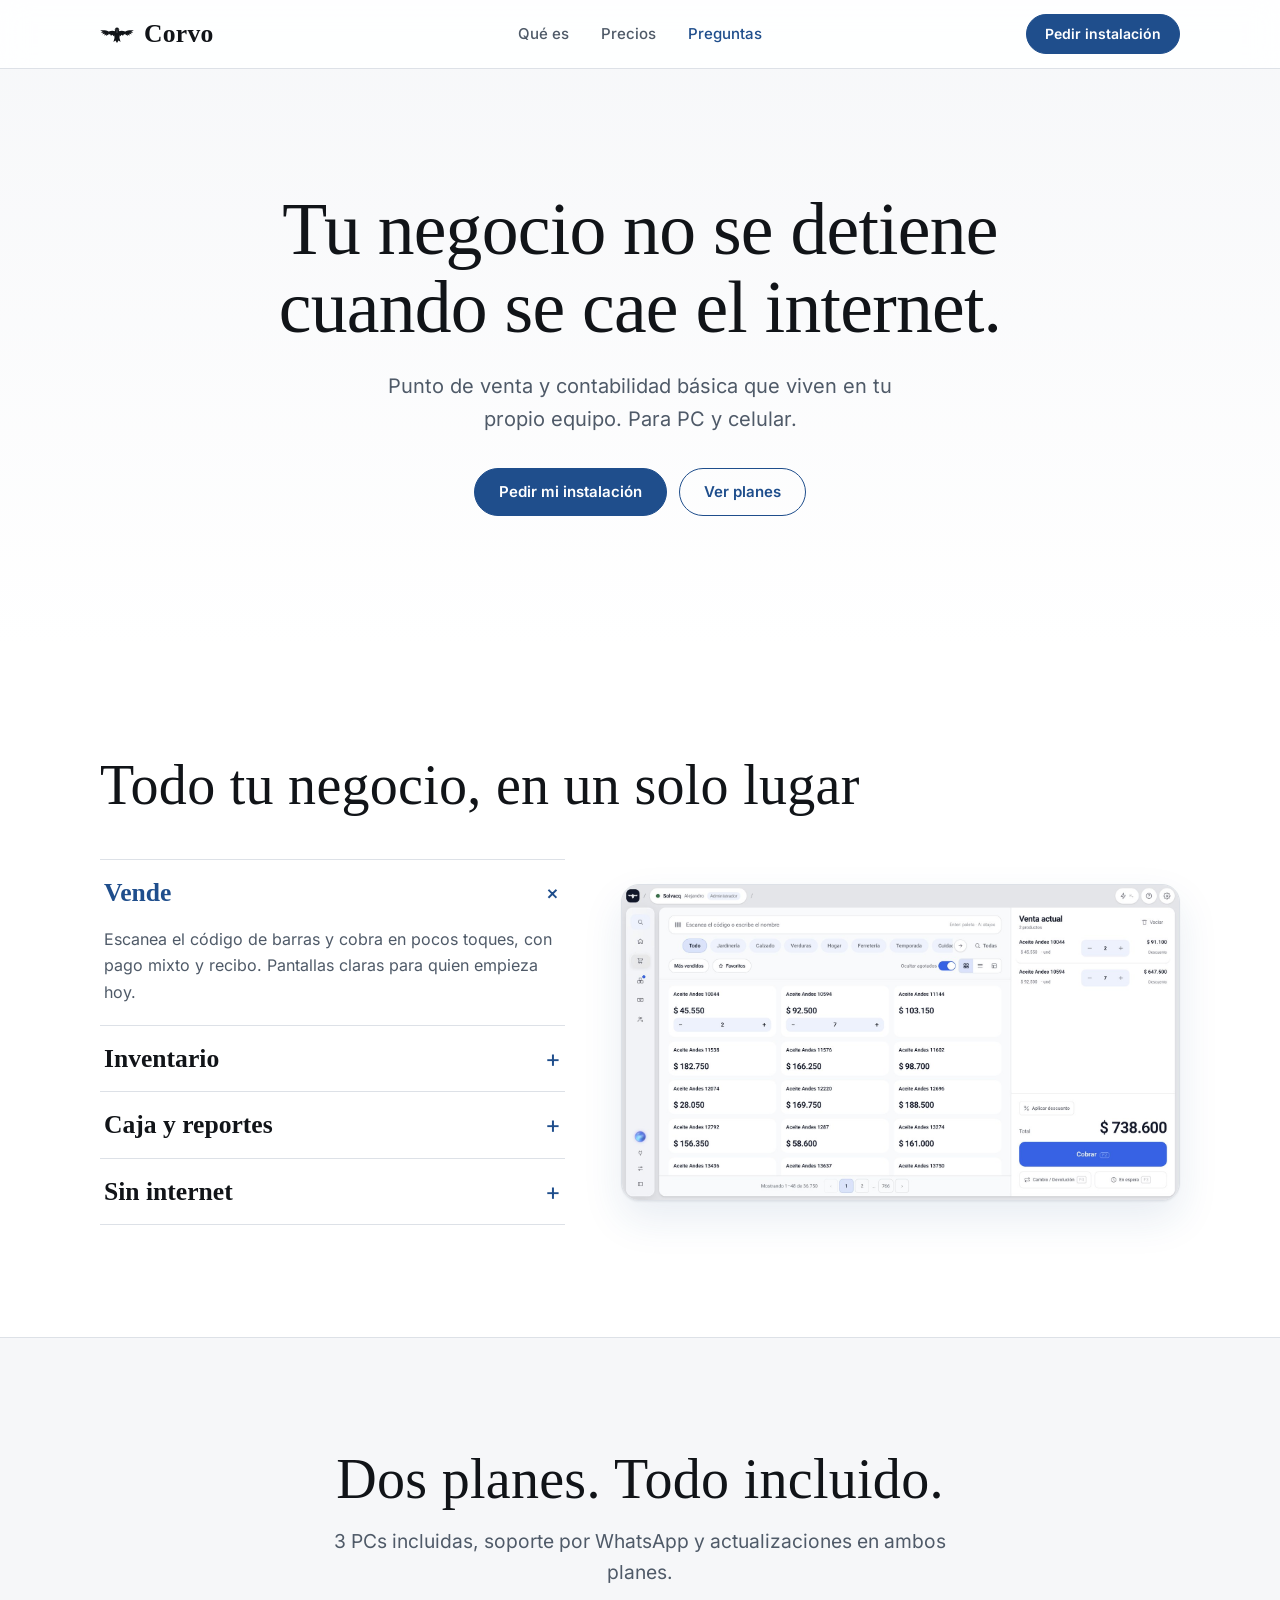
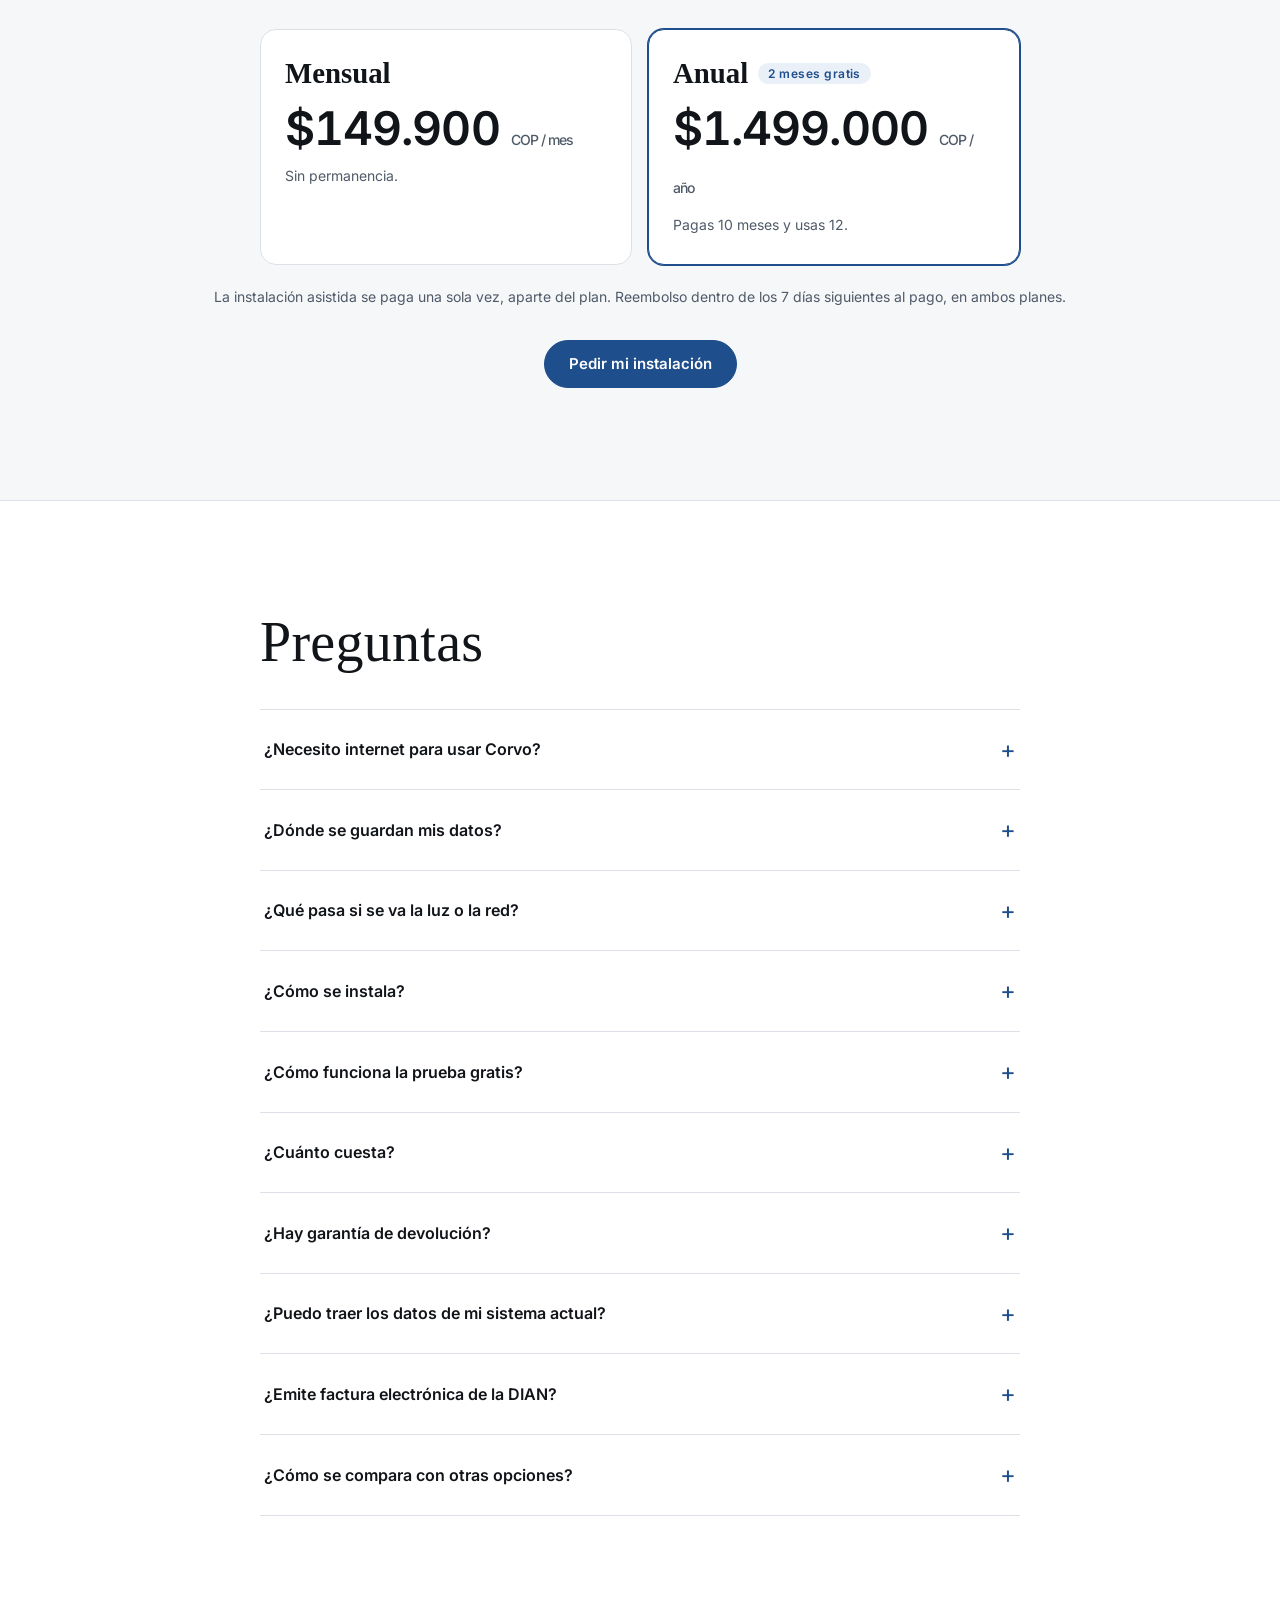
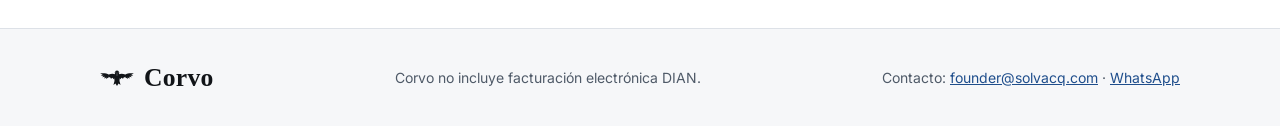
==== commit 74110674: "Revert: sitio de pago único (el Worker aún no entrega $750.000) Co-Authored-By: Claude Sonnet 5.5 <n" ====
--- a/index.html
+++ b/index.html
@@ -53,7 +53,7 @@
       <a href="#que-es">Qué es</a><a href="#precios">Precios</a><a href="#preguntas">Preguntas</a>
     </nav>
     <div class="actions">
-      <a class="btn btn-sm" href="comprar.html">Comprar</a>
+      <a class="btn btn-sm" href="comprar.html">Pedir instalación</a>
       <button class="burger" id="burger" type="button" aria-expanded="false" aria-controls="panel" aria-label="Abrir menú"><span></span><span></span></button>
     </div>
   </div>
@@ -62,7 +62,7 @@
   <nav aria-label="Menú móvil">
     <a href="#que-es">Qué es</a><a href="#precios">Precios</a><a href="#preguntas">Preguntas</a>
   </nav>
-  <a class="btn" href="comprar.html">Comprar</a>
+  <a class="btn" href="comprar.html">Pedir instalación</a>
 </div>
 
 <main id="contenido">
@@ -71,8 +71,8 @@
       <h1 id="titulo">Tu negocio no se detiene<br class="d-br" /> cuando se cae el internet.</h1>
       <p class="sub">Punto de venta y contabilidad básica que viven en tu propio equipo. Para PC y celular.</p>
       <div class="cta">
-        <a class="btn" href="comprar.html">Comprar</a>
-        <a class="btn btn-ghost" href="#precios">Ver precio</a>
+        <a class="btn" href="comprar.html">Pedir mi instalación</a>
+        <a class="btn btn-ghost" href="#precios">Ver planes</a>
       </div>
     </div>
   </section>
@@ -83,7 +83,7 @@
       <div class="show">
         <div class="feats" id="feats">
           <details name="funciones" open><summary>Vende</summary><p>Escanea el código de barras y cobra en pocos toques, con pago mixto y recibo. Pantallas claras para quien empieza hoy.</p></details>
-          <details name="funciones"><summary>Inventario</summary><p>Entradas, compras y kardex en un solo lugar. Alertas de stock bajo.</p></details>
+          <details name="funciones"><summary>Inventario</summary><p>Entradas, compras y kardex en un solo lugar. Alertas de stock bajo y carga de productos desde Excel o CSV.</p></details>
           <details name="funciones"><summary>Caja y reportes</summary><p>Cierre de caja con historial y reportes de ventas al día. Usuarios ilimitados, con roles.</p></details>
           <details name="funciones"><summary>Sin internet</summary><p>Vende aunque se caiga la red. Tus datos viven en tu equipo y los celulares se conectan por el Wi-Fi local.</p></details>
         </div>
@@ -94,15 +94,18 @@
 
   <section class="sec alt" id="precios" aria-labelledby="h-precios">
     <div class="wrap center">
-      <h2 id="h-precios">Un solo pago. Todo incluido.</h2>
-      <p class="lead">Instalación, migración de tus datos y las PCs adicionales que necesites, soporte por WhatsApp y actualizaciones.</p>
-      <div class="grid2 uno">
-        <article class="plan best"><h3>Corvo</h3>
-          <p class="price">$750.000 <span>COP · pago único</span></p>
-          <p class="small">Sin mensualidad, sin vencimiento.</p></article>
+      <h2 id="h-precios">Dos planes. Todo incluido.</h2>
+      <p class="lead">3 PCs incluidas, soporte por WhatsApp y actualizaciones en ambos planes.</p>
+      <div class="grid2">
+        <article class="plan"><h3>Mensual</h3>
+          <p class="price">$149.900 <span>COP / mes</span></p>
+          <p class="small">Sin permanencia.</p></article>
+        <article class="plan best"><h3>Anual <span class="tag">2 meses gratis</span></h3>
+          <p class="price">$1.499.000 <span>COP / año</span></p>
+          <p class="small">Pagas 10 meses y usas 12.</p></article>
       </div>
-      <p class="note"><span data-reembolso>Reembolso dentro de los 7 días siguientes al pago.</span></p>
-      <div class="cta"><a class="btn" href="comprar.html">Comprar</a></div>
+      <p class="note">La instalación asistida se paga una sola vez, aparte del plan. <span data-reembolso>Reembolso dentro de los 7 días siguientes al pago, en ambos planes.</span></p>
+      <div class="cta"><a class="btn" href="comprar.html">Pedir mi instalación</a></div>
     </div>
   </section>
 
@@ -115,13 +118,14 @@
         <details><summary>¿Qué pasa si se va la luz o la red?</summary><p>Al volver la energía, Corvo retoma con tus datos.</p></details>
         <details><summary>¿Cómo se instala?</summary>
           <ol>
-            <li>Compra y paga por transferencia con QR. Cuando confirmemos el pago, te enviamos por correo un enlace de un solo uso para descargar el instalador.</li>
-            <li>Abre Corvo y crea tu negocio.</li>
+            <li>Pide tu instalación y paga por transferencia con QR. Cuando confirmemos el pago, te enviamos por correo un enlace de un solo uso para descargar el instalador.</li>
+            <li>Crea tu negocio y elige tu plan. Ahí empiezan tus 7 días gratis.</li>
             <li>Con el celular en el mismo Wi-Fi, abre la dirección que muestra Corvo y agrégala a tu pantalla de inicio.</li>
           </ol></details>
-        <details><summary>¿Cuánto cuesta?</summary><p>$750.000 COP, un solo pago. Incluye la instalación, la migración de tus datos, las PCs adicionales que necesites, soporte por WhatsApp y actualizaciones. No hay mensualidad.</p></details>
-        <details><summary>¿Hay garantía de devolución?</summary><p>Sí. <span data-reembolso>Reembolso dentro de los 7 días siguientes al pago.</span> Si no te sirve, escríbenos por WhatsApp y te devolvemos tu dinero.</p></details>
-        <details><summary>¿Puedo traer los datos de mi sistema actual?</summary><p>Sí. Te traemos tu inventario, clientes y proveedores desde tu sistema actual, por ejemplo Aronium, sin costo adicional.</p></details>
+        <details><summary>¿Cómo funciona la prueba gratis?</summary><p>Los 7 días gratis empiezan dentro de la app, cuando eliges tu plan, una sola vez por negocio y sin tarjeta. Si decides continuar, pagas el plan por QR. Te avisamos por correo un día antes de que termine.</p></details>
+        <details><summary>¿Cuánto cuesta?</summary><p>$149.900 al mes o $1.499.000 al año (pagas 10 meses y usas 12), con 3 PCs, soporte por WhatsApp y actualizaciones. La instalación asistida se paga una sola vez, aparte del plan.</p></details>
+        <details><summary>¿Hay garantía de devolución?</summary><p>Sí. <span data-reembolso>Reembolso dentro de los 7 días siguientes al pago, en ambos planes.</span> Si no te sirve, escríbenos por WhatsApp y te devolvemos tu dinero.</p></details>
+        <details><summary>¿Puedo traer los datos de mi sistema actual?</summary><p>Sí. Puedes importar inventario, clientes y proveedores desde archivos de Excel o CSV, por ejemplo los exportados desde Aronium.</p></details>
         <details><summary>¿Emite factura electrónica de la DIAN?</summary><p>No. Corvo es para control interno y contable, sin facturación electrónica. Está pensado para negocios que ya facturan con otro sistema y quieren llevar caja, inventario y compras en un solo lugar.</p></details>
         <details><summary>¿Cómo se compara con otras opciones?</summary>
           <div class="table-wrap" role="region" aria-label="Corvo frente a Alegra POS Pyme y Siigo POS Avanzado" tabindex="0">
@@ -138,6 +142,7 @@
             <tr><th scope="row">Tope de ventas</th><td class="me">Ninguno</td><td>$40M/mes</td><td>Ninguno</td></tr>
             <tr><th scope="row">Funciona sin internet</th><td class="me">Sí (local)</td><td>Sí</td><td>—</td></tr>
             <tr><th scope="row">Respaldos y cifrado</th><td class="me">Respaldos: sí. Cifrado: próximamente</td><td>—</td><td>—</td></tr>
+            <tr><th scope="row">Importación Excel/CSV</th><td class="me">Sí</td><td>—</td><td>—</td></tr>
             <tr class="dian"><th scope="row">Facturación electrónica DIAN</th><td class="me"><strong>No</strong></td><td>Sí</td><td>Sí</td></tr>
             <tr><th scope="row">Variantes, promociones y cuentas por pagar</th><td class="me">Próximamente (en construcción)</td><td>—</td><td>—</td></tr>
           </tbody>
--- a/style.css
+++ b/style.css
@@ -98,7 +98,6 @@
 
 /* Precios */
 .grid2 { display: grid; grid-template-columns: repeat(2, minmax(0, 1fr)); gap: 16px; margin-top: 40px; max-width: 760px; margin-inline: auto; text-align: left; }
-.grid2.uno { grid-template-columns: minmax(0, 420px); justify-content: center; }
 @media (max-width: 640px) { .grid2 { grid-template-columns: minmax(0, 1fr); } }
 .plan { background: var(--bg); border: 1px solid var(--line); border-radius: var(--r); padding: 28px 24px; display: flex; flex-direction: column; }
 .plan.best { border-color: var(--accent); box-shadow: 0 0 0 1px var(--accent); }
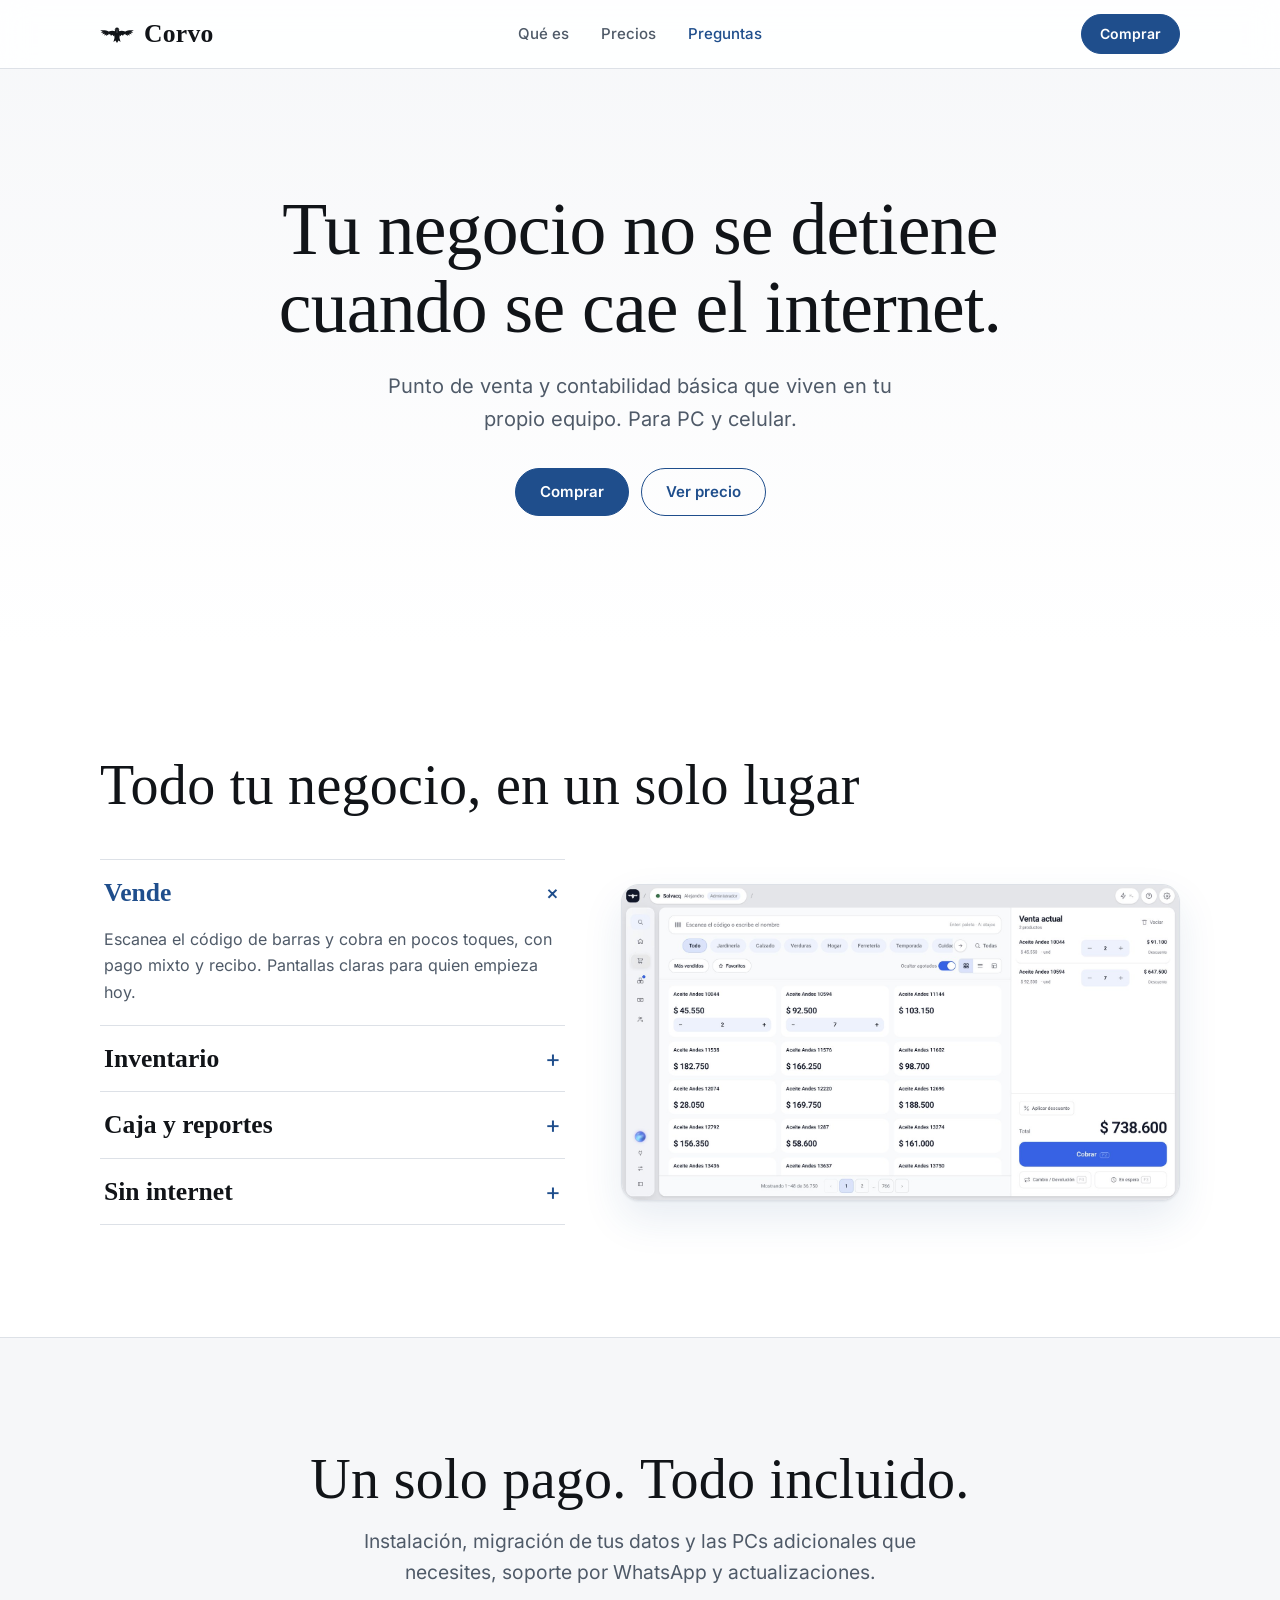
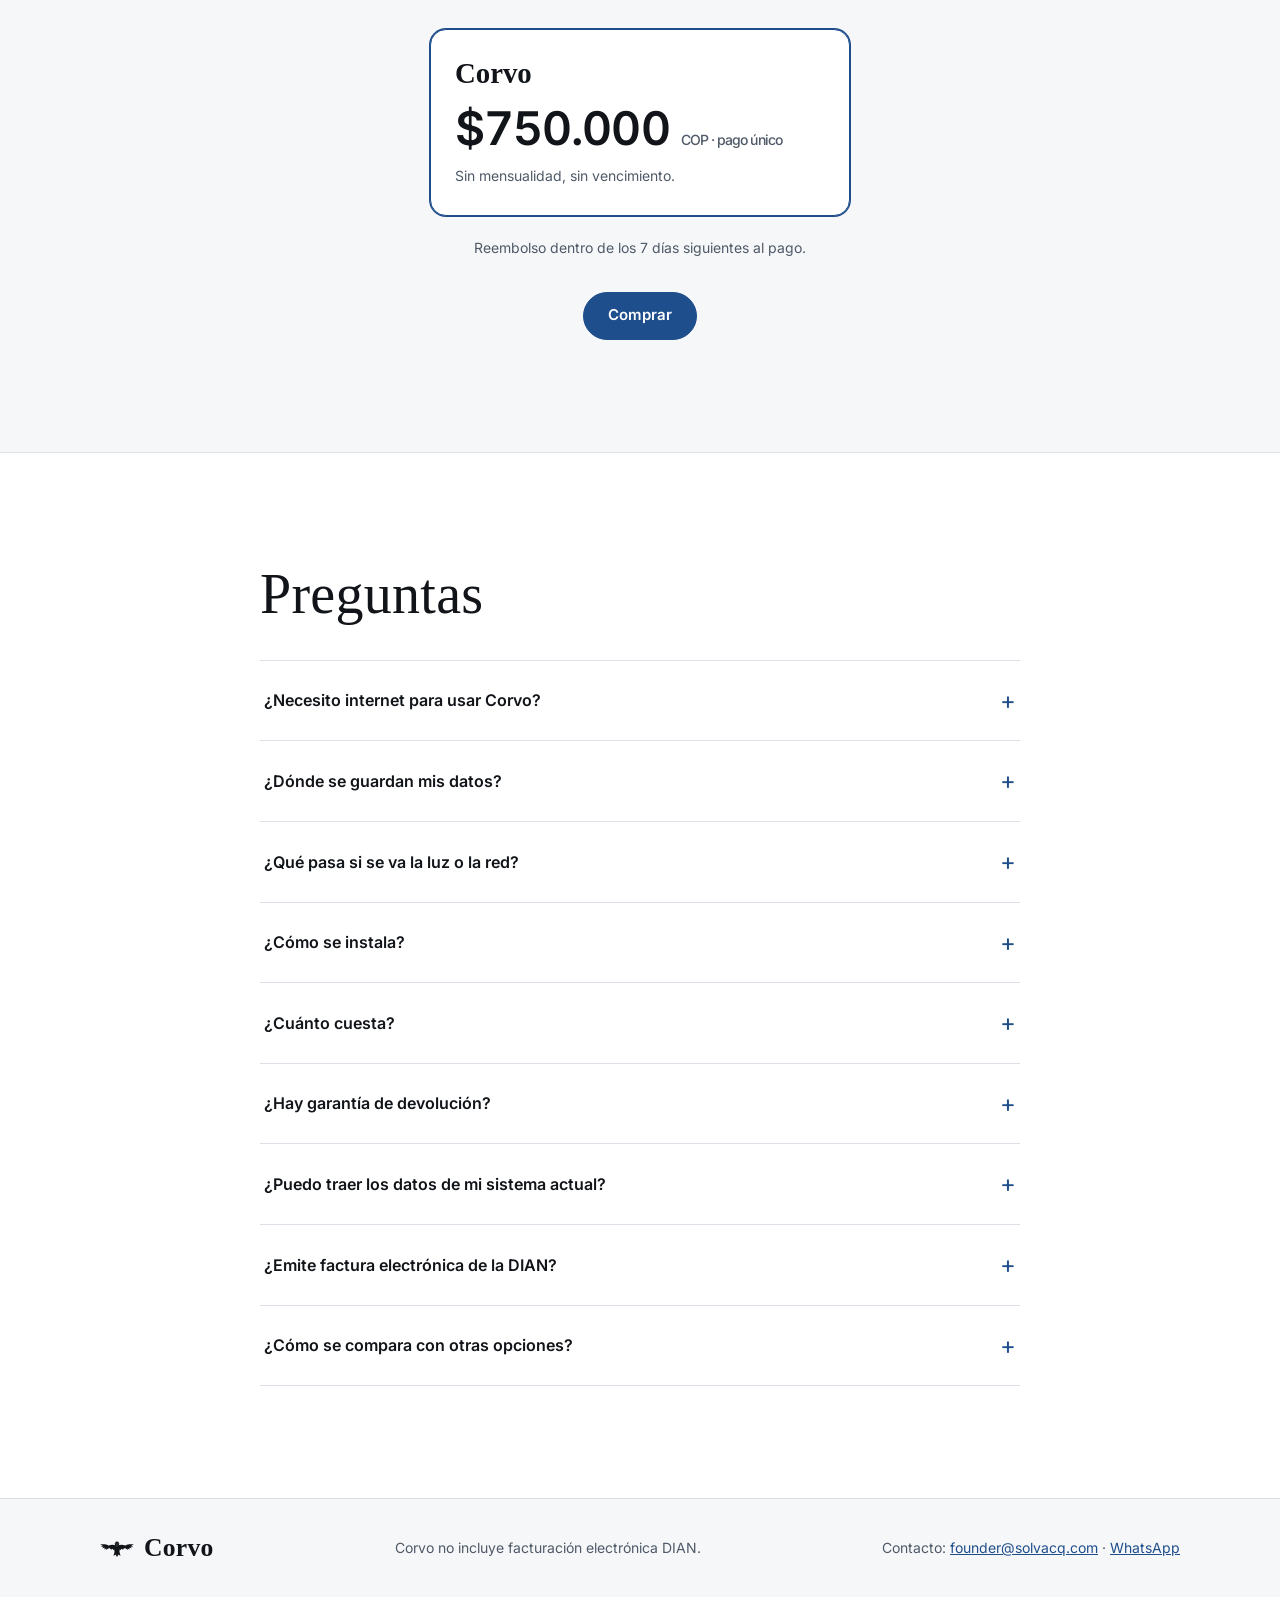
==== commit 2496adf9: "Sitio: re-aplica pago único de $750.000 COP (revert del revert 7411067; Worker ya activo) Co-Authore" ====
--- a/index.html
+++ b/index.html
@@ -53,7 +53,7 @@
       <a href="#que-es">Qué es</a><a href="#precios">Precios</a><a href="#preguntas">Preguntas</a>
     </nav>
     <div class="actions">
-      <a class="btn btn-sm" href="comprar.html">Pedir instalación</a>
+      <a class="btn btn-sm" href="comprar.html">Comprar</a>
       <button class="burger" id="burger" type="button" aria-expanded="false" aria-controls="panel" aria-label="Abrir menú"><span></span><span></span></button>
     </div>
   </div>
@@ -62,7 +62,7 @@
   <nav aria-label="Menú móvil">
     <a href="#que-es">Qué es</a><a href="#precios">Precios</a><a href="#preguntas">Preguntas</a>
   </nav>
-  <a class="btn" href="comprar.html">Pedir instalación</a>
+  <a class="btn" href="comprar.html">Comprar</a>
 </div>
 
 <main id="contenido">
@@ -71,8 +71,8 @@
       <h1 id="titulo">Tu negocio no se detiene<br class="d-br" /> cuando se cae el internet.</h1>
       <p class="sub">Punto de venta y contabilidad básica que viven en tu propio equipo. Para PC y celular.</p>
       <div class="cta">
-        <a class="btn" href="comprar.html">Pedir mi instalación</a>
-        <a class="btn btn-ghost" href="#precios">Ver planes</a>
+        <a class="btn" href="comprar.html">Comprar</a>
+        <a class="btn btn-ghost" href="#precios">Ver precio</a>
       </div>
     </div>
   </section>
@@ -83,7 +83,7 @@
       <div class="show">
         <div class="feats" id="feats">
           <details name="funciones" open><summary>Vende</summary><p>Escanea el código de barras y cobra en pocos toques, con pago mixto y recibo. Pantallas claras para quien empieza hoy.</p></details>
-          <details name="funciones"><summary>Inventario</summary><p>Entradas, compras y kardex en un solo lugar. Alertas de stock bajo y carga de productos desde Excel o CSV.</p></details>
+          <details name="funciones"><summary>Inventario</summary><p>Entradas, compras y kardex en un solo lugar. Alertas de stock bajo.</p></details>
           <details name="funciones"><summary>Caja y reportes</summary><p>Cierre de caja con historial y reportes de ventas al día. Usuarios ilimitados, con roles.</p></details>
           <details name="funciones"><summary>Sin internet</summary><p>Vende aunque se caiga la red. Tus datos viven en tu equipo y los celulares se conectan por el Wi-Fi local.</p></details>
         </div>
@@ -94,18 +94,15 @@
 
   <section class="sec alt" id="precios" aria-labelledby="h-precios">
     <div class="wrap center">
-      <h2 id="h-precios">Dos planes. Todo incluido.</h2>
-      <p class="lead">3 PCs incluidas, soporte por WhatsApp y actualizaciones en ambos planes.</p>
-      <div class="grid2">
-        <article class="plan"><h3>Mensual</h3>
-          <p class="price">$149.900 <span>COP / mes</span></p>
-          <p class="small">Sin permanencia.</p></article>
-        <article class="plan best"><h3>Anual <span class="tag">2 meses gratis</span></h3>
-          <p class="price">$1.499.000 <span>COP / año</span></p>
-          <p class="small">Pagas 10 meses y usas 12.</p></article>
+      <h2 id="h-precios">Un solo pago. Todo incluido.</h2>
+      <p class="lead">Instalación, migración de tus datos y las PCs adicionales que necesites, soporte por WhatsApp y actualizaciones.</p>
+      <div class="grid2 uno">
+        <article class="plan best"><h3>Corvo</h3>
+          <p class="price">$750.000 <span>COP · pago único</span></p>
+          <p class="small">Sin mensualidad, sin vencimiento.</p></article>
       </div>
-      <p class="note">La instalación asistida se paga una sola vez, aparte del plan. <span data-reembolso>Reembolso dentro de los 7 días siguientes al pago, en ambos planes.</span></p>
-      <div class="cta"><a class="btn" href="comprar.html">Pedir mi instalación</a></div>
+      <p class="note"><span data-reembolso>Reembolso dentro de los 7 días siguientes al pago.</span></p>
+      <div class="cta"><a class="btn" href="comprar.html">Comprar</a></div>
     </div>
   </section>
 
@@ -118,14 +115,13 @@
         <details><summary>¿Qué pasa si se va la luz o la red?</summary><p>Al volver la energía, Corvo retoma con tus datos.</p></details>
         <details><summary>¿Cómo se instala?</summary>
           <ol>
-            <li>Pide tu instalación y paga por transferencia con QR. Cuando confirmemos el pago, te enviamos por correo un enlace de un solo uso para descargar el instalador.</li>
-            <li>Crea tu negocio y elige tu plan. Ahí empiezan tus 7 días gratis.</li>
+            <li>Compra y paga por transferencia con QR. Cuando confirmemos el pago, te enviamos por correo un enlace de un solo uso para descargar el instalador.</li>
+            <li>Abre Corvo y crea tu negocio.</li>
             <li>Con el celular en el mismo Wi-Fi, abre la dirección que muestra Corvo y agrégala a tu pantalla de inicio.</li>
           </ol></details>
-        <details><summary>¿Cómo funciona la prueba gratis?</summary><p>Los 7 días gratis empiezan dentro de la app, cuando eliges tu plan, una sola vez por negocio y sin tarjeta. Si decides continuar, pagas el plan por QR. Te avisamos por correo un día antes de que termine.</p></details>
-        <details><summary>¿Cuánto cuesta?</summary><p>$149.900 al mes o $1.499.000 al año (pagas 10 meses y usas 12), con 3 PCs, soporte por WhatsApp y actualizaciones. La instalación asistida se paga una sola vez, aparte del plan.</p></details>
-        <details><summary>¿Hay garantía de devolución?</summary><p>Sí. <span data-reembolso>Reembolso dentro de los 7 días siguientes al pago, en ambos planes.</span> Si no te sirve, escríbenos por WhatsApp y te devolvemos tu dinero.</p></details>
-        <details><summary>¿Puedo traer los datos de mi sistema actual?</summary><p>Sí. Puedes importar inventario, clientes y proveedores desde archivos de Excel o CSV, por ejemplo los exportados desde Aronium.</p></details>
+        <details><summary>¿Cuánto cuesta?</summary><p>$750.000 COP, un solo pago. Incluye la instalación, la migración de tus datos, las PCs adicionales que necesites, soporte por WhatsApp y actualizaciones. No hay mensualidad.</p></details>
+        <details><summary>¿Hay garantía de devolución?</summary><p>Sí. <span data-reembolso>Reembolso dentro de los 7 días siguientes al pago.</span> Si no te sirve, escríbenos por WhatsApp y te devolvemos tu dinero.</p></details>
+        <details><summary>¿Puedo traer los datos de mi sistema actual?</summary><p>Sí. Te traemos tu inventario, clientes y proveedores desde tu sistema actual, por ejemplo Aronium, sin costo adicional.</p></details>
         <details><summary>¿Emite factura electrónica de la DIAN?</summary><p>No. Corvo es para control interno y contable, sin facturación electrónica. Está pensado para negocios que ya facturan con otro sistema y quieren llevar caja, inventario y compras en un solo lugar.</p></details>
         <details><summary>¿Cómo se compara con otras opciones?</summary>
           <div class="table-wrap" role="region" aria-label="Corvo frente a Alegra POS Pyme y Siigo POS Avanzado" tabindex="0">
@@ -142,7 +138,6 @@
             <tr><th scope="row">Tope de ventas</th><td class="me">Ninguno</td><td>$40M/mes</td><td>Ninguno</td></tr>
             <tr><th scope="row">Funciona sin internet</th><td class="me">Sí (local)</td><td>Sí</td><td>—</td></tr>
             <tr><th scope="row">Respaldos y cifrado</th><td class="me">Respaldos: sí. Cifrado: próximamente</td><td>—</td><td>—</td></tr>
-            <tr><th scope="row">Importación Excel/CSV</th><td class="me">Sí</td><td>—</td><td>—</td></tr>
             <tr class="dian"><th scope="row">Facturación electrónica DIAN</th><td class="me"><strong>No</strong></td><td>Sí</td><td>Sí</td></tr>
             <tr><th scope="row">Variantes, promociones y cuentas por pagar</th><td class="me">Próximamente (en construcción)</td><td>—</td><td>—</td></tr>
           </tbody>
--- a/style.css
+++ b/style.css
@@ -98,6 +98,7 @@
 
 /* Precios */
 .grid2 { display: grid; grid-template-columns: repeat(2, minmax(0, 1fr)); gap: 16px; margin-top: 40px; max-width: 760px; margin-inline: auto; text-align: left; }
+.grid2.uno { grid-template-columns: minmax(0, 420px); justify-content: center; }
 @media (max-width: 640px) { .grid2 { grid-template-columns: minmax(0, 1fr); } }
 .plan { background: var(--bg); border: 1px solid var(--line); border-radius: var(--r); padding: 28px 24px; display: flex; flex-direction: column; }
 .plan.best { border-color: var(--accent); box-shadow: 0 0 0 1px var(--accent); }
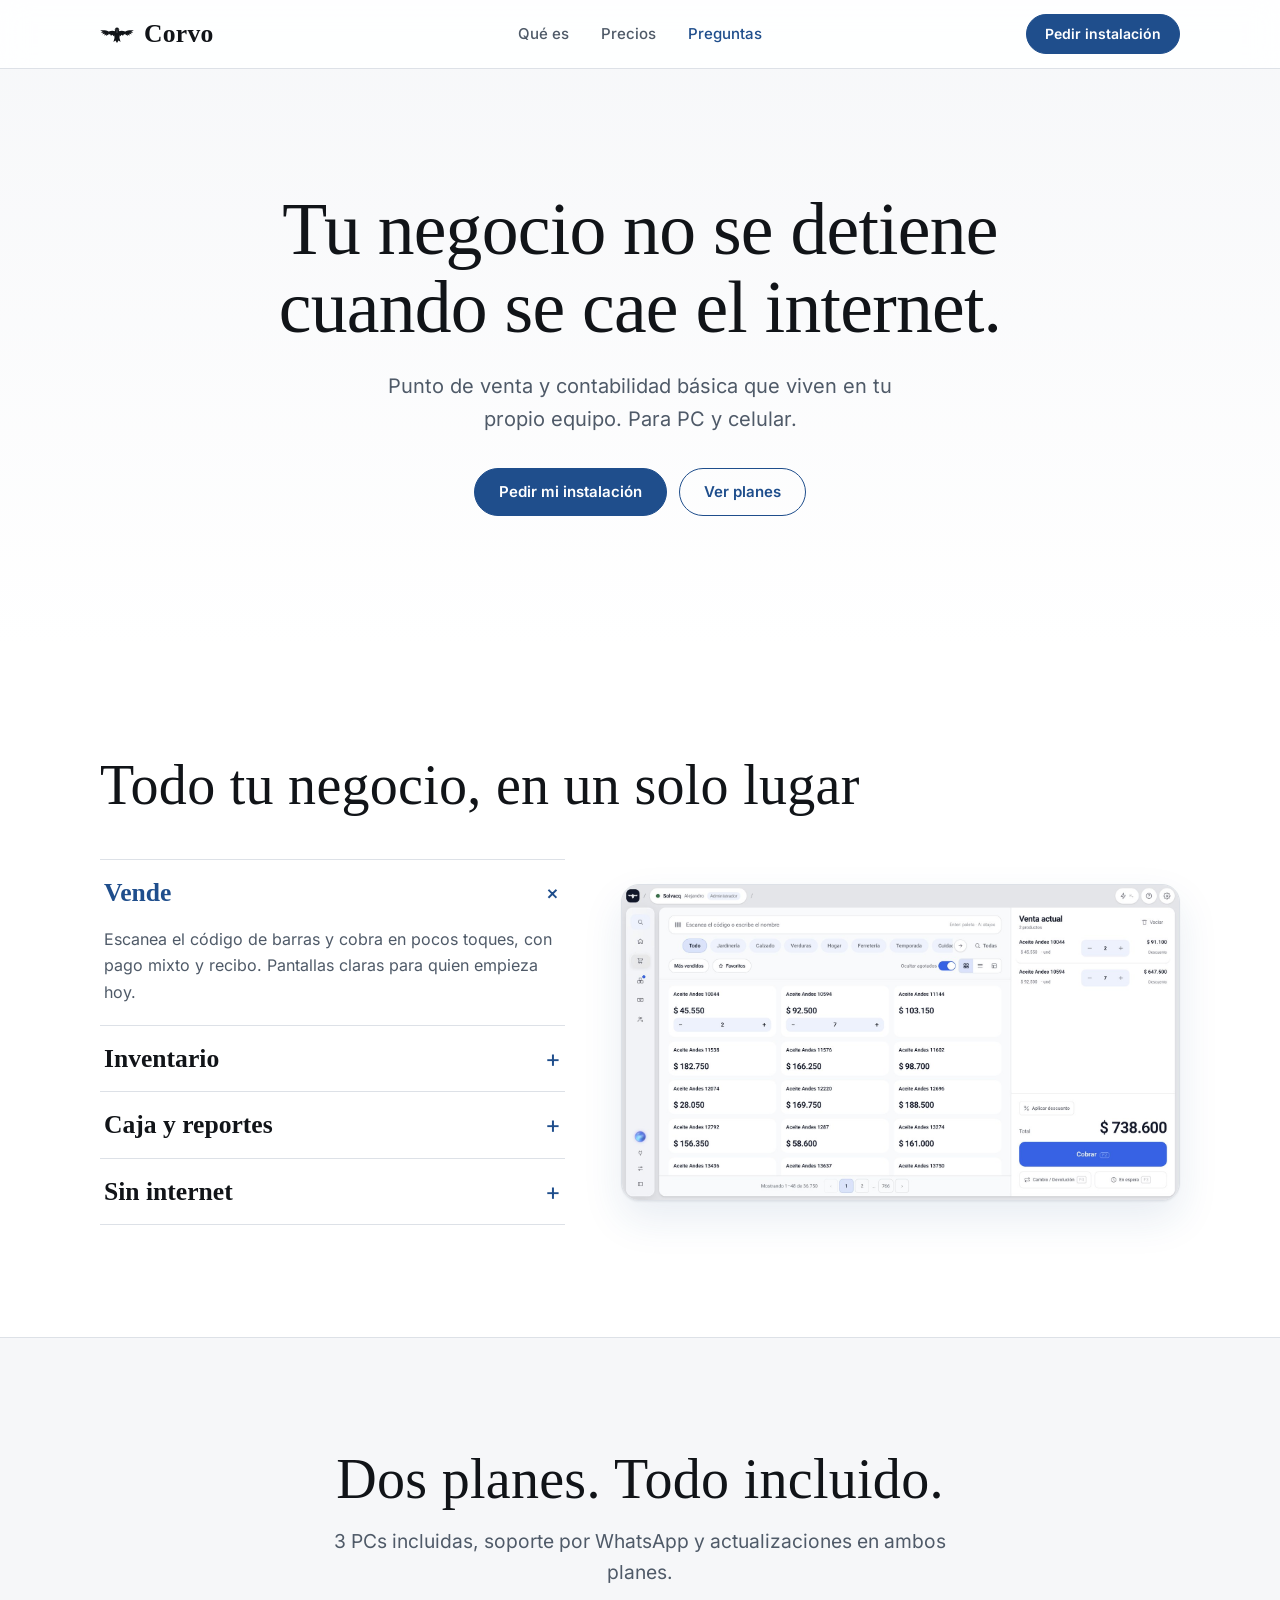
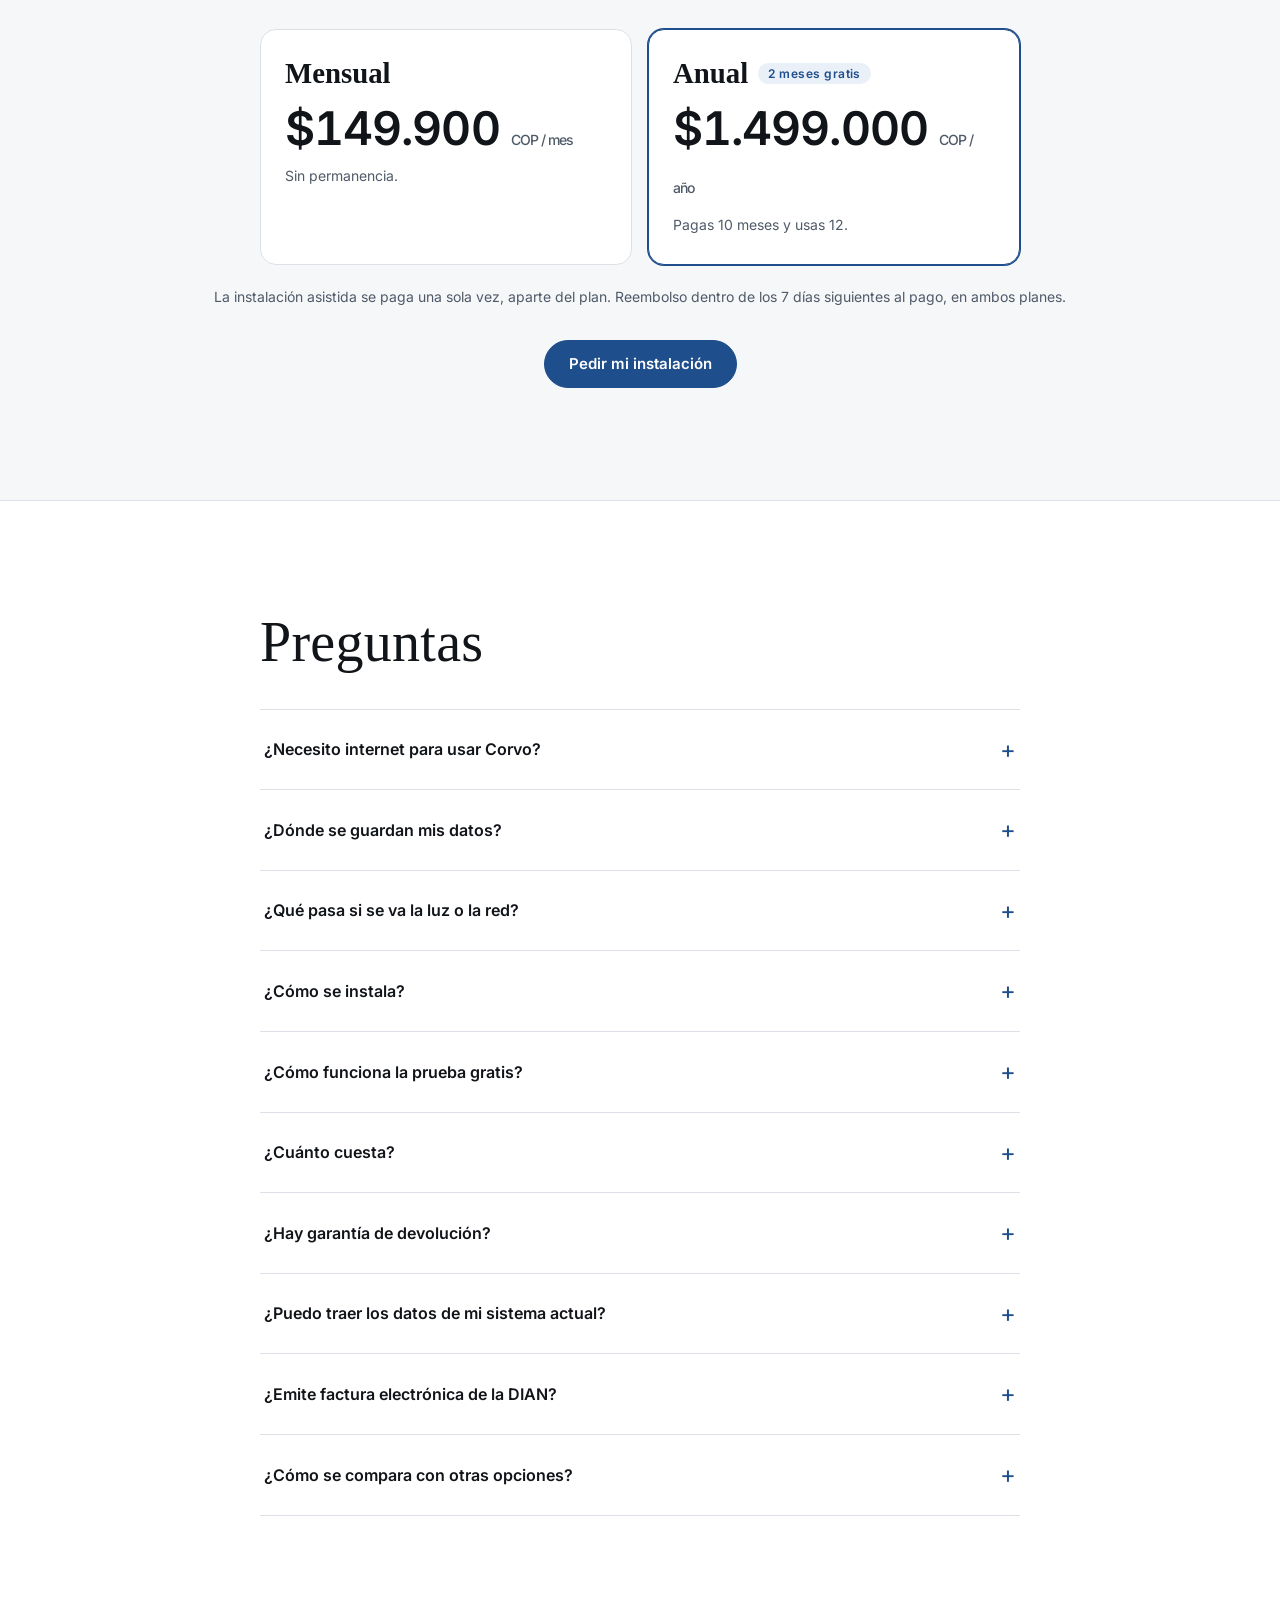
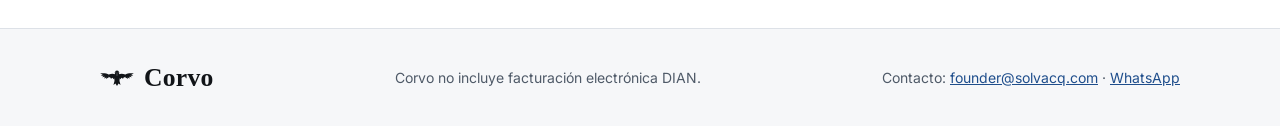
==== commit 11eed2f3: "Revert: build de Pages fallido al re-aplicar el pago único Co-Authored-By: Claude Sonnet 5.5 <norepl" ====
--- a/index.html
+++ b/index.html
@@ -53,7 +53,7 @@
       <a href="#que-es">Qué es</a><a href="#precios">Precios</a><a href="#preguntas">Preguntas</a>
     </nav>
     <div class="actions">
-      <a class="btn btn-sm" href="comprar.html">Comprar</a>
+      <a class="btn btn-sm" href="comprar.html">Pedir instalación</a>
       <button class="burger" id="burger" type="button" aria-expanded="false" aria-controls="panel" aria-label="Abrir menú"><span></span><span></span></button>
     </div>
   </div>
@@ -62,7 +62,7 @@
   <nav aria-label="Menú móvil">
     <a href="#que-es">Qué es</a><a href="#precios">Precios</a><a href="#preguntas">Preguntas</a>
   </nav>
-  <a class="btn" href="comprar.html">Comprar</a>
+  <a class="btn" href="comprar.html">Pedir instalación</a>
 </div>
 
 <main id="contenido">
@@ -71,8 +71,8 @@
       <h1 id="titulo">Tu negocio no se detiene<br class="d-br" /> cuando se cae el internet.</h1>
       <p class="sub">Punto de venta y contabilidad básica que viven en tu propio equipo. Para PC y celular.</p>
       <div class="cta">
-        <a class="btn" href="comprar.html">Comprar</a>
-        <a class="btn btn-ghost" href="#precios">Ver precio</a>
+        <a class="btn" href="comprar.html">Pedir mi instalación</a>
+        <a class="btn btn-ghost" href="#precios">Ver planes</a>
       </div>
     </div>
   </section>
@@ -83,7 +83,7 @@
       <div class="show">
         <div class="feats" id="feats">
           <details name="funciones" open><summary>Vende</summary><p>Escanea el código de barras y cobra en pocos toques, con pago mixto y recibo. Pantallas claras para quien empieza hoy.</p></details>
-          <details name="funciones"><summary>Inventario</summary><p>Entradas, compras y kardex en un solo lugar. Alertas de stock bajo.</p></details>
+          <details name="funciones"><summary>Inventario</summary><p>Entradas, compras y kardex en un solo lugar. Alertas de stock bajo y carga de productos desde Excel o CSV.</p></details>
           <details name="funciones"><summary>Caja y reportes</summary><p>Cierre de caja con historial y reportes de ventas al día. Usuarios ilimitados, con roles.</p></details>
           <details name="funciones"><summary>Sin internet</summary><p>Vende aunque se caiga la red. Tus datos viven en tu equipo y los celulares se conectan por el Wi-Fi local.</p></details>
         </div>
@@ -94,15 +94,18 @@
 
   <section class="sec alt" id="precios" aria-labelledby="h-precios">
     <div class="wrap center">
-      <h2 id="h-precios">Un solo pago. Todo incluido.</h2>
-      <p class="lead">Instalación, migración de tus datos y las PCs adicionales que necesites, soporte por WhatsApp y actualizaciones.</p>
-      <div class="grid2 uno">
-        <article class="plan best"><h3>Corvo</h3>
-          <p class="price">$750.000 <span>COP · pago único</span></p>
-          <p class="small">Sin mensualidad, sin vencimiento.</p></article>
+      <h2 id="h-precios">Dos planes. Todo incluido.</h2>
+      <p class="lead">3 PCs incluidas, soporte por WhatsApp y actualizaciones en ambos planes.</p>
+      <div class="grid2">
+        <article class="plan"><h3>Mensual</h3>
+          <p class="price">$149.900 <span>COP / mes</span></p>
+          <p class="small">Sin permanencia.</p></article>
+        <article class="plan best"><h3>Anual <span class="tag">2 meses gratis</span></h3>
+          <p class="price">$1.499.000 <span>COP / año</span></p>
+          <p class="small">Pagas 10 meses y usas 12.</p></article>
       </div>
-      <p class="note"><span data-reembolso>Reembolso dentro de los 7 días siguientes al pago.</span></p>
-      <div class="cta"><a class="btn" href="comprar.html">Comprar</a></div>
+      <p class="note">La instalación asistida se paga una sola vez, aparte del plan. <span data-reembolso>Reembolso dentro de los 7 días siguientes al pago, en ambos planes.</span></p>
+      <div class="cta"><a class="btn" href="comprar.html">Pedir mi instalación</a></div>
     </div>
   </section>
 
@@ -115,13 +118,14 @@
         <details><summary>¿Qué pasa si se va la luz o la red?</summary><p>Al volver la energía, Corvo retoma con tus datos.</p></details>
         <details><summary>¿Cómo se instala?</summary>
           <ol>
-            <li>Compra y paga por transferencia con QR. Cuando confirmemos el pago, te enviamos por correo un enlace de un solo uso para descargar el instalador.</li>
-            <li>Abre Corvo y crea tu negocio.</li>
+            <li>Pide tu instalación y paga por transferencia con QR. Cuando confirmemos el pago, te enviamos por correo un enlace de un solo uso para descargar el instalador.</li>
+            <li>Crea tu negocio y elige tu plan. Ahí empiezan tus 7 días gratis.</li>
             <li>Con el celular en el mismo Wi-Fi, abre la dirección que muestra Corvo y agrégala a tu pantalla de inicio.</li>
           </ol></details>
-        <details><summary>¿Cuánto cuesta?</summary><p>$750.000 COP, un solo pago. Incluye la instalación, la migración de tus datos, las PCs adicionales que necesites, soporte por WhatsApp y actualizaciones. No hay mensualidad.</p></details>
-        <details><summary>¿Hay garantía de devolución?</summary><p>Sí. <span data-reembolso>Reembolso dentro de los 7 días siguientes al pago.</span> Si no te sirve, escríbenos por WhatsApp y te devolvemos tu dinero.</p></details>
-        <details><summary>¿Puedo traer los datos de mi sistema actual?</summary><p>Sí. Te traemos tu inventario, clientes y proveedores desde tu sistema actual, por ejemplo Aronium, sin costo adicional.</p></details>
+        <details><summary>¿Cómo funciona la prueba gratis?</summary><p>Los 7 días gratis empiezan dentro de la app, cuando eliges tu plan, una sola vez por negocio y sin tarjeta. Si decides continuar, pagas el plan por QR. Te avisamos por correo un día antes de que termine.</p></details>
+        <details><summary>¿Cuánto cuesta?</summary><p>$149.900 al mes o $1.499.000 al año (pagas 10 meses y usas 12), con 3 PCs, soporte por WhatsApp y actualizaciones. La instalación asistida se paga una sola vez, aparte del plan.</p></details>
+        <details><summary>¿Hay garantía de devolución?</summary><p>Sí. <span data-reembolso>Reembolso dentro de los 7 días siguientes al pago, en ambos planes.</span> Si no te sirve, escríbenos por WhatsApp y te devolvemos tu dinero.</p></details>
+        <details><summary>¿Puedo traer los datos de mi sistema actual?</summary><p>Sí. Puedes importar inventario, clientes y proveedores desde archivos de Excel o CSV, por ejemplo los exportados desde Aronium.</p></details>
         <details><summary>¿Emite factura electrónica de la DIAN?</summary><p>No. Corvo es para control interno y contable, sin facturación electrónica. Está pensado para negocios que ya facturan con otro sistema y quieren llevar caja, inventario y compras en un solo lugar.</p></details>
         <details><summary>¿Cómo se compara con otras opciones?</summary>
           <div class="table-wrap" role="region" aria-label="Corvo frente a Alegra POS Pyme y Siigo POS Avanzado" tabindex="0">
@@ -138,6 +142,7 @@
             <tr><th scope="row">Tope de ventas</th><td class="me">Ninguno</td><td>$40M/mes</td><td>Ninguno</td></tr>
             <tr><th scope="row">Funciona sin internet</th><td class="me">Sí (local)</td><td>Sí</td><td>—</td></tr>
             <tr><th scope="row">Respaldos y cifrado</th><td class="me">Respaldos: sí. Cifrado: próximamente</td><td>—</td><td>—</td></tr>
+            <tr><th scope="row">Importación Excel/CSV</th><td class="me">Sí</td><td>—</td><td>—</td></tr>
             <tr class="dian"><th scope="row">Facturación electrónica DIAN</th><td class="me"><strong>No</strong></td><td>Sí</td><td>Sí</td></tr>
             <tr><th scope="row">Variantes, promociones y cuentas por pagar</th><td class="me">Próximamente (en construcción)</td><td>—</td><td>—</td></tr>
           </tbody>
--- a/style.css
+++ b/style.css
@@ -98,7 +98,6 @@
 
 /* Precios */
 .grid2 { display: grid; grid-template-columns: repeat(2, minmax(0, 1fr)); gap: 16px; margin-top: 40px; max-width: 760px; margin-inline: auto; text-align: left; }
-.grid2.uno { grid-template-columns: minmax(0, 420px); justify-content: center; }
 @media (max-width: 640px) { .grid2 { grid-template-columns: minmax(0, 1fr); } }
 .plan { background: var(--bg); border: 1px solid var(--line); border-radius: var(--r); padding: 28px 24px; display: flex; flex-direction: column; }
 .plan.best { border-color: var(--accent); box-shadow: 0 0 0 1px var(--accent); }
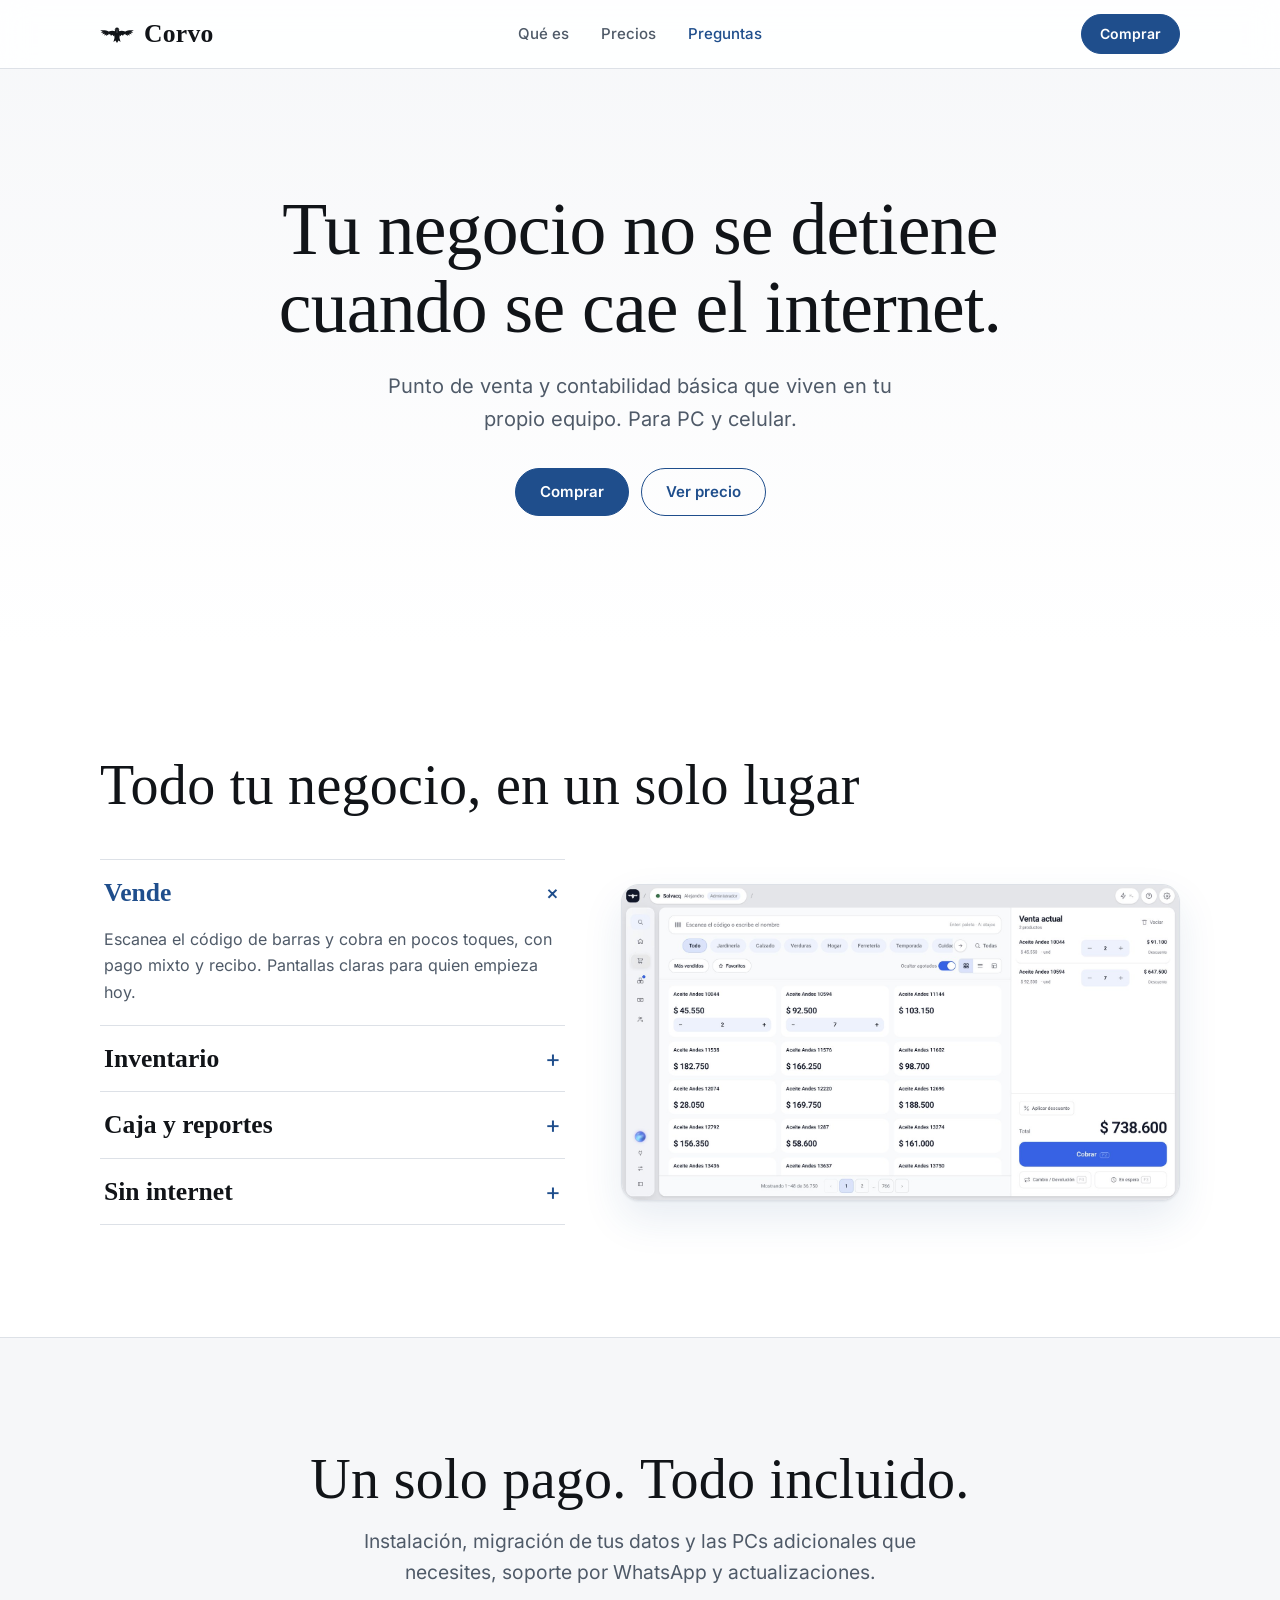
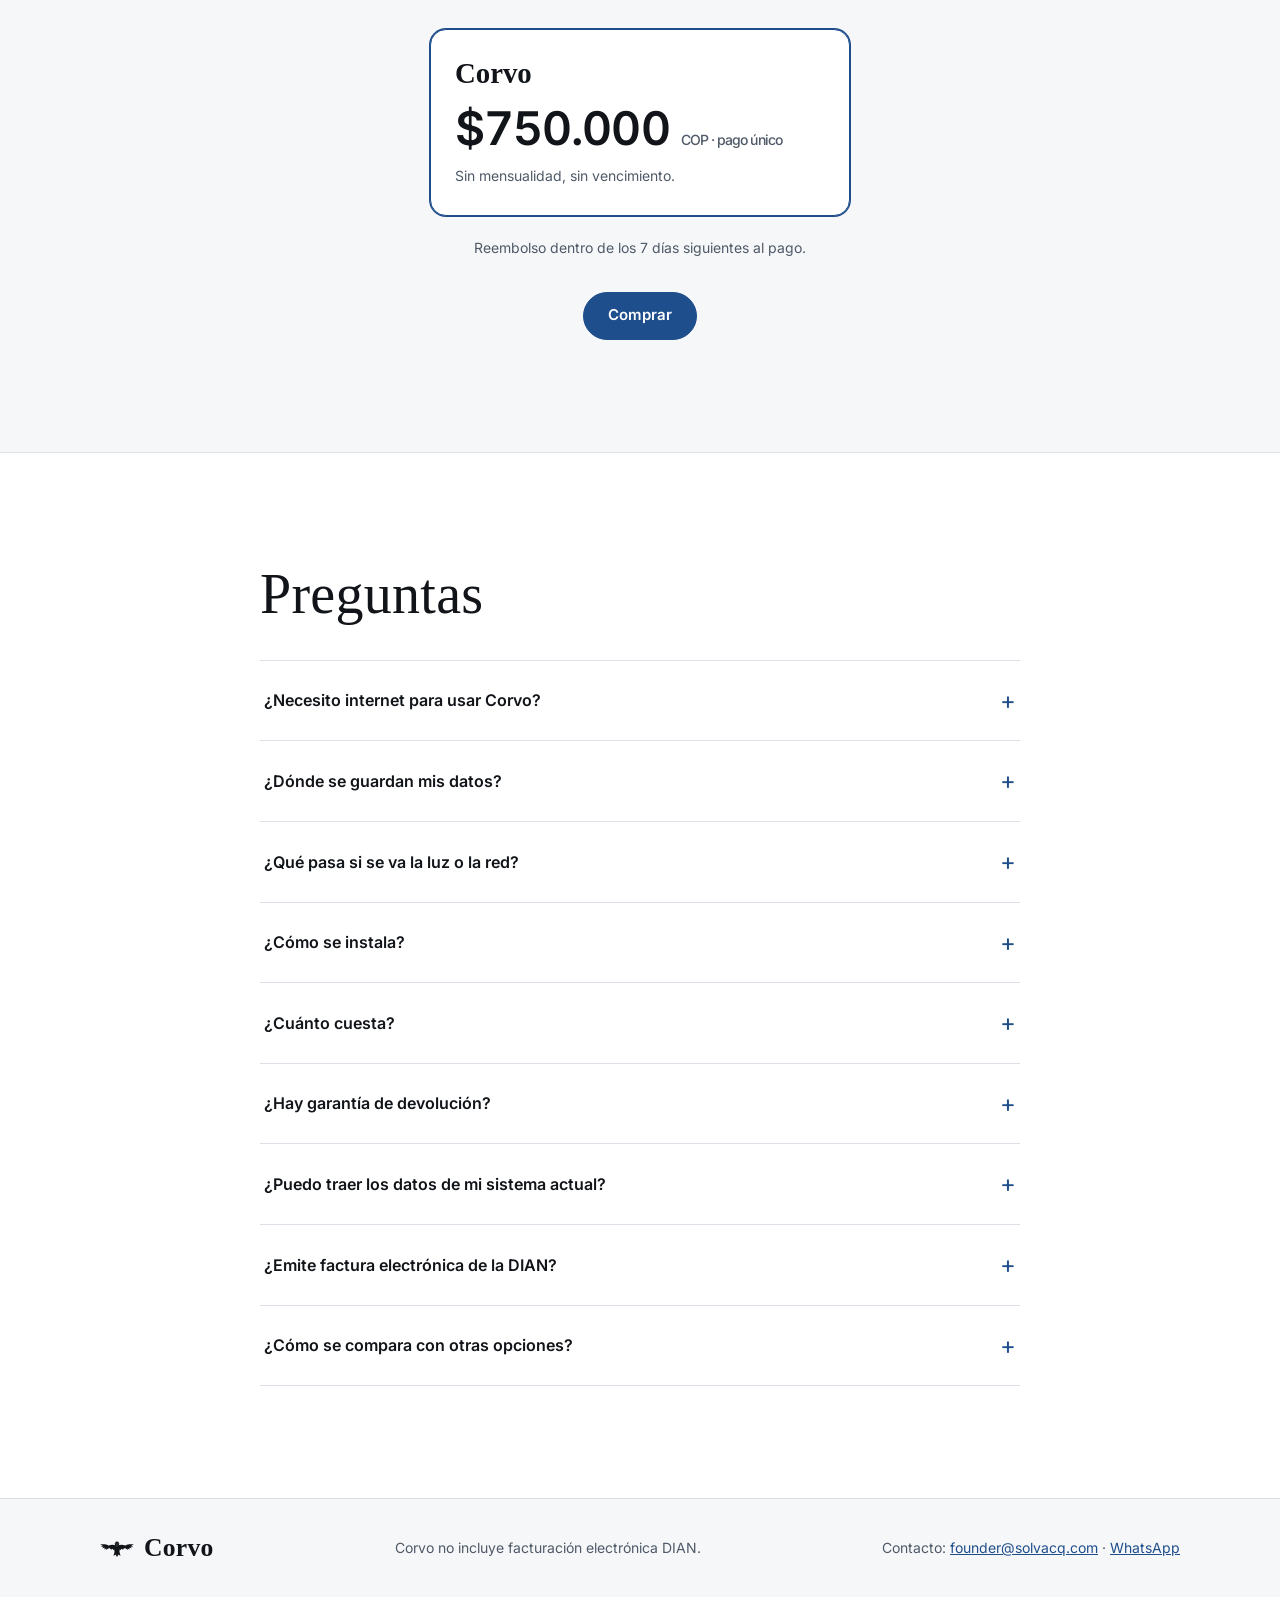
==== commit 94168cb6: "Sitio: pago único de $750.000 COP (contenido de 8830296 sobre main tras el revert) Co-Authored-By: C" ====
--- a/index.html
+++ b/index.html
@@ -28,7 +28,6 @@
 <meta name="twitter:description" content="Punto de venta, inventario, compras y cierre de caja sin cobro por usuario ni por sede. Funciona sin internet y tus datos viven en tu propio equipo." />
 <meta name="twitter:image" content="https://corvo.solvacq.com/og.png" />
 <style>html{background:#fff}</style>
-<link rel="preload" href="assets/fonts/source-serif-4-latin-500-normal.woff2" as="font" type="font/woff2" crossorigin />
 <link rel="preload" href="assets/fonts/inter-latin-400-normal.woff2" as="font" type="font/woff2" crossorigin />
 <link rel="stylesheet" href="style.css" />
 </head>
@@ -53,7 +52,7 @@
       <a href="#que-es">Qué es</a><a href="#precios">Precios</a><a href="#preguntas">Preguntas</a>
     </nav>
     <div class="actions">
-      <a class="btn btn-sm" href="comprar.html">Pedir instalación</a>
+      <a class="btn btn-sm" href="comprar.html">Comprar</a>
       <button class="burger" id="burger" type="button" aria-expanded="false" aria-controls="panel" aria-label="Abrir menú"><span></span><span></span></button>
     </div>
   </div>
@@ -62,7 +61,7 @@
   <nav aria-label="Menú móvil">
     <a href="#que-es">Qué es</a><a href="#precios">Precios</a><a href="#preguntas">Preguntas</a>
   </nav>
-  <a class="btn" href="comprar.html">Pedir instalación</a>
+  <a class="btn" href="comprar.html">Comprar</a>
 </div>
 
 <main id="contenido">
@@ -71,8 +70,8 @@
       <h1 id="titulo">Tu negocio no se detiene<br class="d-br" /> cuando se cae el internet.</h1>
       <p class="sub">Punto de venta y contabilidad básica que viven en tu propio equipo. Para PC y celular.</p>
       <div class="cta">
-        <a class="btn" href="comprar.html">Pedir mi instalación</a>
-        <a class="btn btn-ghost" href="#precios">Ver planes</a>
+        <a class="btn" href="comprar.html">Comprar</a>
+        <a class="btn btn-ghost" href="#precios">Ver precio</a>
       </div>
     </div>
   </section>
@@ -83,7 +82,7 @@
       <div class="show">
         <div class="feats" id="feats">
           <details name="funciones" open><summary>Vende</summary><p>Escanea el código de barras y cobra en pocos toques, con pago mixto y recibo. Pantallas claras para quien empieza hoy.</p></details>
-          <details name="funciones"><summary>Inventario</summary><p>Entradas, compras y kardex en un solo lugar. Alertas de stock bajo y carga de productos desde Excel o CSV.</p></details>
+          <details name="funciones"><summary>Inventario</summary><p>Entradas, compras y kardex en un solo lugar. Alertas de stock bajo.</p></details>
           <details name="funciones"><summary>Caja y reportes</summary><p>Cierre de caja con historial y reportes de ventas al día. Usuarios ilimitados, con roles.</p></details>
           <details name="funciones"><summary>Sin internet</summary><p>Vende aunque se caiga la red. Tus datos viven en tu equipo y los celulares se conectan por el Wi-Fi local.</p></details>
         </div>
@@ -94,18 +93,15 @@
 
   <section class="sec alt" id="precios" aria-labelledby="h-precios">
     <div class="wrap center">
-      <h2 id="h-precios">Dos planes. Todo incluido.</h2>
-      <p class="lead">3 PCs incluidas, soporte por WhatsApp y actualizaciones en ambos planes.</p>
-      <div class="grid2">
-        <article class="plan"><h3>Mensual</h3>
-          <p class="price">$149.900 <span>COP / mes</span></p>
-          <p class="small">Sin permanencia.</p></article>
-        <article class="plan best"><h3>Anual <span class="tag">2 meses gratis</span></h3>
-          <p class="price">$1.499.000 <span>COP / año</span></p>
-          <p class="small">Pagas 10 meses y usas 12.</p></article>
+      <h2 id="h-precios">Un solo pago. Todo incluido.</h2>
+      <p class="lead">Instalación, migración de tus datos y las PCs adicionales que necesites, soporte por WhatsApp y actualizaciones.</p>
+      <div class="grid2 uno">
+        <article class="plan best"><h3>Corvo</h3>
+          <p class="price">$750.000 <span>COP · pago único</span></p>
+          <p class="small">Sin mensualidad, sin vencimiento.</p></article>
       </div>
-      <p class="note">La instalación asistida se paga una sola vez, aparte del plan. <span data-reembolso>Reembolso dentro de los 7 días siguientes al pago, en ambos planes.</span></p>
-      <div class="cta"><a class="btn" href="comprar.html">Pedir mi instalación</a></div>
+      <p class="note"><span data-reembolso>Reembolso dentro de los 7 días siguientes al pago.</span></p>
+      <div class="cta"><a class="btn" href="comprar.html">Comprar</a></div>
     </div>
   </section>
 
@@ -118,14 +114,13 @@
         <details><summary>¿Qué pasa si se va la luz o la red?</summary><p>Al volver la energía, Corvo retoma con tus datos.</p></details>
         <details><summary>¿Cómo se instala?</summary>
           <ol>
-            <li>Pide tu instalación y paga por transferencia con QR. Cuando confirmemos el pago, te enviamos por correo un enlace de un solo uso para descargar el instalador.</li>
-            <li>Crea tu negocio y elige tu plan. Ahí empiezan tus 7 días gratis.</li>
+            <li>Compra y paga por transferencia con QR. Cuando confirmemos el pago, te enviamos por correo un enlace de un solo uso para descargar el instalador.</li>
+            <li>Abre Corvo y crea tu negocio.</li>
             <li>Con el celular en el mismo Wi-Fi, abre la dirección que muestra Corvo y agrégala a tu pantalla de inicio.</li>
           </ol></details>
-        <details><summary>¿Cómo funciona la prueba gratis?</summary><p>Los 7 días gratis empiezan dentro de la app, cuando eliges tu plan, una sola vez por negocio y sin tarjeta. Si decides continuar, pagas el plan por QR. Te avisamos por correo un día antes de que termine.</p></details>
-        <details><summary>¿Cuánto cuesta?</summary><p>$149.900 al mes o $1.499.000 al año (pagas 10 meses y usas 12), con 3 PCs, soporte por WhatsApp y actualizaciones. La instalación asistida se paga una sola vez, aparte del plan.</p></details>
-        <details><summary>¿Hay garantía de devolución?</summary><p>Sí. <span data-reembolso>Reembolso dentro de los 7 días siguientes al pago, en ambos planes.</span> Si no te sirve, escríbenos por WhatsApp y te devolvemos tu dinero.</p></details>
-        <details><summary>¿Puedo traer los datos de mi sistema actual?</summary><p>Sí. Puedes importar inventario, clientes y proveedores desde archivos de Excel o CSV, por ejemplo los exportados desde Aronium.</p></details>
+        <details><summary>¿Cuánto cuesta?</summary><p>$750.000 COP, un solo pago. Incluye la instalación, la migración de tus datos, las PCs adicionales que necesites, soporte por WhatsApp y actualizaciones. No hay mensualidad.</p></details>
+        <details><summary>¿Hay garantía de devolución?</summary><p>Sí. <span data-reembolso>Reembolso dentro de los 7 días siguientes al pago.</span> Si no te sirve, escríbenos por WhatsApp y te devolvemos tu dinero.</p></details>
+        <details><summary>¿Puedo traer los datos de mi sistema actual?</summary><p>Sí. Te traemos tu inventario, clientes y proveedores desde tu sistema actual, por ejemplo Aronium, sin costo adicional.</p></details>
         <details><summary>¿Emite factura electrónica de la DIAN?</summary><p>No. Corvo es para control interno y contable, sin facturación electrónica. Está pensado para negocios que ya facturan con otro sistema y quieren llevar caja, inventario y compras en un solo lugar.</p></details>
         <details><summary>¿Cómo se compara con otras opciones?</summary>
           <div class="table-wrap" role="region" aria-label="Corvo frente a Alegra POS Pyme y Siigo POS Avanzado" tabindex="0">
@@ -142,7 +137,6 @@
             <tr><th scope="row">Tope de ventas</th><td class="me">Ninguno</td><td>$40M/mes</td><td>Ninguno</td></tr>
             <tr><th scope="row">Funciona sin internet</th><td class="me">Sí (local)</td><td>Sí</td><td>—</td></tr>
             <tr><th scope="row">Respaldos y cifrado</th><td class="me">Respaldos: sí. Cifrado: próximamente</td><td>—</td><td>—</td></tr>
-            <tr><th scope="row">Importación Excel/CSV</th><td class="me">Sí</td><td>—</td><td>—</td></tr>
             <tr class="dian"><th scope="row">Facturación electrónica DIAN</th><td class="me"><strong>No</strong></td><td>Sí</td><td>Sí</td></tr>
             <tr><th scope="row">Variantes, promociones y cuentas por pagar</th><td class="me">Próximamente (en construcción)</td><td>—</td><td>—</td></tr>
           </tbody>
--- a/style.css
+++ b/style.css
@@ -98,6 +98,7 @@
 
 /* Precios */
 .grid2 { display: grid; grid-template-columns: repeat(2, minmax(0, 1fr)); gap: 16px; margin-top: 40px; max-width: 760px; margin-inline: auto; text-align: left; }
+.grid2.uno { grid-template-columns: minmax(0, 420px); justify-content: center; }
 @media (max-width: 640px) { .grid2 { grid-template-columns: minmax(0, 1fr); } }
 .plan { background: var(--bg); border: 1px solid var(--line); border-radius: var(--r); padding: 28px 24px; display: flex; flex-direction: column; }
 .plan.best { border-color: var(--accent); box-shadow: 0 0 0 1px var(--accent); }
